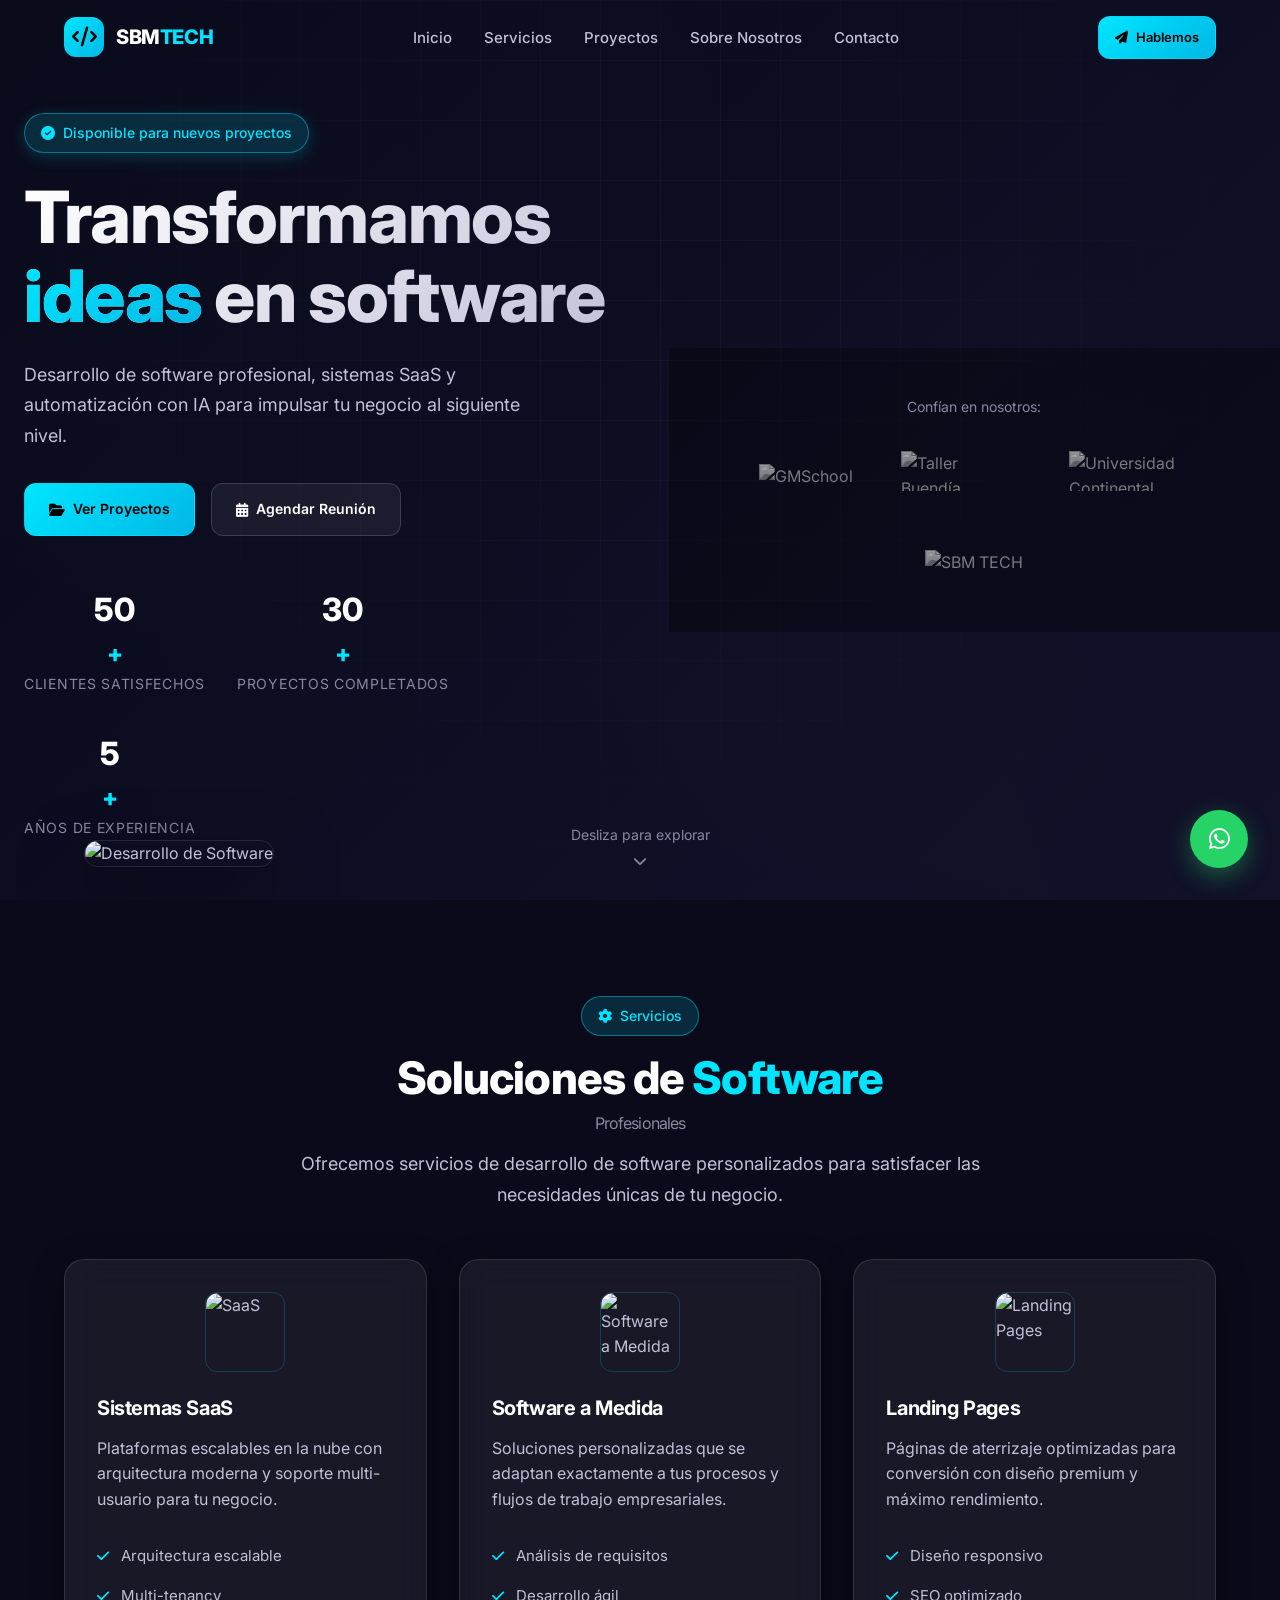
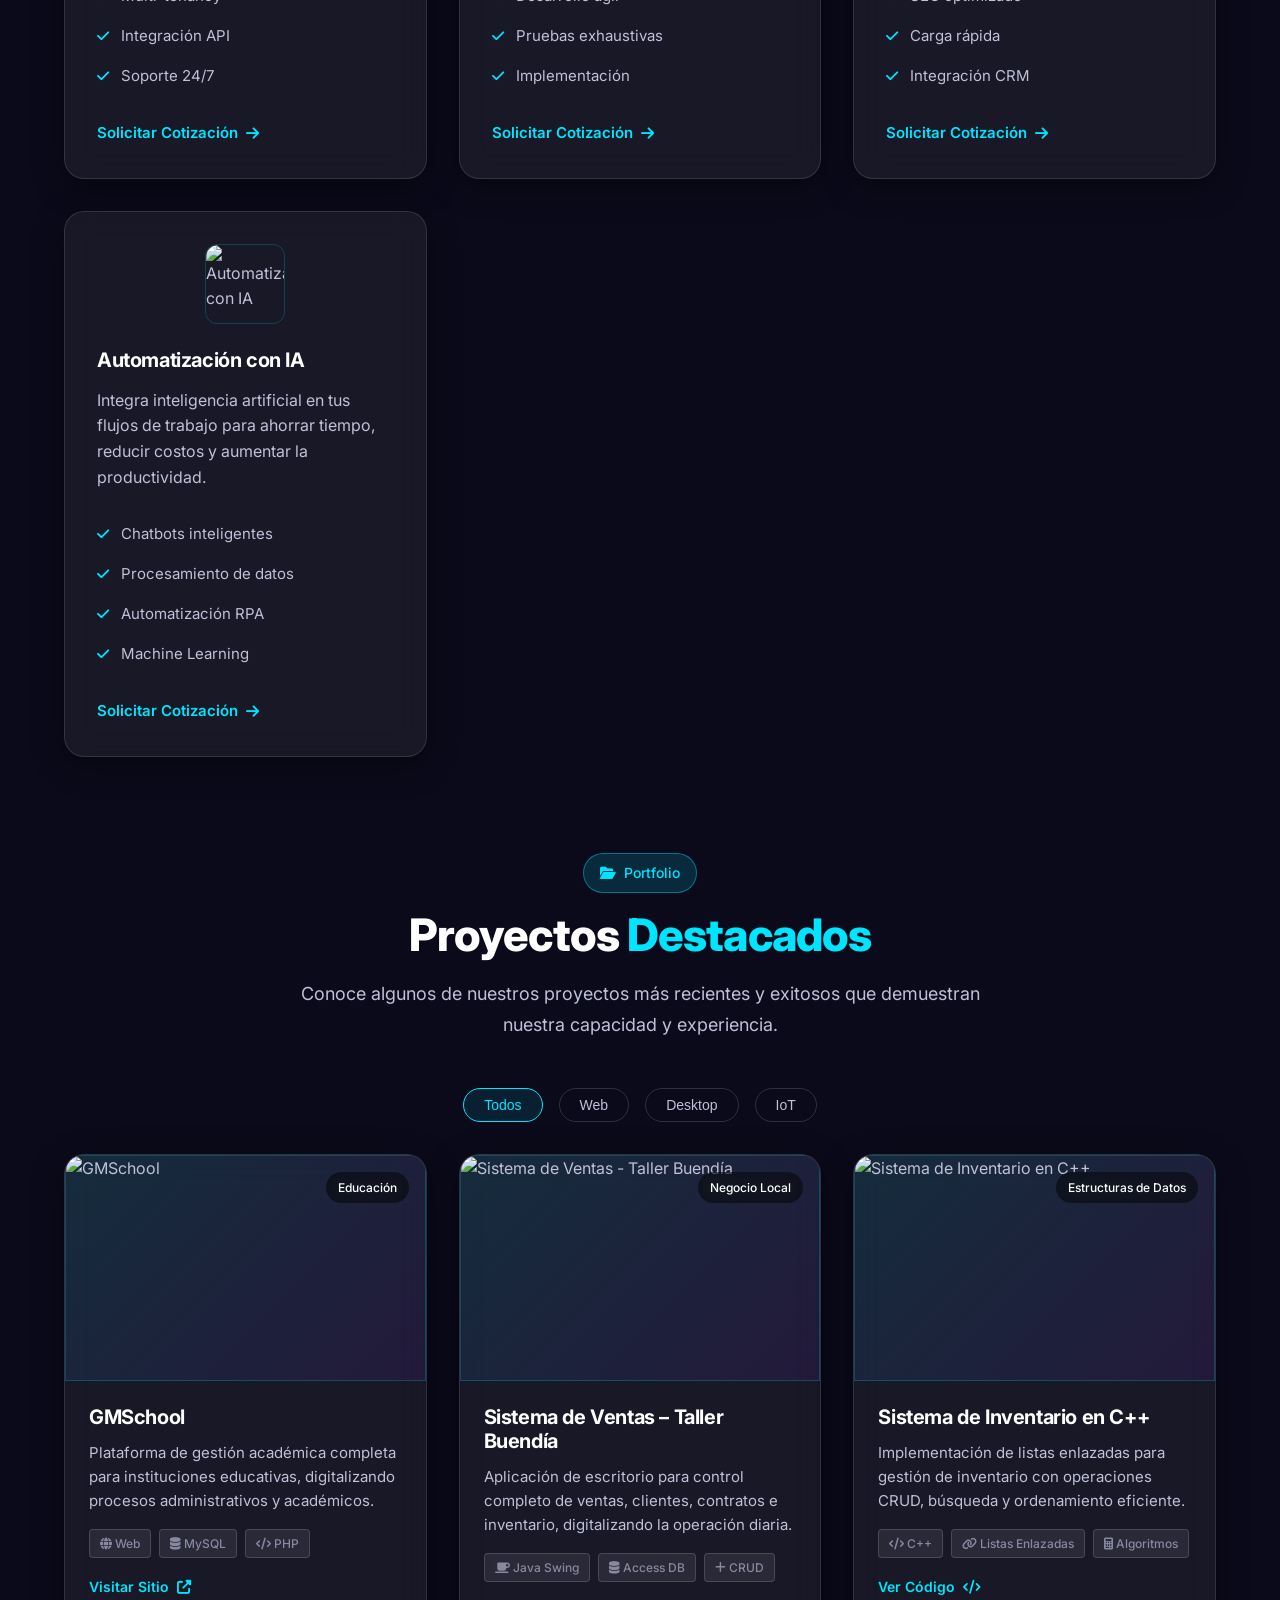
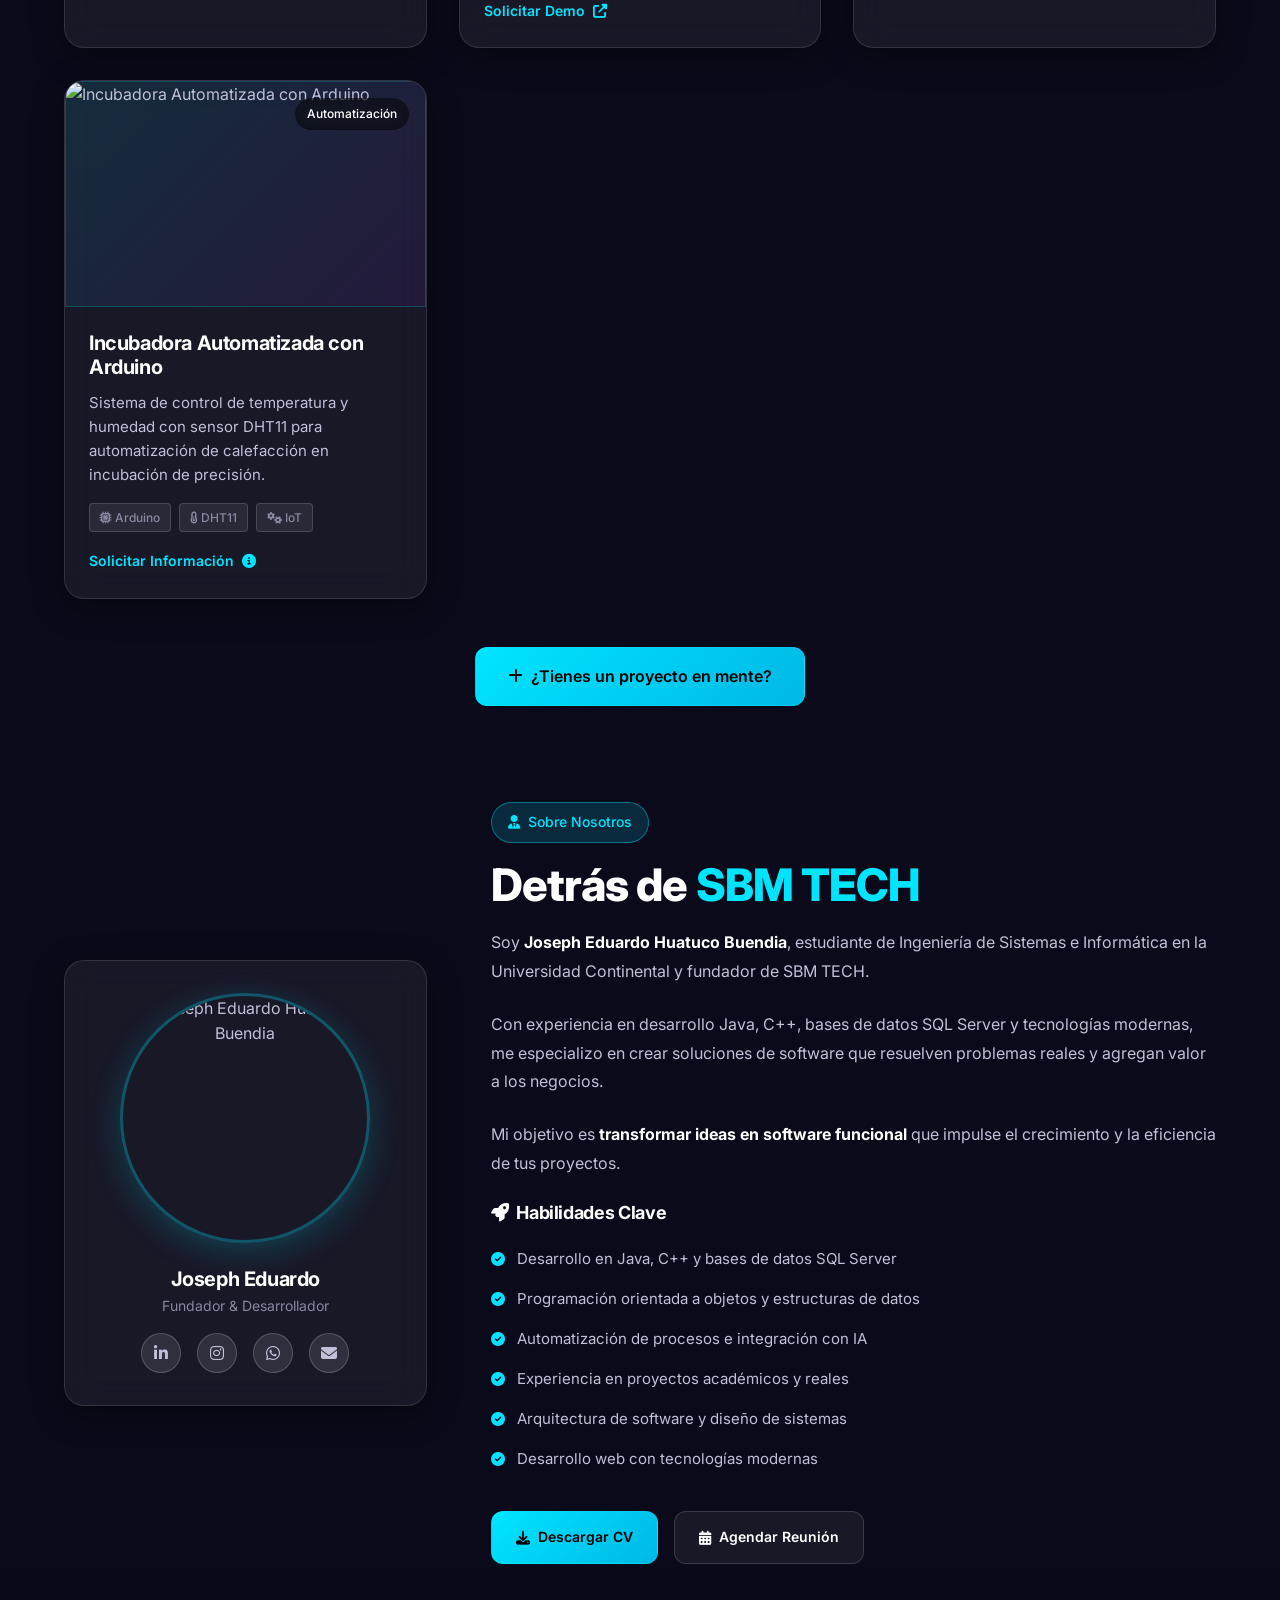
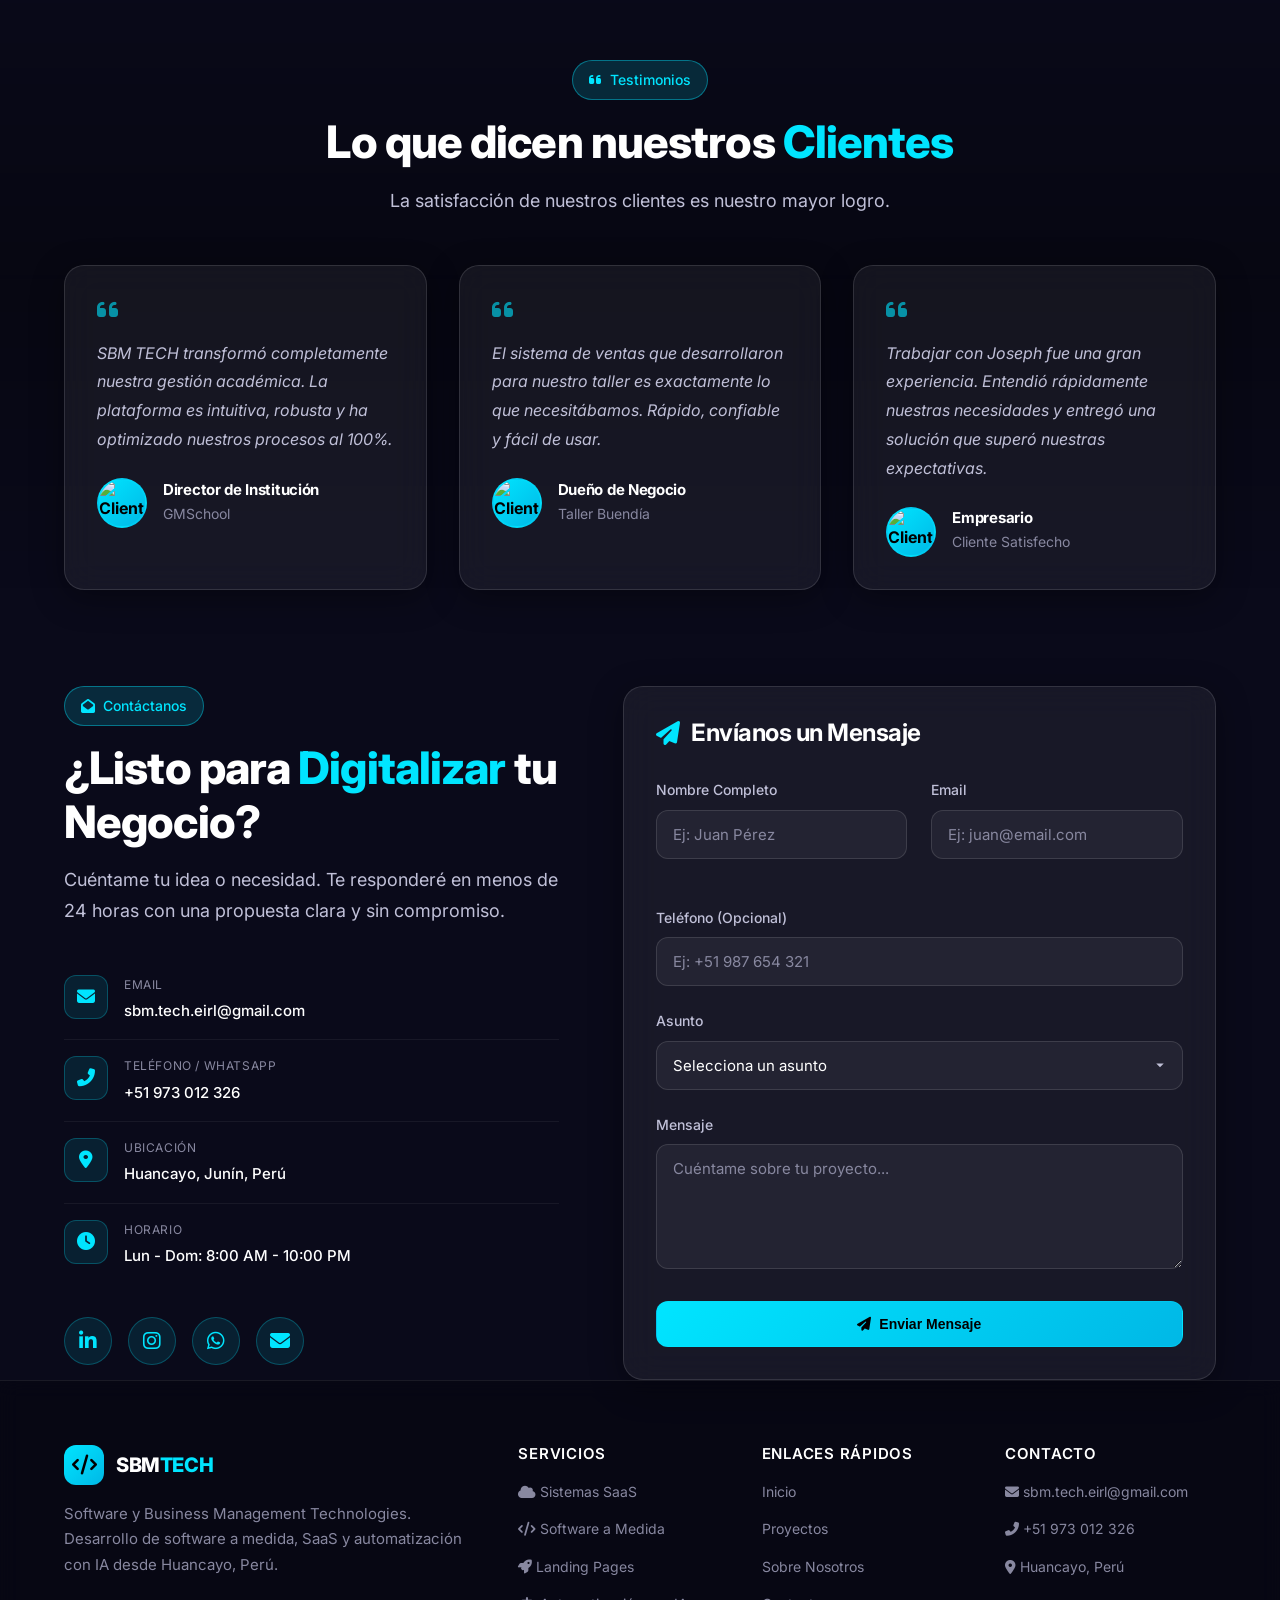
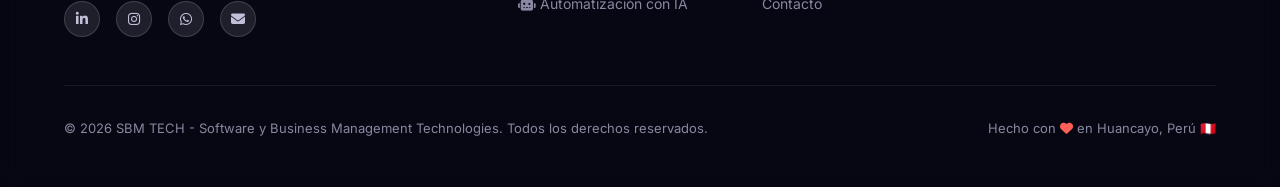
==== index.html @ 7dbb4e26 "Add SBM Tech landing page" ====
<!DOCTYPE html>
<html lang="es">
<head>
    <meta charset="UTF-8">
    <meta name="viewport" content="width=device-width, initial-scale=1.0">
    <meta name="description" content="SBM TECH - Desarrollo de software profesional, sistemas SaaS, landing pages y automatización con IA en Huancayo, Perú">
    <meta name="keywords" content="desarrollo software, SaaS, landing pages, automatización IA, Huancayo, Perú, Joseph Eduardo Huatuco Buendia">
    <meta name="author" content="SBM TECH">
    <title>SBM TECH | Software & Business Management Technologies</title>
    
    <!-- Open Graph / Social Media -->
    <meta property="og:title" content="SBM TECH - Software & Business Management Technologies">
    <meta property="og:description" content="Desarrollo de software profesional, sistemas SaaS y automatización con IA desde Huancayo, Perú">
    <meta property="og:type" content="website">
    <meta property="og:url" content="https://sbmtech.pe">
    <meta property="og:image" content="https://images.unsplash.com/photo-1555066931-4365d14bab8c?w=1200&h=630&fit=crop">
    
    <!-- Fonts -->
    <link rel="preconnect" href="https://fonts.googleapis.com">
    <link rel="preconnect" href="https://fonts.gstatic.com" crossorigin>
    <link href="https://fonts.googleapis.com/css2?family=Inter:wght@300;400;500;600;700;800;900&display=swap" rel="stylesheet">
    
    <!-- Icons -->
    <link rel="stylesheet" href="https://cdnjs.cloudflare.com/ajax/libs/font-awesome/6.4.0/css/all.min.css">
    
    <!-- Styles -->
    <link rel="stylesheet" href="assets/css/styles.css">
    <link rel="stylesheet" href="assets/css/animations.css">
    <link rel="stylesheet" href="assets/css/components.css">
    
    <!-- Favicon -->
    <link rel="icon" type="image/svg+xml" href="data:image/svg+xml,<svg xmlns='http://www.w3.org/2000/svg' viewBox='0 0 100 100'><text y='.9em' font-size='90'>💻</text></svg>">
</head>
<body>
    <!-- Loading Screen -->
    <div id="loading-screen" class="loading-screen">
        <div class="loader">
            <div class="loader-circle"></div>
            <div class="loader-bar">
                <div class="loader-progress"></div>
            </div>
        </div>
    </div>

    <!-- Header -->
    <header id="header" class="header">
        <div class="container">
            <nav class="navbar">
                <a href="#home" class="logo">
                    <span class="logo-icon"><i class="fas fa-code"></i></span>
                    <span class="logo-text">SBM<span class="accent">TECH</span></span>
                </a>
                
                <ul class="nav-links" id="navLinks">
                    <li><a href="#home" class="nav-link">Inicio</a></li>
                    <li><a href="#services" class="nav-link">Servicios</a></li>
                    <li><a href="#projects" class="nav-link">Proyectos</a></li>
                    <li><a href="#about" class="nav-link">Sobre Nosotros</a></li>
                    <li><a href="#contact" class="nav-link">Contacto</a></li>
                </ul>
                
                <div class="nav-actions">
                    <a href="#contact" class="btn btn-primary btn-sm">
                        <i class="fas fa-paper-plane"></i> Hablemos
                    </a>
                    <button class="menu-toggle" id="menuToggle" aria-label="Menú">
                        <span></span>
                        <span></span>
                        <span></span>
                    </button>
                </div>
            </nav>
        </div>
    </header>

    <!-- Hero Section -->
    <section id="home" class="hero-section">
        <div class="hero-background">
            <div class="hero-bg-image" style="background-image: url('https://images.unsplash.com/photo-1555066931-4365d14bab8c?w=1920&h=1080&fit=crop');"></div>
            <div class="hero-overlay"></div>
        </div>
        
        <div class="container">
            <div class="hero-content">
                <div class="hero-badge">
                    <i class="fas fa-check-circle"></i>
                    <span>Disponible para nuevos proyectos</span>
                </div>
                
                <h1 class="hero-title">
                    Transformamos <span class="accent">ideas</span> en 
                    <span class="typing-text"></span>
                </h1>
                
                <p class="hero-description">
                    Desarrollo de software profesional, sistemas SaaS y automatización con IA 
                    para impulsar tu negocio al siguiente nivel.
                </p>
                
                <div class="hero-buttons">
                    <a href="#projects" class="btn btn-primary">
                        <i class="fas fa-folder-open"></i> Ver Proyectos
                    </a>
                    <a href="#contact" class="btn btn-ghost">
                        <i class="fas fa-calendar-alt"></i> Agendar Reunión
                    </a>
                </div>
                
                <div class="hero-stats">
                    <div class="stat-item reveal">
                        <span class="stat-number" data-target="50">0</span><span class="stat-suffix">+</span>
                        <span class="stat-label">Clientes Satisfechos</span>
                    </div>
                    <div class="stat-item reveal">
                        <span class="stat-number" data-target="30">0</span><span class="stat-suffix">+</span>
                        <span class="stat-label">Proyectos Completados</span>
                    </div>
                    <div class="stat-item reveal">
                        <span class="stat-number" data-target="5">0</span><span class="stat-suffix">+</span>
                        <span class="stat-label">Años de Experiencia</span>
                    </div>
                </div>
            </div>
            
            <div class="hero-visual">
                <div class="hero-image-container">
                    <img 
                        src="https://images.unsplash.com/photo-1551434678-e076c223a692?w=600&h=400&fit=crop" 
                        alt="Desarrollo de Software" 
                        class="hero-image" 
                        loading="lazy"
                    >
                </div>
            </div>
        </div>
        
        <div class="scroll-indicator">
            <span>Desliza para explorar</span>
            <i class="fas fa-chevron-down"></i>
        </div>
        
        <!-- Company Logos (Trust indicators) -->
        <div class="trust-indicators">
            <div class="container">
                <div class="trust-text">Confían en nosotros:</div>
                <div class="logos-scroll">
                    <div class="logo-item"><img src="https://via.placeholder.com/120x40/ffffff/000000?text=GMSchool" alt="GMSchool" loading="lazy"></div>
                    <div class="logo-item"><img src="https://via.placeholder.com/120x40/ffffff/000000?text=Taller+Buendia" alt="Taller Buendía" loading="lazy"></div>
                    <div class="logo-item"><img src="https://via.placeholder.com/120x40/ffffff/000000?text=UC" alt="Universidad Continental" loading="lazy"></div>
                    <div class="logo-item"><img src="https://via.placeholder.com/120x40/ffffff/000000?text=SBM+TECH" alt="SBM TECH" loading="lazy"></div>
                </div>
            </div>
        </div>
    </section>

    <!-- Services Section -->
    <section id="services" class="services-section">
        <div class="container">
            <div class="section-header text-center">
                <span class="section-tag"><i class="fas fa-cog"></i> Servicios</span>
                <h2 class="section-title">
                    Soluciones de <span class="accent">Software</span> 
                    <span class="section-highlight">Profesionales</span>
                </h2>
                <p class="section-description">
                    Ofrecemos servicios de desarrollo de software personalizados 
                    para satisfacer las necesidades únicas de tu negocio.
                </p>
            </div>
            
            <div class="services-grid">
                <!-- Service 1 - SaaS -->
                <div class="service-card glass-card reveal">
                    <div class="service-image">
                        <img src="https://images.unsplash.com/photo-1576091160399-112ba8d25d1f?w=80&h=80&fit=crop" alt="SaaS" loading="lazy">
                    </div>
                    <h3 class="service-title">Sistemas SaaS</h3>
                    <p class="service-description">
                        Plataformas escalables en la nube con arquitectura moderna 
                        y soporte multi-usuario para tu negocio.
                    </p>
                    <ul class="service-features">
                        <li><i class="fas fa-check"></i> Arquitectura escalable</li>
                        <li><i class="fas fa-check"></i> Multi-tenancy</li>
                        <li><i class="fas fa-check"></i> Integración API</li>
                        <li><i class="fas fa-check"></i> Soporte 24/7</li>
                    </ul>
                    <a href="#contact" class="service-link">
                        Solicitar Cotización <i class="fas fa-arrow-right"></i>
                    </a>
                </div>
                
                <!-- Service 2 - Custom Software -->
                <div class="service-card glass-card reveal">
                    <div class="service-image">
                        <img src="https://images.unsplash.com/photo-1517077304055-6e89abbf09b0?w=80&h=80&fit=crop" alt="Software a Medida" loading="lazy">
                    </div>
                    <h3 class="service-title">Software a Medida</h3>
                    <p class="service-description">
                        Soluciones personalizadas que se adaptan exactamente a tus 
                        procesos y flujos de trabajo empresariales.
                    </p>
                    <ul class="service-features">
                        <li><i class="fas fa-check"></i> Análisis de requisitos</li>
                        <li><i class="fas fa-check"></i> Desarrollo ágil</li>
                        <li><i class="fas fa-check"></i> Pruebas exhaustivas</li>
                        <li><i class="fas fa-check"></i> Implementación</li>
                    </ul>
                    <a href="#contact" class="service-link">
                        Solicitar Cotización <i class="fas fa-arrow-right"></i>
                    </a>
                </div>
                
                <!-- Service 3 - Landing Pages -->
                <div class="service-card glass-card reveal">
                    <div class="service-image">
                        <img src="https://images.unsplash.com/photo-1460925895917-afdab827c52f?w=80&h=80&fit=crop" alt="Landing Pages" loading="lazy">
                    </div>
                    <h3 class="service-title">Landing Pages</h3>
                    <p class="service-description">
                        Páginas de aterrizaje optimizadas para conversión con 
                        diseño premium y máximo rendimiento.
                    </p>
                    <ul class="service-features">
                        <li><i class="fas fa-check"></i> Diseño responsivo</li>
                        <li><i class="fas fa-check"></i> SEO optimizado</li>
                        <li><i class="fas fa-check"></i> Carga rápida</li>
                        <li><i class="fas fa-check"></i> Integración CRM</li>
                    </ul>
                    <a href="#contact" class="service-link">
                        Solicitar Cotización <i class="fas fa-arrow-right"></i>
                    </a>
                </div>
                
                <!-- Service 4 - AI Automation -->
                <div class="service-card glass-card reveal">
                    <div class="service-image">
                        <img src="https://images.unsplash.com/photo-1677442136019-21780ecad995?w=80&h=80&fit=crop" alt="Automatización con IA" loading="lazy">
                    </div>
                    <h3 class="service-title">Automatización con IA</h3>
                    <p class="service-description">
                        Integra inteligencia artificial en tus flujos de trabajo para 
                        ahorrar tiempo, reducir costos y aumentar la productividad.
                    </p>
                    <ul class="service-features">
                        <li><i class="fas fa-check"></i> Chatbots inteligentes</li>
                        <li><i class="fas fa-check"></i> Procesamiento de datos</li>
                        <li><i class="fas fa-check"></i> Automatización RPA</li>
                        <li><i class="fas fa-check"></i> Machine Learning</li>
                    </ul>
                    <a href="#contact" class="service-link">
                        Solicitar Cotización <i class="fas fa-arrow-right"></i>
                    </a>
                </div>
            </div>
        </div>
    </section>

    <!-- Featured Projects Section -->
    <section id="projects" class="projects-section">
        <div class="container">
            <div class="section-header text-center">
                <span class="section-tag"><i class="fas fa-folder-open"></i> Portfolio</span>
                <h2 class="section-title">
                    Proyectos <span class="accent">Destacados</span>
                </h2>
                <p class="section-description">
                    Conoce algunos de nuestros proyectos más recientes y exitosos que 
                    demuestran nuestra capacidad y experiencia.
                </p>
            </div>
            
            <div class="projects-filter reveal">
                <button class="filter-btn active" data-filter="all">Todos</button>
                <button class="filter-btn" data-filter="web">Web</button>
                <button class="filter-btn" data-filter="desktop">Desktop</button>
                <button class="filter-btn" data-filter="iot">IoT</button>
            </div>
            
            <div class="projects-grid">
                <!-- Project 1 - GMSchool -->
                <div class="project-card glass-card reveal" data-category="web">
                    <div class="project-image">
                        <img src="https://images.unsplash.com/photo-1523275335684-37898b6baf30?w=400&h=250&fit=crop" alt="GMSchool" loading="lazy">
                        <div class="project-badge">Educación</div>
                    </div>
                    <div class="project-content">
                        <h3 class="project-title">GMSchool</h3>
                        <p class="project-description">
                            Plataforma de gestión académica completa para instituciones educativas, 
                            digitalizando procesos administrativos y académicos.
                        </p>
                        <div class="project-meta">
                            <div class="tech-tags">
                                <span class="tech-tag"><i class="fas fa-globe"></i> Web</span>
                                <span class="tech-tag"><i class="fas fa-database"></i> MySQL</span>
                                <span class="tech-tag"><i class="fas fa-code"></i> PHP</span>
                            </div>
                        </div>
                        <a href="https://gmschool.pe/" target="_blank" class="project-link">
                            Visitar Sitio <i class="fas fa-external-link-alt"></i>
                        </a>
                    </div>
                </div>
                
                <!-- Project 2 - Taller Buendía -->
                <div class="project-card glass-card reveal" data-category="desktop">
                    <div class="project-image">
                        <img src="https://images.unsplash.com/photo-1551288049-bebda4e38f71?w=400&h=250&fit=crop" alt="Sistema de Ventas - Taller Buendía" loading="lazy">
                        <div class="project-badge">Negocio Local</div>
                    </div>
                    <div class="project-content">
                        <h3 class="project-title">Sistema de Ventas – Taller Buendía</h3>
                        <p class="project-description">
                            Aplicación de escritorio para control completo de ventas, clientes, 
                            contratos e inventario, digitalizando la operación diaria.
                        </p>
                        <div class="project-meta">
                            <div class="tech-tags">
                                <span class="tech-tag"><i class="fas fa-coffee"></i> Java Swing</span>
                                <span class="tech-tag"><i class="fas fa-database"></i> Access DB</span>
                                <span class="tech-tag"><i class="fas fa-plus"></i> CRUD</span>
                            </div>
                        </div>
                        <a href="#contact" class="project-link">
                            Solicitar Demo <i class="fas fa-external-link-alt"></i>
                        </a>
                    </div>
                </div>
                
                <!-- Project 3 - C++ Inventory -->
                <div class="project-card glass-card reveal" data-category="desktop">
                    <div class="project-image">
                        <img src="https://images.unsplash.com/photo-1556075798-4825dfaaf498?w=400&h=250&fit=crop" alt="Sistema de Inventario en C++" loading="lazy">
                        <div class="project-badge">Estructuras de Datos</div>
                    </div>
                    <div class="project-content">
                        <h3 class="project-title">Sistema de Inventario en C++</h3>
                        <p class="project-description">
                            Implementación de listas enlazadas para gestión de inventario con 
                            operaciones CRUD, búsqueda y ordenamiento eficiente.
                        </p>
                        <div class="project-meta">
                            <div class="tech-tags">
                                <span class="tech-tag"><i class="fas fa-code"></i> C++</span>
                                <span class="tech-tag"><i class="fas fa-link"></i> Listas Enlazadas</span>
                                <span class="tech-tag"><i class="fas fa-calculator"></i> Algoritmos</span>
                            </div>
                        </div>
                        <a href="#contact" class="project-link">
                            Ver Código <i class="fas fa-code"></i>
                        </a>
                    </div>
                </div>
                
                <!-- Project 4 - Arduino Incubator -->
                <div class="project-card glass-card reveal" data-category="iot">
                    <div class="project-image">
                        <img src="https://images.unsplash.com/photo-1606144042614-b2417e99c4e3?w=400&h=250&fit=crop" alt="Incubadora Automatizada con Arduino" loading="lazy">
                        <div class="project-badge">Automatización</div>
                    </div>
                    <div class="project-content">
                        <h3 class="project-title">Incubadora Automatizada con Arduino</h3>
                        <p class="project-description">
                            Sistema de control de temperatura y humedad con sensor DHT11 para 
                            automatización de calefacción en incubación de precisión.
                        </p>
                        <div class="project-meta">
                            <div class="tech-tags">
                                <span class="tech-tag"><i class="fas fa-microchip"></i> Arduino</span>
                                <span class="tech-tag"><i class="fas fa-thermometer-half"></i> DHT11</span>
                                <span class="tech-tag"><i class="fas fa-cogs"></i> IoT</span>
                            </div>
                        </div>
                        <a href="#contact" class="project-link">
                            Solicitar Información <i class="fas fa-info-circle"></i>
                        </a>
                    </div>
                </div>
            </div>
            
            <div class="section-cta text-center">
                <a href="#contact" class="btn btn-primary btn-lg">
                    <i class="fas fa-plus"></i> ¿Tienes un proyecto en mente?
                </a>
            </div>
        </div>
    </section>

    <!-- About Section -->
    <section id="about" class="about-section">
        <div class="container">
            <div class="about-grid">
                <div class="about-image reveal">
                    <div class="glass-card about-card">
                        <div class="avatar-container">
                            <img 
                                src="assets/images/hero/Perfil.jpeg" 
                                alt="Joseph Eduardo Huatuco Buendia" 
                                class="avatar-image" 
                                loading="lazy"
                            >
                            <div class="avatar-status online"></div>
                        </div>
                        <h3 class="avatar-name">Joseph Eduardo</h3>
                        <p class="avatar-title">Fundador & Desarrollador</p>
                        <div class="social-links">
                            <a href="https://www.linkedin.com/in/joseph-eduardo-huatuco-buendia-36737b399" 
                               target="_blank" class="social-link">
                                <i class="fab fa-linkedin-in"></i>
                            </a>
                            <a href="https://www.instagram.com/softandbusinessmanagement" 
                               target="_blank" class="social-link">
                                <i class="fab fa-instagram"></i>
                            </a>
                            <a href="https://wa.me/51973012326" target="_blank" class="social-link">
                                <i class="fab fa-whatsapp"></i>
                            </a>
                            <a href="mailto:sbm.tech.eirl@gmail.com" class="social-link">
                                <i class="fas fa-envelope"></i>
                            </a>
                        </div>
                    </div>
                </div>
                
                <div class="about-content reveal">
                    <span class="section-tag"><i class="fas fa-user-tie"></i> Sobre Nosotros</span>
                    <h2 class="section-title">
                        Detrás de <span class="accent">SBM TECH</span>
                    </h2>
                    
                    <p class="about-text">
                        Soy <strong>Joseph Eduardo Huatuco Buendia</strong>, estudiante de 
                        Ingeniería de Sistemas e Informática en la Universidad Continental y 
                        fundador de SBM TECH.
                    </p>
                    
                    <p class="about-text">
                        Con experiencia en desarrollo Java, C++, bases de datos SQL Server y 
                        tecnologías modernas, me especializo en crear soluciones de software 
                        que resuelven problemas reales y agregan valor a los negocios.
                    </p>
                    
                    <p class="about-text">
                        Mi objetivo es <strong>transformar ideas en software funcional</strong> que 
                        impulse el crecimiento y la eficiencia de tus proyectos.
                    </p>
                    
                    <div class="about-skills">
                        <h4><i class="fas fa-rocket"></i> Habilidades Clave</h4>
                        <ul class="skills-list">
                            <li><i class="fas fa-check-circle"></i> Desarrollo en Java, C++ y bases de datos SQL Server</li>
                            <li><i class="fas fa-check-circle"></i> Programación orientada a objetos y estructuras de datos</li>
                            <li><i class="fas fa-check-circle"></i> Automatización de procesos e integración con IA</li>
                            <li><i class="fas fa-check-circle"></i> Experiencia en proyectos académicos y reales</li>
                            <li><i class="fas fa-check-circle"></i> Arquitectura de software y diseño de sistemas</li>
                            <li><i class="fas fa-check-circle"></i> Desarrollo web con tecnologías modernas</li>
                        </ul>
                    </div>
                    
                    <div class="about-cta">
                        <a href="#contact" class="btn btn-primary">
                            <i class="fas fa-download"></i> Descargar CV
                        </a>
                        <a href="#contact" class="btn btn-ghost">
                            <i class="fas fa-calendar-alt"></i> Agendar Reunión
                        </a>
                    </div>
                </div>
            </div>
        </div>
    </section>

    <!-- Testimonials Section -->
    <section id="testimonials" class="testimonials-section">
        <div class="container">
            <div class="section-header text-center">
                <span class="section-tag"><i class="fas fa-quote-left"></i> Testimonios</span>
                <h2 class="section-title">
                    Lo que dicen nuestros <span class="accent">Clientes</span>
                </h2>
                <p class="section-description">
                    La satisfacción de nuestros clientes es nuestro mayor logro.
                </p>
            </div>
            
            <div class="testimonials-grid">
                <div class="testimonial-card glass-card reveal">
                    <div class="testimonial-quote">
                        <i class="fas fa-quote-left"></i>
                    </div>
                    <div class="testimonial-content">
                        <p>SBM TECH transformó completamente nuestra gestión académica. La plataforma es intuitiva, robusta y ha optimizado nuestros procesos al 100%.</p>
                    </div>
                    <div class="testimonial-author">
                        <div class="testimonial-avatar">
                            <img src="https://images.unsplash.com/photo-1472099645785-5658abf4ff4e?w=60&h=60&fit=crop&crop=face" alt="Cliente" loading="lazy">
                        </div>
                        <div class="testimonial-info">
                            <h4>Director de Institución</h4>
                            <p>GMSchool</p>
                        </div>
                    </div>
                </div>
                
                <div class="testimonial-card glass-card reveal">
                    <div class="testimonial-quote">
                        <i class="fas fa-quote-left"></i>
                    </div>
                    <div class="testimonial-content">
                        <p>El sistema de ventas que desarrollaron para nuestro taller es exactamente lo que necesitábamos. Rápido, confiable y fácil de usar.</p>
                    </div>
                    <div class="testimonial-author">
                        <div class="testimonial-avatar">
                            <img src="https://images.unsplash.com/photo-1494790108377-be9c29b29330?w=60&h=60&fit=crop&crop=face" alt="Cliente" loading="lazy">
                        </div>
                        <div class="testimonial-info">
                            <h4>Dueño de Negocio</h4>
                            <p>Taller Buendía</p>
                        </div>
                    </div>
                </div>
                
                <div class="testimonial-card glass-card reveal">
                    <div class="testimonial-quote">
                        <i class="fas fa-quote-left"></i>
                    </div>
                    <div class="testimonial-content">
                        <p>Trabajar con Joseph fue una gran experiencia. Entendió rápidamente nuestras necesidades y entregó una solución que superó nuestras expectativas.</p>
                    </div>
                    <div class="testimonial-author">
                        <div class="testimonial-avatar">
                            <img src="https://images.unsplash.com/photo-1438761681033-6461ffad8d80?w=60&h=60&fit=crop&crop=face" alt="Cliente" loading="lazy">
                        </div>
                        <div class="testimonial-info">
                            <h4>Empresario</h4>
                            <p>Cliente Satisfecho</p>
                        </div>
                    </div>
                </div>
            </div>
        </div>
    </section>

    <!-- Contact Section -->
    <section id="contact" class="contact-section">
        <div class="container">
            <div class="contact-grid">
                <div class="contact-info reveal">
                    <span class="section-tag"><i class="fas fa-envelope-open"></i> Contáctanos</span>
                    <h2 class="section-title">
                        ¿Listo para <span class="accent">Digitalizar</span> 
                        tu Negocio?
                    </h2>
                    
                    <p class="contact-description">
                        Cuéntame tu idea o necesidad. Te responderé en menos de 24 horas 
                        con una propuesta clara y sin compromiso.
                    </p>
                    
                    <div class="contact-details">
                        <div class="contact-item reveal">
                            <div class="contact-icon">
                                <i class="fas fa-envelope"></i>
                            </div>
                            <div class="contact-content">
                                <span class="contact-label">Email</span>
                                <a href="mailto:sbm.tech.eirl@gmail.com" class="contact-value">
                                    sbm.tech.eirl@gmail.com
                                </a>
                            </div>
                        </div>
                        
                        <div class="contact-item reveal">
                            <div class="contact-icon">
                                <i class="fas fa-phone-alt"></i>
                            </div>
                            <div class="contact-content">
                                <span class="contact-label">Teléfono / WhatsApp</span>
                                <a href="https://wa.me/51973012326" target="_blank" class="contact-value">
                                    +51 973 012 326
                                </a>
                            </div>
                        </div>
                        
                        <div class="contact-item reveal">
                            <div class="contact-icon">
                                <i class="fas fa-map-marker-alt"></i>
                            </div>
                            <div class="contact-content">
                                <span class="contact-label">Ubicación</span>
                                <span class="contact-value">Huancayo, Junín, Perú</span>
                            </div>
                        </div>
                        
                        <div class="contact-item reveal">
                            <div class="contact-icon">
                                <i class="fas fa-clock"></i>
                            </div>
                            <div class="contact-content">
                                <span class="contact-label">Horario</span>
                                <span class="contact-value">Lun - Dom: 8:00 AM - 10:00 PM</span>
                            </div>
                        </div>
                    </div>
                    
                    <div class="social-links-contact">
                        <a href="https://www.linkedin.com/in/joseph-eduardo-huatuco-buendia-36737b399" 
                           target="_blank" class="social-link-large">
                            <i class="fab fa-linkedin-in"></i>
                        </a>
                        <a href="https://www.instagram.com/softandbusinessmanagement" 
                           target="_blank" class="social-link-large">
                            <i class="fab fa-instagram"></i>
                        </a>
                        <a href="https://wa.me/51973012326" target="_blank" class="social-link-large">
                            <i class="fab fa-whatsapp"></i>
                        </a>
                        <a href="mailto:sbm.tech.eirl@gmail.com" class="social-link-large">
                            <i class="fas fa-envelope"></i>
                        </a>
                    </div>
                </div>
                
                <div class="contact-form-container reveal">
                    <div class="glass-card contact-form-card">
                        <h3 class="form-title">
                            <i class="fas fa-paper-plane"></i> Envíanos un Mensaje
                        </h3>
                        
                        <form id="contactForm" class="contact-form">
                            <div class="form-grid">
                                <div class="form-group">
                                    <label for="nombre" class="form-label">Nombre Completo</label>
                                    <input type="text" id="nombre" name="nombre" 
                                           class="form-input" placeholder="Ej: Juan Pérez" required>
                                </div>
                                
                                <div class="form-group">
                                    <label for="email" class="form-label">Email</label>
                                    <input type="email" id="email" name="email" 
                                           class="form-input" placeholder="Ej: juan@email.com" required>
                                </div>
                            </div>
                            
                            <div class="form-group">
                                <label for="phone" class="form-label">Teléfono (Opcional)</label>
                                <input type="tel" id="phone" name="phone" 
                                       class="form-input" placeholder="Ej: +51 987 654 321">
                            </div>
                            
                            <div class="form-group">
                                <label for="subject" class="form-label">Asunto</label>
                                <select id="subject" name="subject" class="form-input form-select" required>
                                    <option value="" disabled selected>Selecciona un asunto</option>
                                    <option value="cotizacion">Solicitar Cotización</option>
                                    <option value="consulta">Consulta General</option>
                                    <option value="soporte">Soporte Técnico</option>
                                    <option value="colaboracion">Colaboración</option>
                                    <option value="otro">Otro</option>
                                </select>
                            </div>
                            
                            <div class="form-group">
                                <label for="mensaje" class="form-label">Mensaje</label>
                                <textarea id="mensaje" name="mensaje" class="form-input form-textarea" 
                                          placeholder="Cuéntame sobre tu proyecto..." rows="5" required></textarea>
                            </div>
                            
                            <div class="form-actions">
                                <button type="submit" class="btn btn-primary btn-block">
                                    <i class="fas fa-paper-plane"></i> Enviar Mensaje
                                </button>
                            </div>
                        </form>
                    </div>
                </div>
            </div>
        </div>
    </section>

    <!-- Footer -->
    <footer class="footer">
        <div class="container">
            <div class="footer-grid">
                <div class="footer-brand">
                    <a href="#home" class="logo">
                        <span class="logo-icon"><i class="fas fa-code"></i></span>
                        <span class="logo-text">SBM<span class="accent">TECH</span></span>
                    </a>
                    <p class="footer-description">
                        Software y Business Management Technologies. 
                        Desarrollo de software a medida, SaaS y automatización con IA 
                        desde Huancayo, Perú.
                    </p>
                    <div class="footer-social">
                        <a href="https://www.linkedin.com/in/joseph-eduardo-huatuco-buendia-36737b399" 
                           target="_blank" class="footer-social-link">
                            <i class="fab fa-linkedin-in"></i>
                        </a>
                        <a href="https://www.instagram.com/softandbusinessmanagement" 
                           target="_blank" class="footer-social-link">
                            <i class="fab fa-instagram"></i>
                        </a>
                        <a href="https://wa.me/51973012326" target="_blank" class="footer-social-link">
                            <i class="fab fa-whatsapp"></i>
                        </a>
                        <a href="mailto:sbm.tech.eirl@gmail.com" class="footer-social-link">
                            <i class="fas fa-envelope"></i>
                        </a>
                    </div>
                </div>
                
                <div class="footer-col">
                    <h4 class="footer-col-title">Servicios</h4>
                    <ul class="footer-links">
                        <li><a href="#services"><i class="fas fa-cloud"></i> Sistemas SaaS</a></li>
                        <li><a href="#services"><i class="fas fa-code"></i> Software a Medida</a></li>
                        <li><a href="#services"><i class="fas fa-rocket"></i> Landing Pages</a></li>
                        <li><a href="#services"><i class="fas fa-robot"></i> Automatización con IA</a></li>
                    </ul>
                </div>
                
                <div class="footer-col">
                    <h4 class="footer-col-title">Enlaces Rápidos</h4>
                    <ul class="footer-links">
                        <li><a href="#home">Inicio</a></li>
                        <li><a href="#projects">Proyectos</a></li>
                        <li><a href="#about">Sobre Nosotros</a></li>
                        <li><a href="#contact">Contacto</a></li>
                    </ul>
                </div>
                
                <div class="footer-col">
                    <h4 class="footer-col-title">Contacto</h4>
                    <ul class="footer-links">
                        <li>
                            <a href="mailto:sbm.tech.eirl@gmail.com">
                                <i class="fas fa-envelope"></i> sbm.tech.eirl@gmail.com
                            </a>
                        </li>
                        <li>
                            <a href="https://wa.me/51973012326" target="_blank">
                                <i class="fas fa-phone-alt"></i> +51 973 012 326
                            </a>
                        </li>
                        <li>
                            <a href="#contact">
                                <i class="fas fa-map-marker-alt"></i> Huancayo, Perú
                            </a>
                        </li>
                    </ul>
                </div>
            </div>
            
            <div class="footer-bottom">
                <p class="copyright">
                    &copy; 2026 SBM TECH - Software y Business Management Technologies. 
                    Todos los derechos reservados.
                </p>
                <p class="footer-credit">
                    Hecho con <i class="fas fa-heart"></i> en Huancayo, Perú 🇵🇪
                </p>
            </div>
        </div>
    </footer>

    <!-- WhatsApp Float Button -->
    <a href="https://wa.me/51973012326?text=Hola%20SBM%20TECH%2C%20quiero%20informaci%C3%B3n%20sobre%20sus%20servicios" 
       target="_blank" rel="noopener" class="whatsapp-float" aria-label="WhatsApp">
        <i class="fab fa-whatsapp"></i>
    </a>

    <!-- Back to Top Button -->
    <button id="backToTop" class="back-to-top" aria-label="Volver al inicio">
        <i class="fas fa-chevron-up"></i>
    </button>

    <!-- Notification Container -->
    <div class="notification-container"></div>

    <!-- Scripts -->
    <script src="assets/js/images.js"></script>
    <script src="assets/js/main.js"></script>
    <script src="assets/js/typing.js"></script>
    <script src="assets/js/counter.js"></script>
    <script src="assets/js/form.js"></script>
</body>
</html>
---- assets/css/styles.css ----
/* ==========================================
   SBM TECH - Professional Landing Page
   Main Stylesheet
   ========================================== */

/* ========== RESET & BASE ========== */
:root {
    /* Colors */
    --primary: #00E5FF;
    --primary-dark: #00B8E6;
    --primary-light: #80F7FF;
    --primary-bg: rgba(0, 229, 255, 0.1);
    
    --secondary: #8A2BE2;
    --secondary-light: rgba(138, 43, 226, 0.2);
    
    --bg-dark: #0a0a1a;
    --bg-darker: #050510;
    --bg-light: #12122a;
    
    --text-primary: #ffffff;
    --text-secondary: #c0c0d8;
    --text-muted: #8888a0;
    --text-dark: #4a4a60;
    
    --glass-bg: rgba(255, 255, 255, 0.06);
    --glass-border: rgba(255, 255, 255, 0.12);
    --glass-shadow: 0 8px 32px rgba(0, 0, 0, 0.37);
    
    --success: #28c840;
    --warning: #febc2e;
    --danger: #ff5f57;
    --info: #00E5FF;
    
    /* Spacing */
    --container-max: 1200px;
    --container-padding: 24px;
    --section-padding: 100px 0;
    
    /* Typography */
    --font-family: 'Inter', sans-serif;
    --font-size-base: 1rem;
    --font-size-sm: 0.875rem;
    --font-size-lg: 1.125rem;
    --font-size-xl: 1.25rem;
    --font-size-2xl: 1.5rem;
    --font-size-3xl: 2rem;
    --font-size-4xl: 2.5rem;
    
    /* Borders */
    --border-radius-sm: 8px;
    --border-radius: 12px;
    --border-radius-lg: 16px;
    --border-radius-xl: 20px;
    --border-radius-2xl: 24px;
    
    /* Transitions */
    --transition-fast: 0.2s ease;
    --transition: 0.3s ease;
    --transition-slow: 0.5s ease;
    
    /* Shadows */
    --shadow-sm: 0 2px 8px rgba(0, 0, 0, 0.1);
    --shadow: 0 4px 16px rgba(0, 0, 0, 0.2);
    --shadow-lg: 0 8px 32px rgba(0, 0, 0, 0.3);
    --shadow-xl: 0 16px 48px rgba(0, 0, 0, 0.4);
    
    /* Z-Index */
    --z-background: -2;
    --z-default: 1;
    --z-dropdown: 100;
    --z-sticky: 100;
    --z-fixed: 1000;
    --z-modal: 1000;
    --z-loading: 9999;
}

* {
    margin: 0;
    padding: 0;
    box-sizing: border-box;
}

html {
    scroll-behavior: smooth;
    font-size: 16px;
}

body {
    font-family: var(--font-family);
    background: var(--bg-dark);
    color: var(--text-secondary);
    line-height: 1.6;
    overflow-x: hidden;
    position: relative;
}

/* Background Effects */
body::before {
    content: '';
    position: fixed;
    inset: 0;
    z-index: var(--z-background);
    background: 
        radial-gradient(circle at 20% 20%, rgba(0, 229, 255, 0.15), transparent 40%),
        radial-gradient(circle at 80% 60%, rgba(138, 43, 226, 0.18), transparent 45%),
        radial-gradient(circle at 50% 100%, rgba(0, 150, 255, 0.12), transparent 50%),
        linear-gradient(135deg, var(--bg-dark) 0%, var(--bg-light) 50%, var(--bg-dark) 100%);
}

body::after {
    content: '';
    position: fixed;
    inset: 0;
    z-index: calc(var(--z-background) + 1);
    background-image: 
        linear-gradient(rgba(255,255,255,0.03) 1px, transparent 1px),
        linear-gradient(90deg, rgba(255,255,255,0.03) 1px, transparent 1px);
    background-size: 60px 60px;
    mask-image: radial-gradient(circle at 50% 30%, black, transparent 80%);
    -webkit-mask-image: radial-gradient(circle at 50% 30%, black, transparent 80%);
}

/* ========== UTILITY CLASSES ========== */
.container {
    max-width: var(--container-max);
    margin: 0 auto;
    padding: 0 var(--container-padding);
}

.section {
    padding: var(--section-padding);
    position: relative;
}

.accent {
    color: var(--primary);
}

.bg-accent {
    background: var(--primary);
}

.text-center {
    text-align: center;
}

/* ========== TYPOGRAPHY ========== */
h1, h2, h3, h4, h5, h6 {
    color: var(--text-primary);
    font-weight: 700;
    line-height: 1.2;
    letter-spacing: -0.02em;
}

h1 { font-size: clamp(2rem, 4vw, 3rem); }
h2 { font-size: clamp(1.5rem, 3vw, 2.5rem); }
h3 { font-size: clamp(1.25rem, 2.5vw, 1.75rem); }
h4 { font-size: 1.125rem; }

p {
    margin-bottom: 1rem;
    color: var(--text-secondary);
}

a {
    color: inherit;
    text-decoration: none;
    transition: color var(--transition-fast);
}

/* ========== FLEX & GRID UTILITIES ========== */
.flex {
    display: flex;
}

.flex-center {
    display: flex;
    align-items: center;
    justify-content: center;
}

.gap-1 { gap: 0.25rem; }
.gap-2 { gap: 0.5rem; }
.gap-3 { gap: 0.75rem; }
.gap-4 { gap: 1rem; }

/* ========== GLASSMORPHISM EFFECT ========== */
.glass-card {
    background: var(--glass-bg);
    backdrop-filter: blur(16px);
    -webkit-backdrop-filter: blur(16px);
    border: 1px solid var(--glass-border);
    border-radius: var(--border-radius-xl);
    box-shadow: var(--glass-shadow);
    overflow: hidden;
    transition: all var(--transition);
}

.glass-card:hover {
    border-color: rgba(0, 229, 255, 0.35);
    box-shadow: 0 16px 48px rgba(0, 229, 255, 0.15);
    transform: translateY(-4px);
}

/* ========== BUTTONS ========== */
.btn {
    display: inline-flex;
    align-items: center;
    justify-content: center;
    gap: 0.5rem;
    padding: 0.875rem 1.5rem;
    border-radius: var(--border-radius);
    font-weight: 600;
    font-size: var(--font-size-sm);
    border: none;
    cursor: pointer;
    transition: all var(--transition);
    text-decoration: none;
    white-space: nowrap;
}

.btn-sm {
    padding: 0.625rem 1rem;
    font-size: 0.8125rem;
}

.btn-lg {
    padding: 1rem 2rem;
    font-size: 1rem;
}

.btn-block {
    width: 100%;
}

.btn-primary {
    background: linear-gradient(135deg, var(--primary), var(--primary-dark));
    color: #000;
    border: 1px solid rgba(0, 229, 255, 0.3);
}

.btn-primary:hover {
    background: linear-gradient(135deg, var(--primary-light), var(--primary));
    transform: translateY(-2px);
    box-shadow: 0 8px 24px rgba(0, 229, 255, 0.35);
}

.btn-ghost {
    background: rgba(255, 255, 255, 0.06);
    color: var(--text-primary);
    border: 1px solid rgba(255, 255, 255, 0.15);
}

.btn-ghost:hover {
    background: rgba(255, 255, 255, 0.12);
    border-color: rgba(255, 255, 255, 0.3);
    transform: translateY(-2px);
}

/* ========== LOADING SCREEN ========== */
.loading-screen {
    position: fixed;
    inset: 0;
    z-index: var(--z-loading);
    background: var(--bg-dark);
    display: flex;
    align-items: center;
    justify-content: center;
    transition: opacity 0.5s ease, visibility 0.5s ease;
}

.loading-screen.hidden {
    opacity: 0;
    visibility: hidden;
}

.loader {
    display: flex;
    flex-direction: column;
    align-items: center;
    gap: 1rem;
}

.loader-circle {
    width: 60px;
    height: 60px;
    border: 3px solid rgba(0, 229, 255, 0.3);
    border-top-color: var(--primary);
    border-radius: 50%;
    animation: spin 1s linear infinite;
}

@keyframes spin {
    to { transform: rotate(360deg); }
}

.loader-text {
    font-size: 1.5rem;
    font-weight: 700;
    color: var(--primary);
    letter-spacing: 0.1em;
}

/* ========== HEADER ========== */
.header {
    position: fixed;
    top: 0;
    left: 0;
    right: 0;
    z-index: var(--z-fixed);
    padding: 1rem 0;
    transition: all var(--transition);
}

.header.scrolled {
    background: rgba(10, 10, 26, 0.9);
    backdrop-filter: blur(20px);
    -webkit-backdrop-filter: blur(20px);
    border-bottom: 1px solid rgba(255, 255, 255, 0.08);
    padding: 0.75rem 0;
    box-shadow: 0 4px 24px rgba(0, 0, 0, 0.3);
}

.navbar {
    display: flex;
    align-items: center;
    justify-content: space-between;
}

.logo {
    display: flex;
    align-items: center;
    gap: 0.75rem;
    text-decoration: none;
}

.logo-icon {
    width: 40px;
    height: 40px;
    background: linear-gradient(135deg, var(--primary), var(--primary-dark));
    border-radius: var(--border-radius);
    display: flex;
    align-items: center;
    justify-content: center;
    color: #000;
    font-size: 1.25rem;
}

.logo-text {
    font-size: 1.25rem;
    font-weight: 800;
    color: var(--text-primary);
    letter-spacing: -0.02em;
}

.nav-links {
    display: flex;
    align-items: center;
    gap: 2rem;
    list-style: none;
}

.nav-link {
    color: var(--text-secondary);
    font-size: 0.9375rem;
    font-weight: 500;
    transition: color var(--transition-fast);
    position: relative;
    padding: 0.5rem 0;
}

.nav-link::after {
    content: '';
    position: absolute;
    bottom: 0;
    left: 0;
    width: 0;
    height: 2px;
    background: var(--primary);
    transition: width var(--transition);
}

.nav-link:hover {
    color: var(--primary);
}

.nav-link:hover::after {
    width: 100%;
}

.nav-actions {
    display: flex;
    align-items: center;
    gap: 1rem;
}

/* Menu Toggle (Mobile) */
.menu-toggle {
    display: none;
    flex-direction: column;
    gap: 5px;
    background: none;
    border: none;
    cursor: pointer;
    padding: 5px;
}

.menu-toggle span {
    width: 24px;
    height: 2px;
    background: var(--text-primary);
    border-radius: 2px;
    transition: all var(--transition);
}

.menu-toggle.active span:nth-child(1) {
    transform: rotate(45deg) translate(5px, 5px);
}

.menu-toggle.active span:nth-child(2) {
    opacity: 0;
}

.menu-toggle.active span:nth-child(3) {
    transform: rotate(-45deg) translate(5px, -5px);
}

/* ========== HERO SECTION ========== */
.hero-section {
    min-height: 100vh;
    display: flex;
    align-items: center;
    padding-top: 80px;
    position: relative;
    overflow: hidden;
}

.hero-background {
    position: absolute;
    inset: 0;
    z-index: -1;
}

.hero-bg-image {
    position: absolute;
    inset: 0;
    background-size: cover;
    background-position: center;
    opacity: 0.15;
    filter: blur(2px);
}

.hero-overlay {
    position: absolute;
    inset: 0;
    background: linear-gradient(135deg, rgba(10, 10, 26, 0.95), rgba(18, 18, 42, 0.95));
}

.hero-content {
    max-width: 650px;
    position: relative;
    z-index: 1;
}

.hero-badge {
    display: inline-flex;
    align-items: center;
    gap: 0.5rem;
    padding: 0.5rem 1rem;
    border-radius: 100px;
    background: rgba(0, 229, 255, 0.15);
    border: 1px solid rgba(0, 229, 255, 0.4);
    color: var(--primary);
    font-size: 0.875rem;
    font-weight: 500;
    margin-bottom: 1.5rem;
    box-shadow: 0 4px 16px rgba(0, 229, 255, 0.2);
}

.hero-badge i {
    animation: pulse 2s infinite;
}

@keyframes pulse {
    0%, 100% { opacity: 1; }
    50% { opacity: 0.4; }
}

.hero-title {
    font-size: clamp(2.5rem, 6vw, 4.5rem);
    font-weight: 800;
    line-height: 1.1;
    margin-bottom: 1.5rem;
    background: linear-gradient(135deg, var(--text-primary), var(--text-secondary));
    -webkit-background-clip: text;
    -webkit-text-fill-color: transparent;
    background-clip: text;
}

.hero-title .accent {
    background: linear-gradient(135deg, var(--primary), var(--primary-dark));
    -webkit-background-clip: text;
    -webkit-text-fill-color: transparent;
    background-clip: text;
}

.typing-text {
    color: var(--primary);
    display: inline-block;
    min-width: 120px;
    vertical-align: baseline;
}

.hero-description {
    font-size: 1.125rem;
    color: var(--text-secondary);
    max-width: 520px;
    margin-bottom: 2rem;
    line-height: 1.7;
}

.hero-buttons {
    display: flex;
    gap: 1rem;
    flex-wrap: wrap;
    margin-bottom: 3rem;
}

.hero-stats {
    display: flex;
    gap: 2rem;
    flex-wrap: wrap;
}

.hero-visual {
    position: relative;
    display: flex;
    justify-content: center;
    align-items: center;
    z-index: 1;
}

.hero-image-container {
    position: relative;
    max-width: 500px;
    width: 100%;
}

.hero-image {
    width: 100%;
    border-radius: var(--border-radius-xl);
    box-shadow: 0 24px 64px rgba(0, 0, 0, 0.5);
    border: 1px solid rgba(255, 255, 255, 0.1);
    animation: float 6s ease-in-out infinite;
}

@keyframes float {
    0%, 100% { transform: translateY(0); }
    50% { transform: translateY(-20px); }
}

.stat-item {
    display: flex;
    flex-direction: column;
    align-items: center;
}

.stat-number {
    font-size: 2rem;
    font-weight: 800;
    color: var(--text-primary);
}

.stat-suffix {
    font-size: 1.5rem;
    font-weight: 800;
    color: var(--primary);
}

.stat-label {
    font-size: 0.875rem;
    color: var(--text-muted);
    text-transform: uppercase;
    letter-spacing: 0.05em;
}

.hero-visual {
    position: relative;
    display: flex;
    justify-content: center;
    align-items: center;
}

.hero-image-container {
    position: relative;
    z-index: 1;
}

.floating-card {
    animation: float 6s ease-in-out infinite;
}

@keyframes float {
    0%, 100% { transform: translateY(0); }
    50% { transform: translateY(-20px); }
}

.code-preview {
    padding: 1.5rem;
    font-family: 'Courier New', monospace;
    font-size: 0.875rem;
    line-height: 1.8;
    overflow: hidden;
    max-height: 300px;
    overflow-y: auto;
}

.code-preview pre {
    margin: 0;
}

.code-preview code {
    display: block;
}

.code-preview .line {
    display: block;
    padding: 0.25rem 0;
}

.code-preview .keyword { color: #ff79c6; }
.code-preview .string { color: #50fa7b; }
.code-preview .function { color: #8be9fd; }
.code-preview .type { color: #8be9fd; }
.code-preview .property { color: #ffb86c; }
.code-preview .comment { color: #6272a4; }
.code-preview .number { color: #bd93f9; }

.card-header {
    padding: 0.75rem 1rem;
    border-bottom: 1px solid rgba(255, 255, 255, 0.08);
    display: flex;
    align-items: center;
    justify-content: space-between;
    background: rgba(255, 255, 255, 0.04);
}

.card-dots {
    display: flex;
    gap: 0.5rem;
}

.dot {
    width: 12px;
    height: 12px;
    border-radius: 50%;
}

.dot-red { background: #ff5f57; }
.dot-yellow { background: #febc2e; }
.dot-green { background: #28c840; }

.card-tabs {
    display: flex;
    gap: 0.5rem;
}

.tab {
    padding: 0.25rem 0.75rem;
    border-radius: 4px;
    font-size: 0.75rem;
    color: var(--text-muted);
    background: transparent;
}

.tab.active {
    background: rgba(255, 255, 255, 0.1);
    color: var(--text-primary);
}

.scroll-indicator {
    position: absolute;
    bottom: 2rem;
    left: 50%;
    transform: translateX(-50%);
    display: flex;
    flex-direction: column;
    align-items: center;
    gap: 0.5rem;
    color: var(--text-muted);
    font-size: 0.875rem;
    animation: bounce 2s infinite;
}

@keyframes bounce {
    0%, 100% { transform: translateX(-50%) translateY(0); }
    50% { transform: translateX(-50%) translateY(10px); }
}

/* ========== SERVICES SECTION ========== */
.services-section {
    position: relative;
    padding-top: 6rem;
}

.section-header {
    text-align: center;
    max-width: 700px;
    margin: 0 auto 3rem;
}

.text-center {
    text-align: center;
}

.section-tag {
    display: inline-flex;
    align-items: center;
    gap: 0.5rem;
    padding: 0.5rem 1rem;
    border-radius: 100px;
    background: rgba(0, 229, 255, 0.15);
    border: 1px solid rgba(0, 229, 255, 0.4);
    color: var(--primary);
    font-size: 0.875rem;
    font-weight: 500;
    margin-bottom: 1rem;
}

.section-title {
    font-size: clamp(2rem, 4vw, 2.8rem);
    font-weight: 800;
    margin-bottom: 1rem;
}

.section-highlight {
    display: block;
    color: var(--text-muted);
    font-size: 1rem;
    font-weight: 400;
    margin-top: 0.5rem;
}

.section-description {
    font-size: 1.125rem;
    color: var(--text-secondary);
    line-height: 1.7;
}

.services-grid {
    display: grid;
    grid-template-columns: repeat(auto-fit, minmax(280px, 1fr));
    gap: 2rem;
}

.service-card {
    padding: 2rem;
    transition: all var(--transition);
}

.service-image {
    width: 80px;
    height: 80px;
    border-radius: var(--border-radius);
    display: flex;
    align-items: center;
    justify-content: center;
    margin: 0 auto 1.5rem;
    overflow: hidden;
    border: 1px solid rgba(0, 229, 255, 0.2);
}

.service-image img {
    width: 100%;
    height: 100%;
    object-fit: cover;
    border-radius: inherit;
}

.service-icon {
    width: 60px;
    height: 60px;
    border-radius: var(--border-radius);
    background: linear-gradient(135deg, rgba(0, 229, 255, 0.2), rgba(0, 153, 255, 0.15));
    border: 1px solid rgba(0, 229, 255, 0.3);
    display: flex;
    align-items: center;
    justify-content: center;
    font-size: 1.5rem;
    margin-bottom: 1.5rem;
    color: var(--primary);
}

.service-title {
    font-size: 1.25rem;
    margin-bottom: 1rem;
}

.service-description {
    color: var(--text-secondary);
    margin-bottom: 1.5rem;
    line-height: 1.6;
}

.service-features {
    list-style: none;
    margin-bottom: 1.5rem;
}

.service-features li {
    display: flex;
    align-items: center;
    gap: 0.75rem;
    padding: 0.5rem 0;
    color: var(--text-secondary);
    font-size: 0.9375rem;
}

.service-features li i {
    color: var(--primary);
    font-size: 0.875rem;
}

.service-link {
    display: inline-flex;
    align-items: center;
    gap: 0.5rem;
    color: var(--primary);
    font-weight: 600;
    font-size: 0.9375rem;
    transition: gap var(--transition-fast);
}

.service-link:hover {
    gap: 1rem;
}

/* ========== PROJECTS SECTION ========== */
.projects-section {
    position: relative;
    padding-top: 6rem;
}

.projects-filter {
    display: flex;
    justify-content: center;
    gap: 1rem;
    margin-bottom: 2rem;
    flex-wrap: wrap;
}

.filter-btn {
    padding: 0.5rem 1.25rem;
    border-radius: 100px;
    background: transparent;
    border: 1px solid rgba(255, 255, 255, 0.15);
    color: var(--text-secondary);
    font-size: 0.875rem;
    font-weight: 500;
    cursor: pointer;
    transition: all var(--transition);
}

.filter-btn:hover,
.filter-btn.active {
    background: var(--primary-bg);
    border-color: var(--primary);
    color: var(--primary);
}

.projects-grid {
    display: grid;
    grid-template-columns: repeat(auto-fit, minmax(320px, 1fr));
    gap: 2rem;
}

.project-card {
    border-radius: var(--border-radius-xl);
    overflow: hidden;
    transition: all var(--transition);
}

.project-card:hover {
    transform: translateY(-8px);
}

.project-card.hidden {
    display: none;
}

.project-image {
    position: relative;
    aspect-ratio: 16/10;
    background: linear-gradient(135deg, rgba(0, 229, 255, 0.1), rgba(138, 43, 226, 0.1));
    border: 1px solid rgba(0, 229, 255, 0.2);
    display: flex;
    align-items: center;
    justify-content: center;
    overflow: hidden;
}

.project-image img {
    width: 100%;
    height: 100%;
    object-fit: cover;
    transition: transform 0.5s ease;
}

.project-card:hover .project-image img {
    transform: scale(1.05);
}

.project-placeholder {
    width: 100%;
    height: 100%;
    display: flex;
    align-items: center;
    justify-content: center;
    font-size: 3rem;
    color: rgba(0, 229, 255, 0.3);
}

.project-badge {
    position: absolute;
    top: 1rem;
    right: 1rem;
    padding: 0.375rem 0.75rem;
    border-radius: 100px;
    background: rgba(0, 0, 0, 0.6);
    backdrop-filter: blur(10px);
    color: var(--text-primary);
    font-size: 0.75rem;
    font-weight: 500;
}

.project-content {
    padding: 1.5rem;
}

.project-title {
    font-size: 1.25rem;
    margin-bottom: 0.75rem;
}

.project-description {
    color: var(--text-secondary);
    font-size: 0.9375rem;
    line-height: 1.6;
    margin-bottom: 1rem;
}

.project-meta {
    margin-bottom: 1rem;
}

.tech-tags {
    display: flex;
    flex-wrap: wrap;
    gap: 0.5rem;
}

.tech-tag {
    padding: 0.25rem 0.625rem;
    border-radius: 4px;
    background: rgba(255, 255, 255, 0.08);
    border: 1px solid rgba(255, 255, 255, 0.15);
    color: var(--text-muted);
    font-size: 0.75rem;
    font-weight: 500;
}

.project-link {
    display: inline-flex;
    align-items: center;
    gap: 0.5rem;
    color: var(--primary);
    font-weight: 600;
    font-size: 0.875rem;
    transition: gap var(--transition-fast);
}

.project-link:hover {
    gap: 1rem;
}

.section-cta {
    text-align: center;
    margin-top: 3rem;
}

/* ========== ABOUT SECTION ========== */
.about-section {
    position: relative;
    padding-top: 6rem;
}

.about-grid {
    display: grid;
    grid-template-columns: 1fr 2fr;
    gap: 4rem;
    align-items: center;
}

.about-image {
    position: relative;
}

.about-image .glass-card {
    padding: 2rem;
    text-align: center;
    border-radius: var(--border-radius-xl);
}

.avatar-container {
    width: 250px;
    height: 250px;
    border-radius: 50%;
    margin: 0 auto 1.5rem;
    position: relative;
    border: 3px solid rgba(0, 229, 255, 0.3);
    box-shadow: 0 8px 32px rgba(0, 229, 255, 0.2);
    overflow: hidden;
}

.avatar-image {
    width: 100%;
    height: 100%;
    border-radius: 50%;
    object-fit: cover;
    transition: transform 0.3s ease;
}

.avatar-container:hover .avatar-image {
    transform: scale(1.05) rotate(2deg);
}

.avatar-status {
    position: absolute;
    bottom: 10px;
    right: 10px;
    width: 14px;
    height: 14px;
    border-radius: 50%;
    border: 3px solid var(--bg-dark);
    background: var(--success);
}

.avatar-status.offline {
    background: var(--text-muted);
}

.avatar-status.busy {
    background: var(--danger);
}

.avatar-name {
    font-size: 1.25rem;
    font-weight: 700;
    color: var(--text-primary);
    margin-bottom: 0.25rem;
}

.avatar-title {
    color: var(--text-muted);
    font-size: 0.875rem;
    margin-bottom: 1rem;
}

.social-links {
    display: flex;
    justify-content: center;
    gap: 1rem;
}

.social-link {
    width: 40px;
    height: 40px;
    border-radius: 50%;
    background: rgba(255, 255, 255, 0.1);
    border: 1px solid rgba(255, 255, 255, 0.2);
    display: flex;
    align-items: center;
    justify-content: center;
    color: var(--text-secondary);
    font-size: 1rem;
    transition: all var(--transition);
}

.social-link:hover {
    background: var(--primary);
    border-color: var(--primary);
    color: #000;
    transform: translateY(-3px);
}

.about-content .section-tag {
    margin-bottom: 1rem;
}

.about-text {
    font-size: 1rem;
    color: var(--text-secondary);
    line-height: 1.8;
    margin-bottom: 1.5rem;
}

.about-text strong {
    color: var(--text-primary);
}

.about-skills {
    margin-bottom: 2rem;
}

.about-skills h4 {
    color: var(--text-primary);
    margin-bottom: 1rem;
    display: flex;
    align-items: center;
    gap: 0.5rem;
}

.skills-list {
    list-style: none;
}

.skills-list li {
    display: flex;
    align-items: center;
    gap: 0.75rem;
    padding: 0.5rem 0;
    color: var(--text-secondary);
    font-size: 0.9375rem;
}

.skills-list li i {
    color: var(--primary);
    font-size: 0.875rem;
}

.about-cta {
    display: flex;
    gap: 1rem;
    flex-wrap: wrap;
}

.social-links {
    display: flex;
    justify-content: center;
    gap: 1rem;
}

.social-link {
    width: 40px;
    height: 40px;
    border-radius: 50%;
    background: rgba(255, 255, 255, 0.1);
    border: 1px solid rgba(255, 255, 255, 0.2);
    display: flex;
    align-items: center;
    justify-content: center;
    color: var(--text-secondary);
    font-size: 1rem;
    transition: all var(--transition);
}

.social-link:hover {
    background: var(--primary);
    border-color: var(--primary);
    color: #000;
    transform: translateY(-3px);
}

.about-content .section-tag {
    margin-bottom: 1rem;
}

.about-text {
    font-size: 1rem;
    color: var(--text-secondary);
    line-height: 1.8;
    margin-bottom: 1.5rem;
}

.about-text strong {
    color: var(--text-primary);
}

.about-skills {
    margin-bottom: 2rem;
}

.about-skills h4 {
    color: var(--text-primary);
    margin-bottom: 1rem;
}

.skills-list {
    list-style: none;
}

.skills-list li {
    display: flex;
    align-items: center;
    gap: 0.75rem;
    padding: 0.5rem 0;
    color: var(--text-secondary);
    font-size: 0.9375rem;
}

.skills-list li i {
    color: var(--primary);
    font-size: 0.875rem;
}

.about-cta {
    display: flex;
    gap: 1rem;
    flex-wrap: wrap;
}

/* ========== CONTACT SECTION ========== */
.contact-section {
    position: relative;
    padding-top: 6rem;
}

.contact-grid {
    display: grid;
    grid-template-columns: 1fr 1.2fr;
    gap: 4rem;
    align-items: start;
}

.contact-info .section-tag {
    margin-bottom: 1rem;
}

.contact-description {
    font-size: 1.125rem;
    color: var(--text-secondary);
    line-height: 1.7;
    margin-bottom: 2rem;
}

.contact-details {
    margin-bottom: 2rem;
}

.contact-item {
    display: flex;
    align-items: flex-start;
    gap: 1rem;
    padding: 1rem 0;
    border-bottom: 1px solid rgba(255, 255, 255, 0.06);
}

.contact-item:last-child {
    border-bottom: none;
}

.contact-icon {
    width: 44px;
    height: 44px;
    border-radius: var(--border-radius);
    background: rgba(0, 229, 255, 0.1);
    border: 1px solid rgba(0, 229, 255, 0.25);
    display: flex;
    align-items: center;
    justify-content: center;
    font-size: 1.125rem;
    color: var(--primary);
    flex-shrink: 0;
}

.contact-content {
    flex: 1;
}

.contact-label {
    display: block;
    font-size: 0.75rem;
    color: var(--text-muted);
    text-transform: uppercase;
    letter-spacing: 0.05em;
    margin-bottom: 0.25rem;
}

.contact-value {
    color: var(--text-primary);
    font-weight: 500;
    font-size: 0.9375rem;
    transition: color var(--transition-fast);
    word-break: break-word;
}

.contact-value:hover {
    color: var(--primary);
}

.social-links-contact {
    display: flex;
    gap: 1rem;
    margin-top: 1.5rem;
}

.social-link-large {
    width: 48px;
    height: 48px;
    border-radius: 50%;
    background: rgba(0, 229, 255, 0.1);
    border: 1px solid rgba(0, 229, 255, 0.25);
    display: flex;
    align-items: center;
    justify-content: center;
    color: var(--primary);
    font-size: 1.25rem;
    transition: all var(--transition);
}

.social-link-large:hover {
    background: var(--primary);
    border-color: var(--primary);
    color: #000;
    transform: translateY(-4px);
}

.contact-form-container {
    position: relative;
}

.contact-form-card {
    padding: 2rem;
    border-radius: var(--border-radius-xl);
}

.form-title {
    display: flex;
    align-items: center;
    gap: 0.75rem;
    font-size: 1.5rem;
    margin-bottom: 2rem;
    color: var(--text-primary);
}

.form-title i {
    color: var(--primary);
}

.form-grid {
    display: grid;
    grid-template-columns: 1fr 1fr;
    gap: 1.5rem;
    margin-bottom: 1.5rem;
}

.form-group {
    margin-bottom: 1.5rem;
}

.form-group:last-child {
    margin-bottom: 0;
}

.form-label {
    display: block;
    font-size: 0.875rem;
    font-weight: 500;
    margin-bottom: 0.5rem;
    color: var(--text-secondary);
}

.form-input {
    width: 100%;
    padding: 0.875rem 1rem;
    border-radius: var(--border-radius);
    background: rgba(255, 255, 255, 0.05);
    border: 1px solid rgba(255, 255, 255, 0.12);
    color: var(--text-primary);
    font-family: inherit;
    font-size: 0.9375rem;
    transition: border-color var(--transition-fast), background var(--transition-fast);
}

.form-input:focus {
    outline: none;
    border-color: var(--primary);
    background: rgba(0, 229, 255, 0.05);
}

.form-input::placeholder {
    color: var(--text-muted);
}

.form-select {
    cursor: pointer;
    appearance: none;
    background-image: url("data:image/svg+xml,%3Csvg xmlns='http://www.w3.org/2000/svg' width='12' height='12' fill='%23c0c0d8' viewBox='0 0 16 16'%3E%3Cpath d='M8 11L3 6h10l-5 5z'/%3E%3C/svg%3E");
    background-repeat: no-repeat;
    background-position: right 1rem center;
    padding-right: 2.5rem;
}

.form-textarea {
    resize: vertical;
    min-height: 120px;
}

.form-actions {
    margin-top: 1rem;
}

/* Notification Styles */
.notification-container {
    position: fixed;
    top: 1rem;
    right: 1rem;
    z-index: var(--z-fixed);
    display: flex;
    flex-direction: column;
    gap: 0.5rem;
}

.notification {
    display: flex;
    align-items: center;
    gap: 1rem;
    padding: 1rem 1.25rem;
    background: rgba(255, 255, 255, 0.1);
    border: 1px solid rgba(255, 255, 255, 0.2);
    border-radius: var(--border-radius);
    box-shadow: var(--shadow-lg);
    animation: slideInRight 0.3s ease;
    min-width: 300px;
}

@keyframes slideInRight {
    from { transform: translateX(100%); opacity: 0; }
    to { transform: translateX(0); opacity: 1; }
}

.notification-icon {
    font-size: 1.25rem;
}

.notification-success { color: var(--success); }
.notification-warning { color: var(--warning); }
.notification-danger { color: var(--danger); }
.notification-info { color: var(--primary); }

.notification-message {
    flex: 1;
}

.notification-title {
    font-weight: 600;
    margin-bottom: 0.25rem;
    color: var(--text-primary);
}

.notification-text {
    font-size: 0.875rem;
    opacity: 0.9;
    color: var(--text-secondary);
}

.notification-close {
    background: none;
    border: none;
    color: var(--text-muted);
    cursor: pointer;
    font-size: 1rem;
    transition: all var(--transition-fast);
}

.notification-close:hover {
    color: var(--danger);
}

.contact-details {
    margin-bottom: 2rem;
}

.contact-item {
    display: flex;
    align-items: flex-start;
    gap: 1rem;
    padding: 1rem 0;
    border-bottom: 1px solid rgba(255, 255, 255, 0.06);
}

.contact-item:last-child {
    border-bottom: none;
}

.contact-icon {
    width: 44px;
    height: 44px;
    border-radius: var(--border-radius);
    background: rgba(0, 229, 255, 0.1);
    border: 1px solid rgba(0, 229, 255, 0.25);
    display: flex;
    align-items: center;
    justify-content: center;
    font-size: 1.125rem;
    color: var(--primary);
    flex-shrink: 0;
}

.contact-content {
    flex: 1;
}

.contact-label {
    display: block;
    font-size: 0.75rem;
    color: var(--text-muted);
    text-transform: uppercase;
    letter-spacing: 0.05em;
    margin-bottom: 0.25rem;
}

.contact-value {
    color: var(--text-primary);
    font-weight: 500;
    font-size: 0.9375rem;
    transition: color var(--transition-fast);
}

.contact-value:hover {
    color: var(--primary);
}

.social-links-contact {
    display: flex;
    gap: 1rem;
}

.social-link-large {
    width: 48px;
    height: 48px;
    border-radius: 50%;
    background: rgba(0, 229, 255, 0.1);
    border: 1px solid rgba(0, 229, 255, 0.25);
    display: flex;
    align-items: center;
    justify-content: center;
    color: var(--primary);
    font-size: 1.25rem;
    transition: all var(--transition);
}

.social-link-large:hover {
    background: var(--primary);
    border-color: var(--primary);
    color: #000;
    transform: translateY(-4px);
}

.contact-form-container {
    position: relative;
}

.contact-form-card {
    padding: 2rem;
}

.form-title {
    display: flex;
    align-items: center;
    gap: 0.75rem;
    font-size: 1.5rem;
    margin-bottom: 2rem;
    color: var(--text-primary);
}

.form-title i {
    color: var(--primary);
}

.form-grid {
    display: grid;
    grid-template-columns: 1fr 1fr;
    gap: 1.5rem;
    margin-bottom: 1.5rem;
}

.form-group {
    margin-bottom: 1.5rem;
}

.form-group:last-child {
    margin-bottom: 0;
}

.form-label {
    display: block;
    font-size: 0.875rem;
    font-weight: 500;
    margin-bottom: 0.5rem;
    color: var(--text-secondary);
}

.form-input {
    width: 100%;
    padding: 0.875rem 1rem;
    border-radius: var(--border-radius);
    background: rgba(255, 255, 255, 0.05);
    border: 1px solid rgba(255, 255, 255, 0.12);
    color: var(--text-primary);
    font-family: inherit;
    font-size: 0.9375rem;
    transition: border-color var(--transition-fast), background var(--transition-fast);
}

.form-input:focus {
    outline: none;
    border-color: var(--primary);
    background: rgba(0, 229, 255, 0.05);
}

.form-input::placeholder {
    color: var(--text-muted);
}

.form-select {
    cursor: pointer;
    appearance: none;
    background-image: url("data:image/svg+xml,%3Csvg xmlns='http://www.w3.org/2000/svg' width='12' height='12' fill='%23c0c0d8' viewBox='0 0 16 16'%3E%3Cpath d='M8 11L3 6h10l-5 5z'/%3E%3C/svg%3E");
    background-repeat: no-repeat;
    background-position: right 1rem center;
    padding-right: 2.5rem;
}

.form-textarea {
    resize: vertical;
    min-height: 120px;
}

.form-actions {
    margin-top: 1rem;
}

/* ========== TESTIMONIALS SECTION ========== */
.testimonials-section {
    position: relative;
    padding-top: 6rem;
    background: linear-gradient(180deg, transparent, rgba(0, 0, 0, 0.3), transparent);
}

.testimonials-grid {
    display: grid;
    grid-template-columns: repeat(auto-fit, minmax(320px, 1fr));
    gap: 2rem;
}

.testimonial-card {
    padding: 2rem;
}

.testimonial-quote {
    font-size: 1.5rem;
    color: var(--primary);
    line-height: 1;
    margin-bottom: 1rem;
    opacity: 0.6;
}

.testimonial-content {
    color: var(--text-secondary);
    font-style: italic;
    line-height: 1.8;
    margin-bottom: 1.5rem;
}

.testimonial-author {
    display: flex;
    align-items: center;
    gap: 1rem;
}

.testimonial-avatar {
    width: 50px;
    height: 50px;
    border-radius: 50%;
    overflow: hidden;
    border: 2px solid rgba(0, 229, 255, 0.3);
}

.testimonial-avatar img {
    width: 100%;
    height: 100%;
    object-fit: cover;
}

.testimonial-info h4 {
    color: var(--text-primary);
    margin-bottom: 0.25rem;
    font-size: 0.9375rem;
}

.testimonial-info p {
    color: var(--text-muted);
    font-size: 0.875rem;
    margin: 0;
}

/* ========== TRUST INDICATORS ========== */
.trust-indicators {
    padding: 3rem 0;
    background: rgba(0, 0, 0, 0.3);
}

.trust-text {
    color: var(--text-muted);
    font-size: 0.875rem;
    margin-bottom: 1.5rem;
    text-align: center;
}

.logos-scroll {
    display: flex;
    gap: 2rem;
    align-items: center;
    justify-content: center;
    flex-wrap: wrap;
}

.logo-item {
    padding: 0.5rem;
    opacity: 0.6;
    transition: all var(--transition);
}

.logo-item:hover {
    opacity: 1;
    transform: translateY(-4px);
}

.logo-item img {
    max-height: 40px;
    max-width: 120px;
    filter: grayscale(100%);
    transition: filter var(--transition);
}

.logo-item:hover img {
    filter: grayscale(0%);
}

/* ========== SCROLL INDICATOR ========== */
.scroll-indicator {
    position: absolute;
    bottom: 2rem;
    left: 50%;
    transform: translateX(-50%);
    display: flex;
    flex-direction: column;
    align-items: center;
    gap: 0.5rem;
    color: var(--text-muted);
    font-size: 0.875rem;
    animation: bounce 2s infinite;
}

@keyframes bounce {
    0%, 100% { transform: translateX(-50%) translateY(0); }
    50% { transform: translateX(-50%) translateY(10px); }
}

/* ========== LOADING SCREEN ========== */
.loading-screen {
    position: fixed;
    inset: 0;
    z-index: var(--z-loading);
    background: var(--bg-dark);
    display: flex;
    align-items: center;
    justify-content: center;
    transition: opacity 0.5s ease, visibility 0.5s ease;
}

.loading-screen.hidden {
    opacity: 0;
    visibility: hidden;
}

.loader {
    display: flex;
    flex-direction: column;
    align-items: center;
    gap: 1.5rem;
}

.loader-circle {
    width: 60px;
    height: 60px;
    border: 3px solid rgba(0, 229, 255, 0.3);
    border-top-color: var(--primary);
    border-radius: 50%;
    animation: spin 1s linear infinite;
}

.loader-bar {
    width: 200px;
    height: 4px;
    background: rgba(255, 255, 255, 0.1);
    border-radius: 2px;
    overflow: hidden;
}

.loader-progress {
    height: 100%;
    width: 0;
    background: linear-gradient(90deg, var(--primary), var(--primary-dark));
    border-radius: 2px;
    animation: loadingProgress 2s ease-in-out infinite;
}

@keyframes loadingProgress {
    0% { width: 0; }
    50% { width: 70%; }
    100% { width: 100%; }
}

/* ========== FOOTER ========== */
.footer {
    padding: 4rem 0 2rem;
    border-top: 1px solid rgba(255, 255, 255, 0.08);
    background: rgba(5, 5, 15, 0.6);
    backdrop-filter: blur(10px);
}

.footer-grid {
    display: grid;
    grid-template-columns: 2fr 1fr 1fr 1fr;
    gap: 2rem;
    margin-bottom: 3rem;
}

.footer-brand .logo {
    margin-bottom: 1rem;
}

.footer-description {
    color: var(--text-muted);
    font-size: 0.9375rem;
    line-height: 1.7;
    margin-bottom: 1.5rem;
}

.footer-social {
    display: flex;
    gap: 1rem;
}

.footer-social-link {
    width: 36px;
    height: 36px;
    border-radius: 50%;
    background: rgba(255, 255, 255, 0.1);
    border: 1px solid rgba(255, 255, 255, 0.15);
    display: flex;
    align-items: center;
    justify-content: center;
    color: var(--text-secondary);
    font-size: 0.875rem;
    transition: all var(--transition);
}

.footer-social-link:hover {
    background: var(--primary);
    border-color: var(--primary);
    color: #000;
}

.footer-col-title {
    color: var(--text-primary);
    font-size: 0.9375rem;
    font-weight: 600;
    margin-bottom: 1rem;
    text-transform: uppercase;
    letter-spacing: 0.05em;
}

.footer-links {
    list-style: none;
}

.footer-links li {
    margin-bottom: 0.75rem;
}

.footer-links a {
    color: var(--text-muted);
    font-size: 0.875rem;
    transition: color var(--transition-fast);
}

.footer-links a:hover {
    color: var(--primary);
}

.footer-bottom {
    padding-top: 2rem;
    border-top: 1px solid rgba(255, 255, 255, 0.08);
    display: flex;
    justify-content: space-between;
    align-items: center;
    flex-wrap: wrap;
    gap: 1rem;
}

.copyright {
    color: var(--text-muted);
    font-size: 0.8125rem;
}

.footer-credit {
    color: var(--text-muted);
    font-size: 0.8125rem;
}

.footer-credit i {
    color: #ff5f57;
}

/* ========== WHATSAPP FLOAT ========== */
.whatsapp-float {
    position: fixed;
    bottom: 2rem;
    right: 2rem;
    z-index: var(--z-fixed);
    width: 58px;
    height: 58px;
    border-radius: 50%;
    background: #25D366;
    display: flex;
    align-items: center;
    justify-content: center;
    box-shadow: 0 8px 24px rgba(37, 211, 102, 0.4);
    transition: transform var(--transition);
    text-decoration: none;
    color: #fff;
    font-size: 1.5rem;
}

.whatsapp-float:hover {
    transform: scale(1.1);
}

/* ========== BACK TO TOP ========== */
.back-to-top {
    position: fixed;
    bottom: 2rem;
    right: calc(2rem + 58px + 1rem);
    z-index: var(--z-fixed);
    width: 48px;
    height: 48px;
    border-radius: 50%;
    background: rgba(255, 255, 255, 0.1);
    border: 1px solid rgba(255, 255, 255, 0.2);
    display: flex;
    align-items: center;
    justify-content: center;
    color: var(--text-secondary);
    font-size: 1.25rem;
    cursor: pointer;
    transition: all var(--transition);
    opacity: 0;
    visibility: hidden;
}

.back-to-top.visible {
    opacity: 1;
    visibility: visible;
}

.back-to-top:hover {
    background: var(--primary);
    border-color: var(--primary);
    color: #000;
    transform: translateY(-4px);
}

/* ========== RESPONSIVE DESIGN ========== */
@media (max-width: 1200px) {
    .footer-grid {
        grid-template-columns: 2fr 1fr 1fr;
    }
}

@media (max-width: 1024px) {
    .hero-grid, .about-grid, .contact-grid {
        grid-template-columns: 1fr;
        gap: 3rem;
    }
    
    .hero {
        padding-top: 6rem;
    }
    
    .hero-visual {
        order: -1;
    }
    
    .hero-stats {
        justify-content: center;
    }
    
    .section-header {
        text-align: left;
        max-width: 100%;
    }
    
    .section-tag {
        display: none;
    }
    
    .services-grid {
        grid-template-columns: 1fr 1fr;
    }
}

@media (max-width: 768px) {
    .container {
        padding: 0 1rem;
    }
    
    section {
        padding: 4rem 0;
    }
    
    .nav-links {
        position: fixed;
        top: 70px;
        right: -100%;
        flex-direction: column;
        background: rgba(10, 10, 26, 0.95);
        backdrop-filter: blur(20px);
        width: 80%;
        max-width: 300px;
        height: calc(100vh - 70px);
        padding: 2rem 1.5rem;
        gap: 1.5rem;
        align-items: flex-start;
        transition: right var(--transition);
        border-left: 1px solid rgba(255, 255, 255, 0.1);
    }
    
    .nav-links.open {
        right: 0;
    }
    
    .nav-actions .btn {
        display: none;
    }
    
    .menu-toggle {
        display: flex;
    }
    
    .hero-buttons {
        justify-content: center;
    }
    
    .hero-stats {
        justify-content: center;
    }
    
    .stat-item {
        flex: 1;
        min-width: 100px;
    }
    
    .services-grid {
        grid-template-columns: 1fr;
    }
    
    .projects-grid {
        grid-template-columns: 1fr;
    }
    
    .about-grid {
        gap: 2rem;
    }
    
    .about-image {
        order: -1;
    }
    
    .about-cta {
        justify-content: center;
    }
    
    .contact-grid {
        gap: 2rem;
    }
    
    .form-grid {
        grid-template-columns: 1fr;
    }
    
    .footer-grid {
        grid-template-columns: 1fr;
        gap: 2rem;
    }
    
    .footer-bottom {
        flex-direction: column;
        text-align: center;
    }
    
    .whatsapp-float {
        right: 1rem;
        bottom: 1rem;
    }
    
    .back-to-top {
        right: calc(1rem + 58px + 0.5rem);
        width: 40px;
        height: 40px;
        font-size: 1rem;
    }
}

@media (max-width: 480px) {
    .hero-buttons {
        flex-direction: column;
        align-items: center;
    }
    
    .btn {
        width: 100%;
    }
    
    .hero-stats {
        flex-direction: column;
        gap: 1rem;
    }
    
    .stat-item {
        flex: none;
    }
    
    .section-title {
        font-size: 1.8rem;
    }
    
    .projects-filter {
        justify-content: flex-start;
        overflow-x: auto;
        padding-bottom: 0.5rem;
    }
    
    .filter-btn {
        white-space: nowrap;
    }
    
    .contact-form-card {
        padding: 1.5rem;
    }
}
---- assets/css/animations.css ----
/* ==========================================
   SBM TECH - Animations
   ========================================== */

/* ========== REVEAL ANIMATIONS ========== */
.reveal {
    opacity: 0;
    transform: translateY(10px);
    transition: opacity 2s ease, transform 2s ease;
}

.reveal.visible {
    opacity: 1;
    transform: translateY(0);
}

.reveal-left {
    opacity: 0;
    transform: translateX(-20px);
    transition: opacity 2s ease, transform 2s ease;
}

.reveal-left.visible {
    opacity: 1;
    transform: translateX(0);
}

.reveal-right {
    opacity: 0;
    transform: translateX(20px);
    transition: opacity 2s ease, transform 2s ease;
}

.reveal-right.visible {
    opacity: 1;
    transform: translateX(0);
}

.reveal-scale {
    opacity: 0;
    transform: scale(0.95);
    transition: opacity 2s ease, transform 2s ease;
}

.reveal-scale.visible {
    opacity: 1;
    transform: scale(1);
}

/* ========== FADE ANIMATIONS ========== */
.fade-in {
    opacity: 0;
    transition: opacity 1.8s ease;
}

.fade-in.visible {
    opacity: 1;
}

.fade-up {
    opacity: 0;
    transform: translateY(10px);
    transition: opacity 1.8s ease, transform 1.8s ease;
}

.fade-up.visible {
    opacity: 1;
    transform: translateY(0);
}

.fade-down {
    opacity: 0;
    transform: translateY(-10px);
    transition: opacity 1.8s ease, transform 1.8s ease;
}

.fade-down.visible {
    opacity: 1;
    transform: translateY(0);
}

/* ========== HOVER ANIMATIONS ========== */
.hover-scale {
    transition: transform 0.3s ease;
}

.hover-scale:hover {
    transform: scale(1.05);
}

.hover-translate-y {
    transition: transform 0.3s ease;
}

.hover-translate-y:hover {
    transform: translateY(-5px);
}

.hover-translate-x {
    transition: transform 0.3s ease;
}

.hover-translate-x:hover {
    transform: translateX(5px);
}

/* ========== GLITCH EFFECT ========== */
.glitch {
    position: relative;
}

.glitch::before,
.glitch::after {
    content: attr(data-text);
    position: absolute;
    top: 0;
    left: 0;
    width: 100%;
    height: 100%;
}

.glitch::before {
    color: #ff00ff;
    animation: glitch-1 2s infinite linear alternate-reverse;
    clip-path: polygon(0 0, 100% 0, 100% 35%, 0 35%);
}

.glitch::after {
    color: #00ffff;
    animation: glitch-2 3s infinite linear alternate-reverse;
    clip-path: polygon(0 65%, 100% 65%, 100% 100%, 0 100%);
}

@keyframes glitch-1 {
    0%, 100% { transform: translate(0); }
    20% { transform: translate(-2px, 2px); }
    40% { transform: translate(-2px, -2px); }
    60% { transform: translate(2px, 2px); }
    80% { transform: translate(2px, -2px); }
}

@keyframes glitch-2 {
    0%, 100% { transform: translate(0); }
    20% { transform: translate(2px, -2px); }
    40% { transform: translate(2px, 2px); }
    60% { transform: translate(-2px, -2px); }
    80% { transform: translate(-2px, 2px); }
}

/* ========== FLOATING ANIMATION ========== */
.floating {
    animation: floating 3s ease-in-out infinite;
}

@keyframes floating {
    0%, 100% { transform: translateY(0); }
    50% { transform: translateY(-10px); }
}

.floating-fast {
    animation: floating-fast 2s ease-in-out infinite;
}

@keyframes floating-fast {
    0%, 100% { transform: translateY(0); }
    50% { transform: translateY(-15px); }
}

.floating-slow {
    animation: floating-slow 4s ease-in-out infinite;
}

@keyframes floating-slow {
    0%, 100% { transform: translateY(0); }
    50% { transform: translateY(-20px); }
}

/* ========== SHAKE ANIMATION ========== */
.shake {
    animation: shake 0.5s ease-in-out;
}

@keyframes shake {
    0%, 100% { transform: translateX(0); }
    20%, 60% { transform: translateX(-5px); }
    40%, 80% { transform: translateX(5px); }
}

/* ========== PULSE ANIMATION ========== */
.pulse {
    animation: pulse 2s infinite;
}

@keyframes pulse {
    0%, 100% { opacity: 1; }
    50% { opacity: 0.5; }
}

.pulse-fast {
    animation: pulse-fast 1s infinite;
}

@keyframes pulse-fast {
    0%, 100% { opacity: 1; }
    50% { opacity: 0.3; }
}

/* ========== SHIMMER EFFECT ========== */
.shimmer {
    position: relative;
    overflow: hidden;
}

.shimmer::after {
    content: '';
    position: absolute;
    top: 0;
    left: -100%;
    width: 100%;
    height: 100%;
    background: linear-gradient(
        90deg,
        transparent,
        rgba(255, 255, 255, 0.1),
        transparent
    );
    animation: shimmer 2s infinite;
}

@keyframes shimmer {
    0% { left: -100%; }
    100% { left: 100%; }
}

/* ========== GLOW EFFECT ========== */
.glow {
    position: relative;
}

.glow::before {
    content: '';
    position: absolute;
    inset: -2px;
    border-radius: inherit;
    background: linear-gradient(
        45deg,
        var(--primary),
        var(--primary-light),
        var(--primary)
    );
    z-index: -1;
    opacity: 0;
    transition: opacity 0.3s ease;
    filter: blur(10px);
}

.glow:hover::before {
    opacity: 0.5;
}

/* ========== MAGIC LINE EFFECT ========== */
.magic-line {
    position: relative;
}

.magic-line::after {
    content: '';
    position: absolute;
    bottom: -2px;
    left: 0;
    width: 0;
    height: 2px;
    background: linear-gradient(
        90deg,
        var(--primary),
        var(--primary-light),
        var(--primary)
    );
    transition: width 0.5s ease, left 0.5s ease;
}

.magic-line:hover::after {
    width: 100%;
}

/* ========== RIPPLE EFFECT ========== */
.ripple {
    position: relative;
    overflow: hidden;
}

.ripple::after {
    content: '';
    position: absolute;
    top: 50%;
    left: 50%;
    width: 0;
    height: 0;
    border-radius: 50%;
    background: rgba(255, 255, 255, 0.3);
    transform: translate(-50%, -50%);
    transition: width 0.6s ease, height 0.6s ease;
}

.ripple:active::after {
    width: 300%;
    height: 300%;
}

/* ========== TILT EFFECT ========== */
.tilt-effect {
    transform-style: preserve-3d;
    transition: transform 0.3s ease;
}

.tilt-effect:hover {
    transform: rotateX(10deg) rotateY(10deg);
}

/* ========== STAGGER ANIMATION ========== */
.stagger-item {
    opacity: 0;
    transform: translateY(10px);
    transition: opacity 2s ease, transform 2s ease;
}

.stagger-item.visible {
    opacity: 1;
    transform: translateY(0);
}

.stagger-item:nth-child(1) { transition-delay: 0.3s; }
.stagger-item:nth-child(2) { transition-delay: 0.6s; }
.stagger-item:nth-child(3) { transition-delay: 0.9s; }
.stagger-item:nth-child(4) { transition-delay: 1.2s; }
.stagger-item:nth-child(5) { transition-delay: 1.5s; }
.stagger-item:nth-child(6) { transition-delay: 1.8s; }

/* ========== MORPHING BACKGROUND ========== */
.morph-bg {
    background: linear-gradient(
        45deg,
        var(--primary-bg),
        var(--secondary-light),
        var(--primary-bg)
    );
    background-size: 400% 400%;
    animation: morph 15s ease infinite;
}

@keyframes morph {
    0% { background-position: 0% 50%; }
    50% { background-position: 100% 50%; }
    100% { background-position: 0% 50%; }
}

/* ========== GRADIENT TEXT ANIMATION ========== */
.gradient-text-animated {
    background: linear-gradient(
        45deg,
        var(--primary),
        var(--primary-light),
        var(--primary-dark),
        var(--primary)
    );
    background-size: 300% 300%;
    -webkit-background-clip: text;
    -webkit-text-fill-color: transparent;
    background-clip: text;
    animation: gradient-shift 5s ease infinite;
}

@keyframes gradient-shift {
    0% { background-position: 0% 50%; }
    50% { background-position: 100% 50%; }
    100% { background-position: 0% 50%; }
}

/* ========== BOUNCE ANIMATION ========== */
.bounce {
    animation: bounce 1s infinite;
}

@keyframes bounce {
    0%, 100% { transform: translateY(0); }
    50% { transform: translateY(-10px); }
}

/* ========== SPIN ANIMATION ========== */
.spin {
    animation: spin 1s linear infinite;
}

@keyframes spin {
    to { transform: rotate(360deg); }
}

.spin-slow {
    animation: spin 2s linear infinite;
}

.spin-fast {
    animation: spin 0.5s linear infinite;
}

/* ========== ZOOM ANIMATION ========== */
.zoom-in {
    animation: zoom-in 1.8s ease forwards;
}

@keyframes zoom-in {
    from { transform: scale(0.95); opacity: 0; }
    to { transform: scale(1); opacity: 1; }
}

.zoom-out {
    animation: zoom-out 1.8s ease forwards;
}

@keyframes zoom-out {
    from { transform: scale(1.05); opacity: 0; }
    to { transform: scale(1); opacity: 1; }
}

/* ========== SLIDE ANIMATIONS ========== */
.slide-in-left {
    animation: slide-in-left 1.8s ease forwards;
}

@keyframes slide-in-left {
    from { transform: translateX(-20px); opacity: 0; }
    to { transform: translateX(0); opacity: 1; }
}

.slide-in-right {
    animation: slide-in-right 1.8s ease forwards;
}

@keyframes slide-in-right {
    from { transform: translateX(20px); opacity: 0; }
    to { transform: translateX(0); opacity: 1; }
}

.slide-in-top {
    animation: slide-in-top 1.8s ease forwards;
}

@keyframes slide-in-top {
    from { transform: translateY(-20px); opacity: 0; }
    to { transform: translateY(0); opacity: 1; }
}

.slide-in-bottom {
    animation: slide-in-bottom 1.8s ease forwards;
}

@keyframes slide-in-bottom {
    from { transform: translateY(20px); opacity: 0; }
    to { transform: translateY(0); opacity: 1; }
}

/* ========== STEP ANIMATION ========== */
.step-animation {
    position: relative;
    overflow: hidden;
}

.step-animation::after {
    content: '';
    position: absolute;
    top: 0;
    left: 0;
    width: 100%;
    height: 100%;
    background: linear-gradient(
        to right,
        var(--bg-dark) 0%,
        var(--bg-dark) 50%,
        transparent 50%,
        transparent 100%
    );
    animation: step 2s infinite;
}

@keyframes step {
    0% { left: -100%; }
    100% { left: 100%; }
}

/* ========== WAVE EFFECT ========== */
.wave {
    position: relative;
}

.wave::before,
.wave::after {
    content: '';
    position: absolute;
    inset: 0;
    border-radius: 50%;
    border: 2px solid var(--primary);
}

.wave::before {
    animation: wave 2s infinite;
}

.wave::after {
    animation: wave 2s infinite 0.5s;
}

@keyframes wave {
    0% { transform: scale(1); opacity: 1; }
    100% { transform: scale(2); opacity: 0; }
}

/* ========== TYPEWRITER EFFECT ========== */
.typewriter {
    overflow: hidden;
    border-right: 2px solid var(--primary);
    white-space: nowrap;
    animation: typing 3s steps(20, end), blink 0.75s step-end infinite;
}

@keyframes typing {
    from { width: 0; }
    to { width: 100%; }
}

@keyframes blink {
    from, to { border-color: transparent; }
    50% { border-color: var(--primary); }
}

/* ========== NEON EFFECT ========== */
.neon {
    position: relative;
}

.neon::before {
    content: attr(data-text);
    position: absolute;
    top: 0;
    left: 0;
    width: 100%;
    height: 100%;
    color: var(--primary);
    text-shadow: 
        0 0 5px var(--primary),
        0 0 10px var(--primary),
        0 0 20px var(--primary),
        0 0 40px var(--primary);
    z-index: -1;
    opacity: 0.8;
}

/* ========== BORDER ANIMATION ========== */
.border-animate {
    position: relative;
}

.border-animate::before {
    content: '';
    position: absolute;
    inset: 0;
    border: 2px solid var(--primary);
    border-radius: inherit;
    animation: border-rotate 4s linear infinite;
}

@keyframes border-rotate {
    0% { inset: 0; }
    25% { inset: 0 0 0 10px; }
    50% { inset: 0 10px; }
    75% { inset: 10px 0; }
    100% { inset: 0; }
}
---- assets/css/components.css ----
/* ==========================================
   SBM TECH - Components Styles
   ========================================== */

/* ========== CARDS ========== */
.card {
    background: rgba(255, 255, 255, 0.06);
    border: 1px solid rgba(255, 255, 255, 0.12);
    border-radius: var(--border-radius-xl);
    padding: 1.5rem;
    transition: all var(--transition);
}

.card:hover {
    border-color: rgba(0, 229, 255, 0.35);
    box-shadow: 0 16px 48px rgba(0, 229, 255, 0.15);
    transform: translateY(-4px);
}

.card-header {
    margin-bottom: 1rem;
    padding-bottom: 1rem;
    border-bottom: 1px solid rgba(255, 255, 255, 0.08);
}

.card-title {
    font-size: 1.25rem;
    font-weight: 700;
    margin-bottom: 0.5rem;
}

.card-subtitle {
    color: var(--text-muted);
    font-size: 0.875rem;
}

.card-body {
    padding: 1rem 0;
}

.card-footer {
    margin-top: 1rem;
    padding-top: 1rem;
    border-top: 1px solid rgba(255, 255, 255, 0.08);
}

/* Feature Card */
.feature-card {
    text-align: center;
    padding: 2rem;
}

.feature-icon {
    width: 80px;
    height: 80px;
    border-radius: 50%;
    background: linear-gradient(135deg, rgba(0, 229, 255, 0.2), rgba(0, 153, 255, 0.15));
    border: 1px solid rgba(0, 229, 255, 0.3);
    display: flex;
    align-items: center;
    justify-content: center;
    font-size: 2rem;
    margin: 0 auto 1.5rem;
    color: var(--primary);
}

.feature-title {
    font-size: 1.25rem;
    margin-bottom: 1rem;
}

.feature-description {
    color: var(--text-secondary);
    line-height: 1.6;
    margin-bottom: 0;
}

/* Pricing Card */
.pricing-card {
    position: relative;
    text-align: center;
    padding: 2rem;
}

.pricing-card.popular {
    border-color: var(--primary);
    transform: scale(1.05);
}

.pricing-card.popular::before {
    content: 'Popular';
    position: absolute;
    top: -12px;
    left: 50%;
    transform: translateX(-50%);
    padding: 0.375rem 1rem;
    background: var(--primary);
    border-radius: 100px;
    color: #000;
    font-size: 0.75rem;
    font-weight: 700;
    text-transform: uppercase;
    letter-spacing: 0.05em;
}

.pricing-title {
    font-size: 1.25rem;
    margin-bottom: 0.5rem;
}

.pricing-price {
    font-size: 3rem;
    font-weight: 800;
    color: var(--primary);
    margin-bottom: 0.5rem;
}

.pricing-period {
    color: var(--text-muted);
    font-size: 1rem;
    margin-bottom: 1.5rem;
}

.pricing-features {
    list-style: none;
    margin-bottom: 2rem;
}

.pricing-features li {
    display: flex;
    align-items: center;
    justify-content: center;
    gap: 0.5rem;
    padding: 0.5rem 0;
    color: var(--text-secondary);
}

.pricing-features li i {
    color: var(--primary);
}

/* Testimonial Card */
.testimonial-card {
    padding: 2rem;
}

.testimonial-quote {
    font-size: 1.5rem;
    color: var(--primary);
    line-height: 1;
    margin-bottom: 1rem;
}

.testimonial-content {
    color: var(--text-secondary);
    font-style: italic;
    line-height: 1.8;
    margin-bottom: 1.5rem;
}

.testimonial-author {
    display: flex;
    align-items: center;
    gap: 1rem;
}

.testimonial-avatar {
    width: 50px;
    height: 50px;
    border-radius: 50%;
    background: linear-gradient(135deg, var(--primary), var(--primary-dark));
    display: flex;
    align-items: center;
    justify-content: center;
    color: #000;
    font-weight: 700;
}

.testimonial-info h4 {
    color: var(--text-primary);
    margin-bottom: 0.25rem;
}

.testimonial-info p {
    color: var(--text-muted);
    font-size: 0.875rem;
    margin: 0;
}

/* ========== BADGES ========== */
.badge {
    display: inline-flex;
    align-items: center;
    gap: 0.5rem;
    padding: 0.375rem 0.75rem;
    border-radius: 100px;
    font-size: 0.75rem;
    font-weight: 500;
    text-transform: uppercase;
    letter-spacing: 0.05em;
}

.badge-primary {
    background: rgba(0, 229, 255, 0.1);
    border: 1px solid rgba(0, 229, 255, 0.3);
    color: var(--primary);
}

.badge-secondary {
    background: rgba(138, 43, 226, 0.1);
    border: 1px solid rgba(138, 43, 226, 0.3);
    color: var(--secondary);
}

.badge-success {
    background: rgba(40, 200, 64, 0.1);
    border: 1px solid rgba(40, 200, 64, 0.3);
    color: var(--success);
}

.badge-warning {
    background: rgba(254, 188, 46, 0.1);
    border: 1px solid rgba(254, 188, 46, 0.3);
    color: var(--warning);
}

.badge-danger {
    background: rgba(255, 95, 87, 0.1);
    border: 1px solid rgba(255, 95, 87, 0.3);
    color: var(--danger);
}

.badge-info {
    background: rgba(0, 229, 255, 0.1);
    border: 1px solid rgba(0, 229, 255, 0.3);
    color: var(--info);
}

/* ========== ALERTS ========== */
.alert {
    display: flex;
    align-items: center;
    gap: 1rem;
    padding: 1rem 1.25rem;
    border-radius: var(--border-radius);
    margin-bottom: 1rem;
}

.alert-icon {
    font-size: 1.25rem;
}

.alert-content {
    flex: 1;
}

.alert-title {
    font-weight: 600;
    margin-bottom: 0.25rem;
}

.alert-message {
    font-size: 0.875rem;
    opacity: 0.9;
}

.alert-close {
    background: none;
    border: none;
    color: inherit;
    cursor: pointer;
    font-size: 1rem;
    padding: 0.25rem;
    opacity: 0.7;
    transition: opacity var(--transition-fast);
}

.alert-close:hover {
    opacity: 1;
}

.alert-primary {
    background: rgba(0, 229, 255, 0.1);
    border: 1px solid rgba(0, 229, 255, 0.3);
    color: var(--primary);
}

.alert-secondary {
    background: rgba(138, 43, 226, 0.1);
    border: 1px solid rgba(138, 43, 226, 0.3);
    color: var(--secondary);
}

.alert-success {
    background: rgba(40, 200, 64, 0.1);
    border: 1px solid rgba(40, 200, 64, 0.3);
    color: var(--success);
}

.alert-warning {
    background: rgba(254, 188, 46, 0.1);
    border: 1px solid rgba(254, 188, 46, 0.3);
    color: var(--warning);
}

.alert-danger {
    background: rgba(255, 95, 87, 0.1);
    border: 1px solid rgba(255, 95, 87, 0.3);
    color: var(--danger);
}

/* ========== PROGRESS BARS ========== */
.progress-container {
    margin-bottom: 1rem;
}

.progress-header {
    display: flex;
    justify-content: space-between;
    margin-bottom: 0.5rem;
}

.progress-label {
    color: var(--text-secondary);
    font-size: 0.875rem;
}

.progress-value {
    color: var(--text-primary);
    font-weight: 600;
    font-size: 0.875rem;
}

.progress-bar {
    height: 6px;
    background: rgba(255, 255, 255, 0.1);
    border-radius: 3px;
    overflow: hidden;
}

.progress-fill {
    height: 100%;
    border-radius: 3px;
    transition: width 1s ease;
}

.progress-fill-primary {
    background: linear-gradient(90deg, var(--primary), var(--primary-light));
}

.progress-fill-secondary {
    background: linear-gradient(90deg, var(--secondary), rgba(138, 43, 226, 0.6));
}

.progress-fill-success {
    background: linear-gradient(90deg, var(--success), rgba(40, 200, 64, 0.6));
}

.progress-fill-warning {
    background: linear-gradient(90deg, var(--warning), rgba(254, 188, 46, 0.6));
}

.progress-fill-danger {
    background: linear-gradient(90deg, var(--danger), rgba(255, 95, 87, 0.6));
}

/* ========== TABS ========== */
.tabs {
    display: flex;
    gap: 0.5rem;
    margin-bottom: 1.5rem;
    border-bottom: 1px solid rgba(255, 255, 255, 0.1);
    padding-bottom: 0.5rem;
}

.tab-btn {
    padding: 0.5rem 1rem;
    background: none;
    border: none;
    color: var(--text-muted);
    font-size: 0.875rem;
    font-weight: 500;
    cursor: pointer;
    transition: all var(--transition);
    border-bottom: 2px solid transparent;
}

.tab-btn:hover {
    color: var(--text-secondary);
}

.tab-btn.active {
    color: var(--primary);
    border-bottom-color: var(--primary);
}

.tab-content {
    display: none;
}

.tab-content.active {
    display: block;
    animation: fadeIn 0.3s ease;
}

@keyframes fadeIn {
    from { opacity: 0; transform: translateY(10px); }
    to { opacity: 1; transform: translateY(0); }
}

/* ========== ACCORDION ========== */
.accordion {
    margin-bottom: 1rem;
}

.accordion-header {
    display: flex;
    align-items: center;
    justify-content: space-between;
    padding: 1rem 1.25rem;
    background: rgba(255, 255, 255, 0.05);
    border: 1px solid rgba(255, 255, 255, 0.1);
    border-radius: var(--border-radius);
    cursor: pointer;
    transition: all var(--transition);
}

.accordion-header:hover {
    background: rgba(255, 255, 255, 0.1);
    border-color: rgba(0, 229, 255, 0.3);
}

.accordion-title {
    display: flex;
    align-items: center;
    gap: 0.75rem;
    font-weight: 600;
}

.accordion-icon {
    font-size: 1rem;
    color: var(--primary);
    transition: transform var(--transition);
}

.accordion.active .accordion-icon {
    transform: rotate(45deg);
}

.accordion-content {
    max-height: 0;
    overflow: hidden;
    transition: max-height var(--transition);
}

.accordion.active .accordion-content {
    max-height: 1000px;
    margin-top: 0.5rem;
}

.accordion-body {
    padding: 0 1.25rem 1rem;
    color: var(--text-secondary);
    line-height: 1.6;
}

/* ========== MODAL ========== */
.modal-overlay {
    position: fixed;
    inset: 0;
    background: rgba(0, 0, 0, 0.8);
    backdrop-filter: blur(8px);
    display: flex;
    align-items: center;
    justify-content: center;
    z-index: var(--z-modal);
    opacity: 0;
    visibility: hidden;
    transition: all var(--transition);
}

.modal-overlay.visible {
    opacity: 1;
    visibility: visible;
}

.modal {
    background: rgba(10, 10, 26, 0.95);
    border: 1px solid rgba(255, 255, 255, 0.1);
    border-radius: var(--border-radius-xl);
    width: 100%;
    max-width: 500px;
    max-height: 90vh;
    overflow-y: auto;
    transform: scale(0.9);
    transition: transform var(--transition);
}

.modal-overlay.visible .modal {
    transform: scale(1);
}

.modal-header {
    display: flex;
    align-items: center;
    justify-content: space-between;
    padding: 1.5rem;
    border-bottom: 1px solid rgba(255, 255, 255, 0.1);
}

.modal-title {
    font-size: 1.5rem;
}

.modal-close {
    background: none;
    border: none;
    color: var(--text-muted);
    font-size: 1.5rem;
    cursor: pointer;
    padding: 0.25rem;
    transition: all var(--transition-fast);
}

.modal-close:hover {
    color: var(--danger);
}

.modal-body {
    padding: 1.5rem;
}

.modal-footer {
    padding: 1.5rem;
    border-top: 1px solid rgba(255, 255, 255, 0.1);
    display: flex;
    justify-content: flex-end;
    gap: 1rem;
}

/* ========== TOOLTIP ========== */
.tooltip-container {
    position: relative;
    display: inline-block;
}

.tooltip {
    position: absolute;
    bottom: calc(100% + 8px);
    left: 50%;
    transform: translateX(-50%);
    padding: 0.5rem 0.75rem;
    background: rgba(0, 0, 0, 0.9);
    border: 1px solid rgba(255, 255, 255, 0.1);
    border-radius: var(--border-radius-sm);
    color: var(--text-primary);
    font-size: 0.75rem;
    white-space: nowrap;
    opacity: 0;
    visibility: hidden;
    transition: all var(--transition-fast);
    z-index: var(--z-tooltip);
}

.tooltip::after {
    content: '';
    position: absolute;
    top: 100%;
    left: 50%;
    transform: translateX(-50%);
    width: 6px;
    height: 6px;
    background: rgba(0, 0, 0, 0.9);
    border: 1px solid rgba(255, 255, 255, 0.1);
    border-top: none;
    border-left: none;
    transform: translateX(-50%) rotate(45deg);
}

.tooltip-container:hover .tooltip {
    opacity: 1;
    visibility: visible;
}

/* ========== DROPDOWN ========== */
.dropdown {
    position: relative;
    display: inline-block;
}

.dropdown-toggle {
    cursor: pointer;
    transition: all var(--transition-fast);
}

.dropdown-menu {
    position: absolute;
    top: calc(100% + 8px);
    left: 0;
    min-width: 200px;
    padding: 0.5rem 0;
    background: rgba(10, 10, 26, 0.95);
    border: 1px solid rgba(255, 255, 255, 0.1);
    border-radius: var(--border-radius);
    box-shadow: var(--shadow-lg);
    opacity: 0;
    visibility: hidden;
    transform: translateY(10px);
    transition: all var(--transition-fast);
    z-index: var(--z-dropdown);
}

.dropdown-menu.show {
    opacity: 1;
    visibility: visible;
    transform: translateY(0);
}

.dropdown-item {
    display: block;
    padding: 0.5rem 1rem;
    color: var(--text-secondary);
    transition: all var(--transition-fast);
}

.dropdown-item:hover {
    background: rgba(255, 255, 255, 0.1);
    color: var(--text-primary);
}

/* ========== AVATAR ========== */
.avatar {
    position: relative;
    width: 48px;
    height: 48px;
    border-radius: 50%;
    display: flex;
    align-items: center;
    justify-content: center;
    font-weight: 600;
    font-size: 1rem;
}

.avatar-sm {
    width: 32px;
    height: 32px;
    font-size: 0.75rem;
}

.avatar-lg {
    width: 64px;
    height: 64px;
    font-size: 1.25rem;
}

.avatar-xl {
    width: 80px;
    height: 80px;
    font-size: 1.5rem;
}

.avatar img {
    width: 100%;
    height: 100%;
    border-radius: 50%;
    object-fit: cover;
}

.avatar-status {
    position: absolute;
    bottom: 0;
    right: 0;
    width: 12px;
    height: 12px;
    border-radius: 50%;
    border: 2px solid var(--bg-dark);
}

.avatar-status.online {
    background: var(--success);
}

.avatar-status.offline {
    background: var(--text-muted);
}

.avatar-status.busy {
    background: var(--danger);
}

.avatar-status.away {
    background: var(--warning);
}

/* ========== DIVIDER ========== */
.divider {
    height: 1px;
    background: rgba(255, 255, 255, 0.1);
    margin: 1.5rem 0;
}

.divider-text {
    display: flex;
    align-items: center;
    gap: 1rem;
    color: var(--text-muted);
    font-size: 0.875rem;
    text-transform: uppercase;
    letter-spacing: 0.05em;
}

.divider-text::before,
.divider-text::after {
    content: '';
    flex: 1;
    height: 1px;
    background: rgba(255, 255, 255, 0.1);
}

/* ========== CHIP ========== */
.chip {
    display: inline-flex;
    align-items: center;
    gap: 0.5rem;
    padding: 0.25rem 0.75rem;
    border-radius: 100px;
    background: rgba(255, 255, 255, 0.1);
    border: 1px solid rgba(255, 255, 255, 0.2);
    color: var(--text-secondary);
    font-size: 0.75rem;
    font-weight: 500;
}

.chip-closable {
    padding-right: 0.25rem;
}

.chip-close {
    background: none;
    border: none;
    color: var(--text-muted);
    cursor: pointer;
    font-size: 0.75rem;
    padding: 0.125rem;
    transition: all var(--transition-fast);
}

.chip-close:hover {
    color: var(--danger);
}

/* ========== SWITCH ========== */
.switch {
    position: relative;
    display: inline-block;
    width: 50px;
    height: 24px;
}

.switch input {
    opacity: 0;
    width: 0;
    height: 0;
}

.switch-slider {
    position: absolute;
    top: 0;
    left: 0;
    right: 0;
    bottom: 0;
    border-radius: 12px;
    background: rgba(255, 255, 255, 0.1);
    border: 1px solid rgba(255, 255, 255, 0.2);
    cursor: pointer;
    transition: all var(--transition);
}

.switch-slider::before {
    content: '';
    position: absolute;
    top: 2px;
    left: 2px;
    width: 20px;
    height: 20px;
    border-radius: 50%;
    background: rgba(255, 255, 255, 0.3);
    transition: all var(--transition);
}

.switch input:checked + .switch-slider {
    background: rgba(0, 229, 255, 0.3);
    border-color: var(--primary);
}

.switch input:checked + .switch-slider::before {
    transform: translateX(24px);
    background: var(--primary);
}

/* ========== CHECKBOX ========== */
.checkbox {
    position: relative;
    display: inline-block;
    width: 20px;
    height: 20px;
}

.checkbox input {
    opacity: 0;
    width: 0;
    height: 0;
}

.checkbox-box {
    position: absolute;
    top: 0;
    left: 0;
    width: 100%;
    height: 100%;
    border-radius: 4px;
    background: rgba(255, 255, 255, 0.1);
    border: 1px solid rgba(255, 255, 255, 0.2);
    cursor: pointer;
    transition: all var(--transition-fast);
}

.checkbox input:checked + .checkbox-box {
    background: var(--primary);
    border-color: var(--primary);
}

.checkbox-box::after {
    content: '';
    position: absolute;
    top: 2px;
    left: 6px;
    width: 5px;
    height: 10px;
    border: solid var(--bg-dark);
    border-width: 0 2px 2px 0;
    transform: rotate(45deg);
    opacity: 0;
    transition: opacity var(--transition-fast);
}

.checkbox input:checked + .checkbox-box::after {
    opacity: 1;
}

/* ========== RADIO ========== */
.radio {
    position: relative;
    display: inline-block;
    width: 20px;
    height: 20px;
}

.radio input {
    opacity: 0;
    width: 0;
    height: 0;
}

.radio-circle {
    position: absolute;
    top: 0;
    left: 0;
    width: 100%;
    height: 100%;
    border-radius: 50%;
    background: rgba(255, 255, 255, 0.1);
    border: 1px solid rgba(255, 255, 255, 0.2);
    cursor: pointer;
    transition: all var(--transition-fast);
}

.radio input:checked + .radio-circle {
    background: var(--primary);
    border-color: var(--primary);
}

.radio-circle::after {
    content: '';
    position: absolute;
    top: 50%;
    left: 50%;
    transform: translate(-50%, -50%);
    width: 8px;
    height: 8px;
    border-radius: 50%;
    background: var(--bg-dark);
    opacity: 0;
    transition: opacity var(--transition-fast);
}

.radio input:checked + .radio-circle::after {
    opacity: 1;
}

/* ========== RATING ========== */
.rating {
    display: flex;
    gap: 0.25rem;
    align-items: center;
}

.rating-star {
    font-size: 1rem;
    color: rgba(255, 255, 255, 0.3);
    cursor: pointer;
    transition: color var(--transition-fast);
}

.rating-star.active {
    color: var(--warning);
}

.rating-star:hover,
.rating-star:hover ~ .rating-star {
    color: var(--warning);
}

.rating-value {
    color: var(--text-muted);
    font-size: 0.875rem;
    margin-left: 0.5rem;
}

/* ========== TIMELINE ========== */
.timeline {
    position: relative;
    padding-left: 2rem;
}

.timeline::before {
    content: '';
    position: absolute;
    left: 0;
    top: 0;
    bottom: 0;
    width: 1px;
    background: rgba(255, 255, 255, 0.1);
}

.timeline-item {
    position: relative;
    margin-bottom: 2rem;
}

.timeline-item::before {
    content: '';
    position: absolute;
    left: -26px;
    top: 4px;
    width: 12px;
    height: 12px;
    border-radius: 50%;
    background: var(--primary);
    border: 2px solid var(--bg-dark);
}

.timeline-content {
    padding-bottom: 1rem;
}

.timeline-time {
    color: var(--text-muted);
    font-size: 0.75rem;
    text-transform: uppercase;
    letter-spacing: 0.05em;
    margin-bottom: 0.25rem;
}

.timeline-title {
    font-size: 1.125rem;
    margin-bottom: 0.5rem;
}

.timeline-description {
    color: var(--text-secondary);
    line-height: 1.6;
}

/* ========== COUNTER ========== */
.counter {
    display: flex;
    align-items: baseline;
    gap: 0.5rem;
}

.counter-number {
    font-size: 2rem;
    font-weight: 800;
    color: var(--text-primary);
}

.counter-suffix {
    font-size: 1.5rem;
    font-weight: 800;
    color: var(--primary);
}

.counter-label {
    display: block;
    color: var(--text-muted);
    font-size: 0.875rem;
    text-transform: uppercase;
    letter-spacing: 0.05em;
}

/* ========== PRODUCT CARD ========== */
.product-card {
    position: relative;
    border-radius: var(--border-radius-xl);
    overflow: hidden;
    transition: all var(--transition);
}

.product-card:hover {
    transform: translateY(-8px);
}

.product-image {
    aspect-ratio: 1;
    background: rgba(255, 255, 255, 0.05);
    display: flex;
    align-items: center;
    justify-content: center;
    overflow: hidden;
}

.product-image img {
    width: 100%;
    height: 100%;
    object-fit: cover;
}

.product-badge {
    position: absolute;
    top: 1rem;
    left: 1rem;
    padding: 0.375rem 0.75rem;
    border-radius: 100px;
    background: var(--primary);
    color: #000;
    font-size: 0.75rem;
    font-weight: 600;
}

.product-badge.discount {
    background: var(--danger);
}

.product-badge.new {
    background: var(--success);
}

.product-actions {
    position: absolute;
    top: 1rem;
    right: 1rem;
    display: flex;
    gap: 0.5rem;
}

.product-action-btn {
    width: 36px;
    height: 36px;
    border-radius: 50%;
    background: rgba(255, 255, 255, 0.1);
    border: 1px solid rgba(255, 255, 255, 0.2);
    display: flex;
    align-items: center;
    justify-content: center;
    color: var(--text-secondary);
    cursor: pointer;
    transition: all var(--transition);
}

.product-action-btn:hover {
    background: var(--primary);
    border-color: var(--primary);
    color: #000;
}

.product-content {
    padding: 1.5rem;
}

.product-category {
    color: var(--text-muted);
    font-size: 0.75rem;
    text-transform: uppercase;
    letter-spacing: 0.05em;
    margin-bottom: 0.5rem;
}

.product-title {
    font-size: 1.125rem;
    margin-bottom: 0.5rem;
}

.product-price {
    font-size: 1.25rem;
    font-weight: 700;
    color: var(--primary);
    margin-bottom: 0.5rem;
}

.product-original-price {
    text-decoration: line-through;
    color: var(--text-muted);
    font-size: 0.875rem;
    margin-left: 0.5rem;
}

.product-description {
    color: var(--text-secondary);
    font-size: 0.875rem;
    line-height: 1.6;
    margin-bottom: 1rem;
}

.product-meta {
    display: flex;
    align-items: center;
    justify-content: space-between;
    margin-bottom: 1rem;
}

.product-rating {
    display: flex;
    gap: 0.25rem;
    align-items: center;
}

.product-sold {
    color: var(--text-muted);
    font-size: 0.75rem;
}

/* ========== NOTIFICATION ========== */
.notification-container {
    position: fixed;
    top: 1rem;
    right: 1rem;
    z-index: var(--z-fixed);
    display: flex;
    flex-direction: column;
    gap: 0.5rem;
}

.notification {
    display: flex;
    align-items: center;
    gap: 1rem;
    padding: 1rem 1.25rem;
    background: rgba(255, 255, 255, 0.1);
    border: 1px solid rgba(255, 255, 255, 0.2);
    border-radius: var(--border-radius);
    box-shadow: var(--shadow-lg);
    animation: slideInRight 0.3s ease;
}

.notification-icon {
    font-size: 1.25rem;
}

.notification-success {
    color: var(--success);
}

.notification-warning {
    color: var(--warning);
}

.notification-danger {
    color: var(--danger);
}

.notification-info {
    color: var(--primary);
}

.notification-message {
    flex: 1;
}

.notification-title {
    font-weight: 600;
    margin-bottom: 0.25rem;
}

.notification-text {
    font-size: 0.875rem;
    opacity: 0.9;
}

.notification-close {
    background: none;
    border: none;
    color: var(--text-muted);
    cursor: pointer;
    font-size: 1rem;
    transition: all var(--transition-fast);
}

.notification-close:hover {
    color: var(--danger);
}

@keyframes slideInRight {
    from { transform: translateX(100%); opacity: 0; }
    to { transform: translateX(0); opacity: 1; }
}
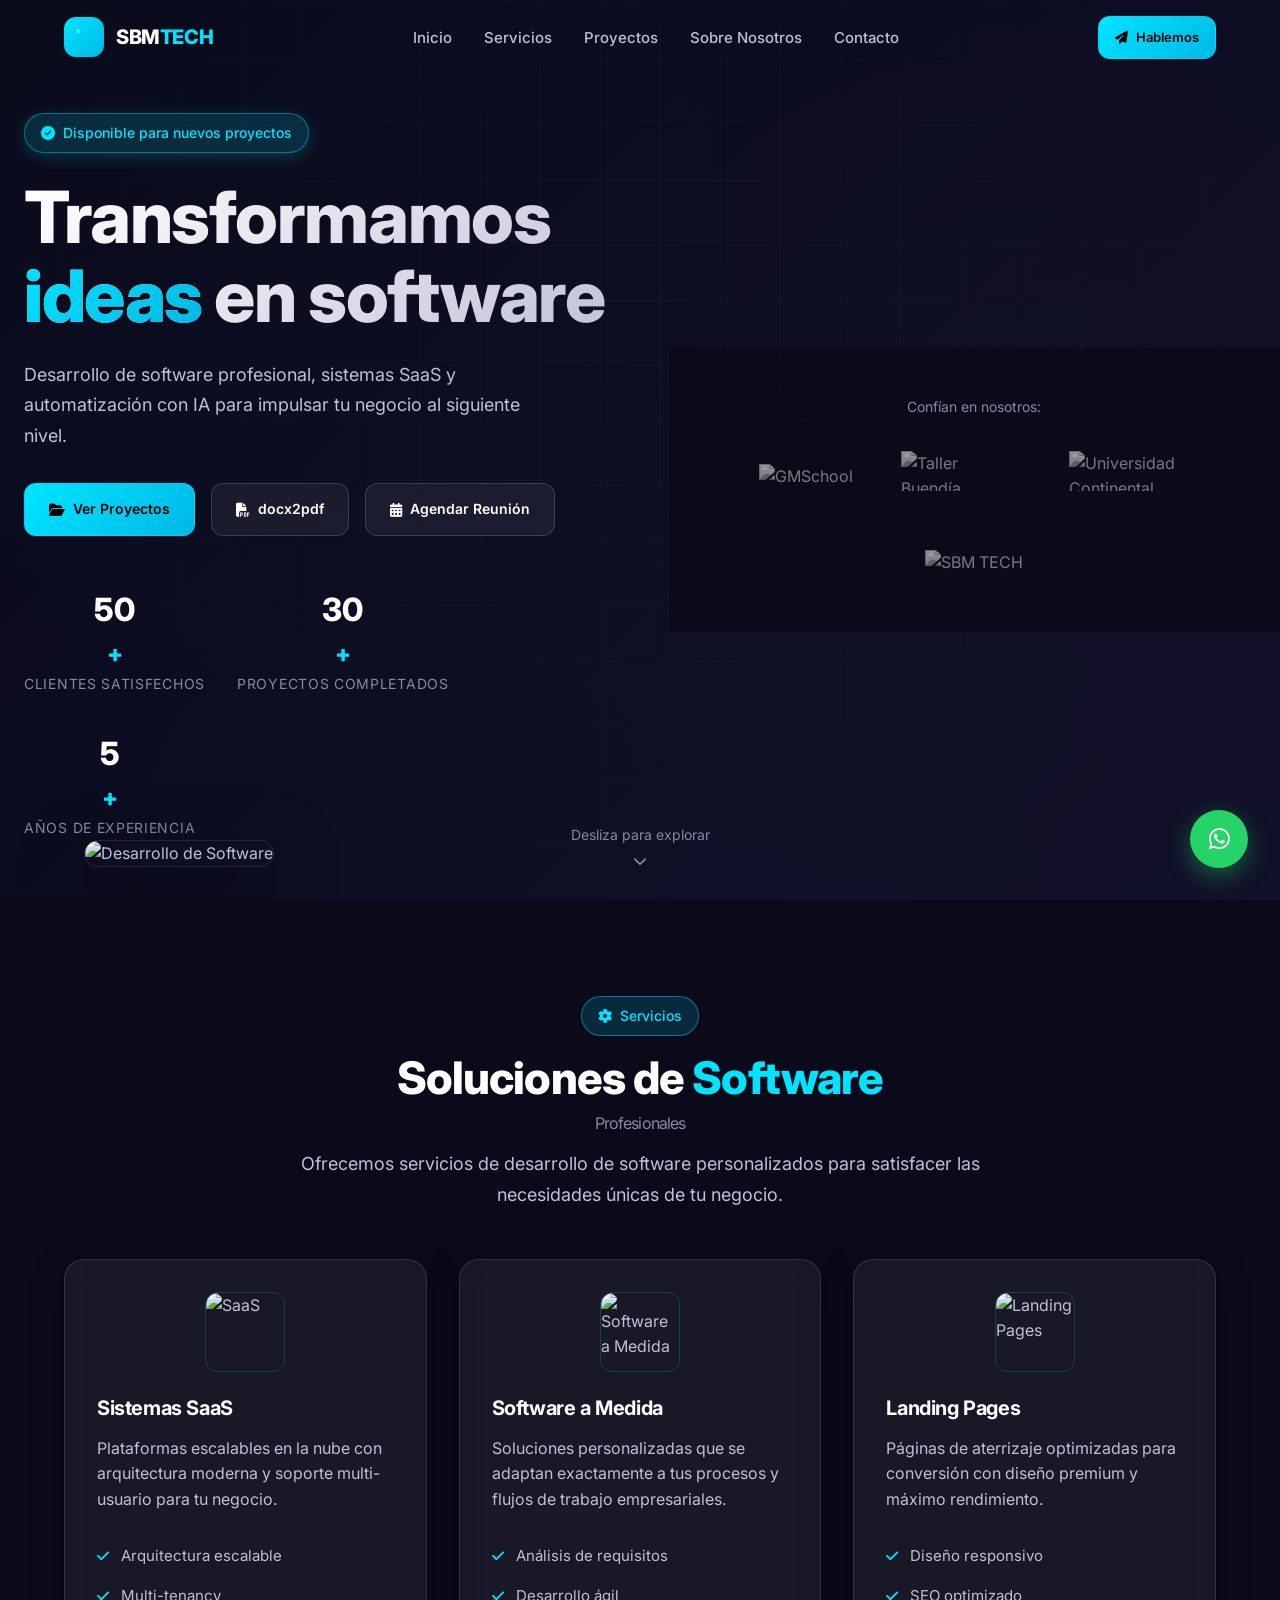
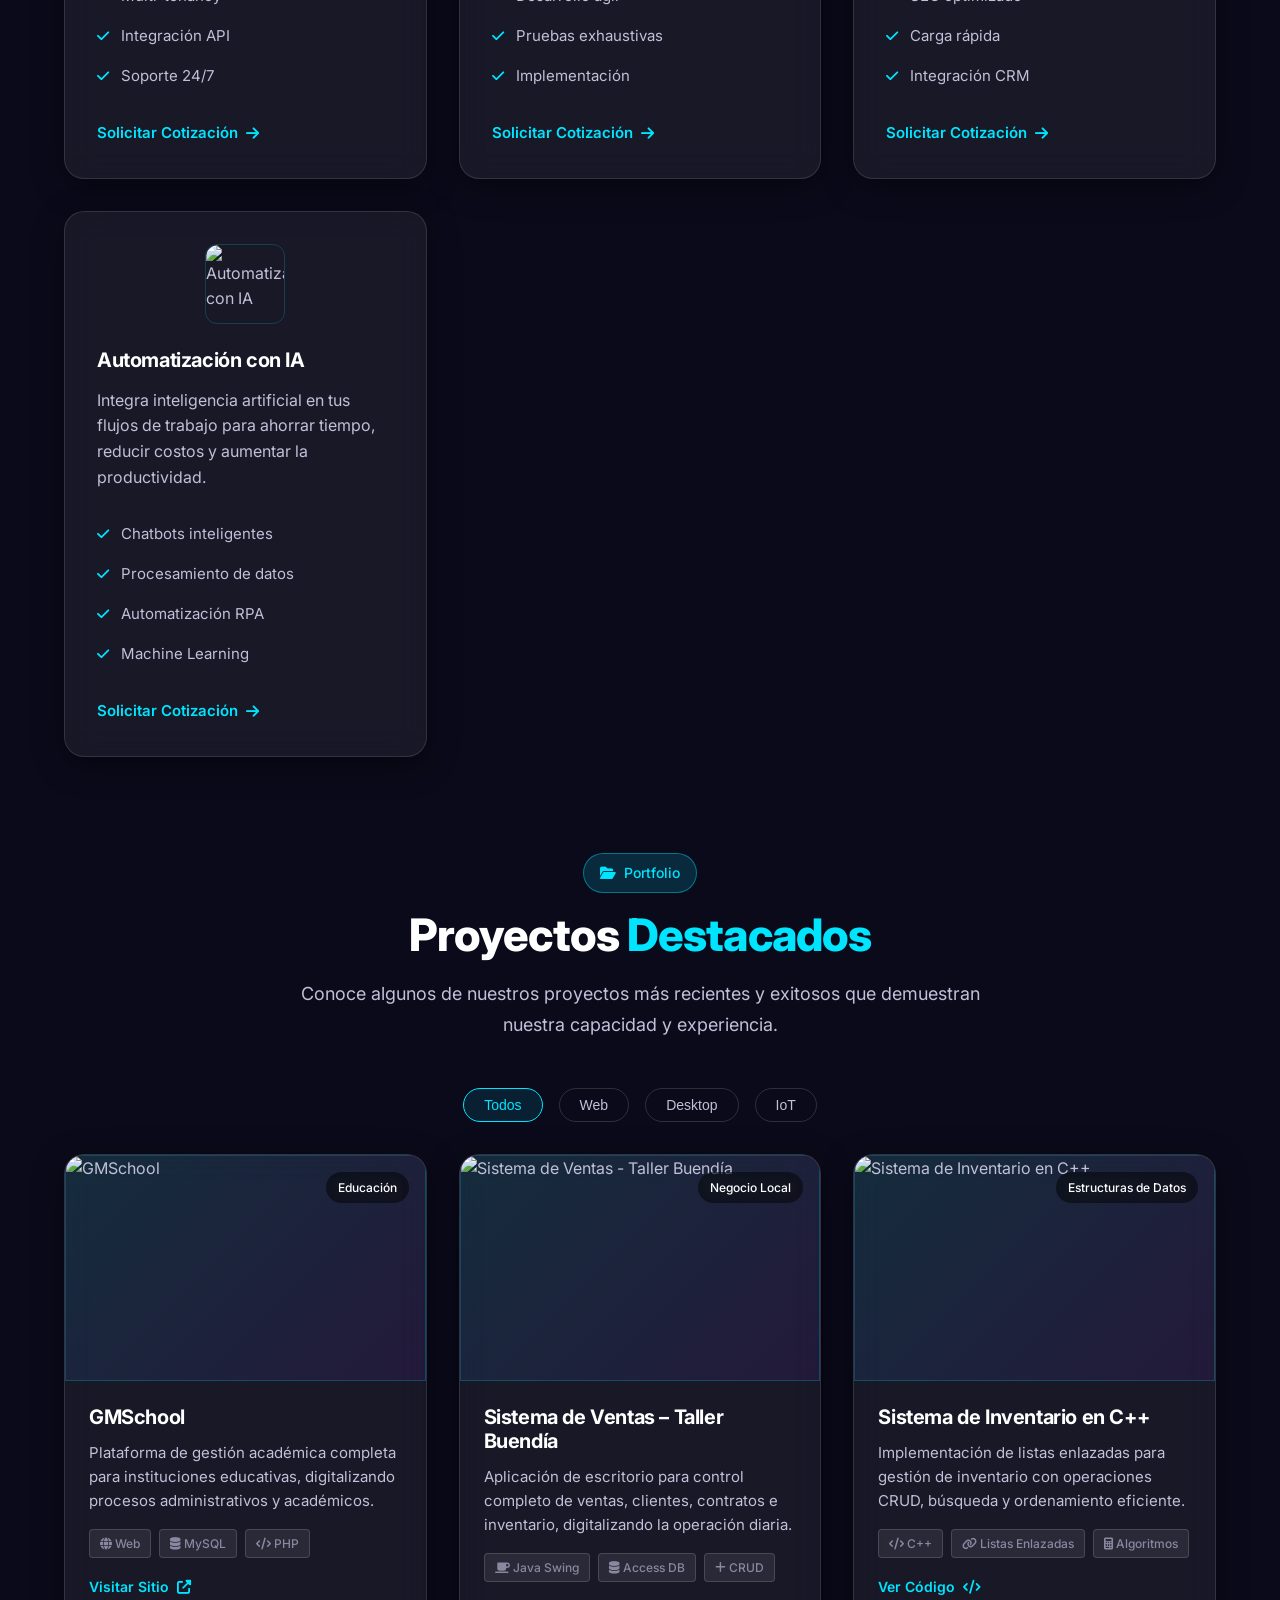
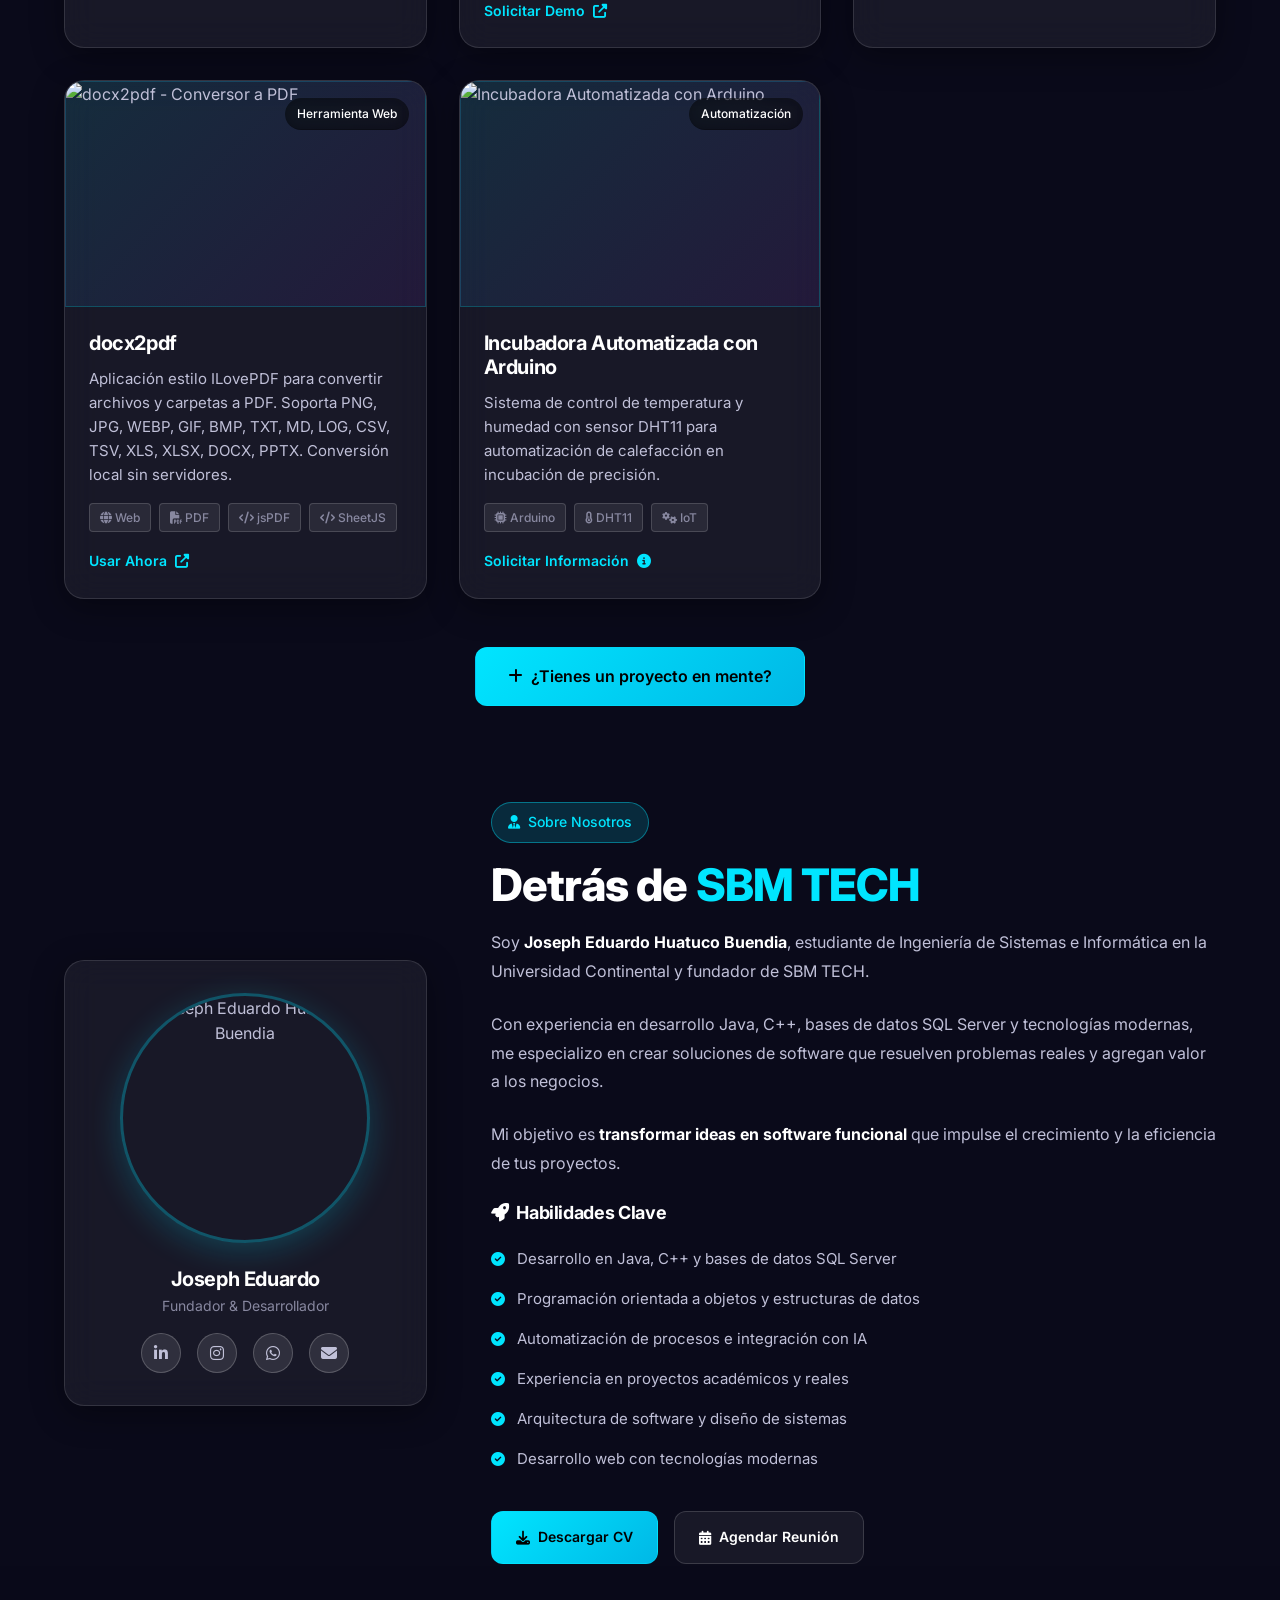
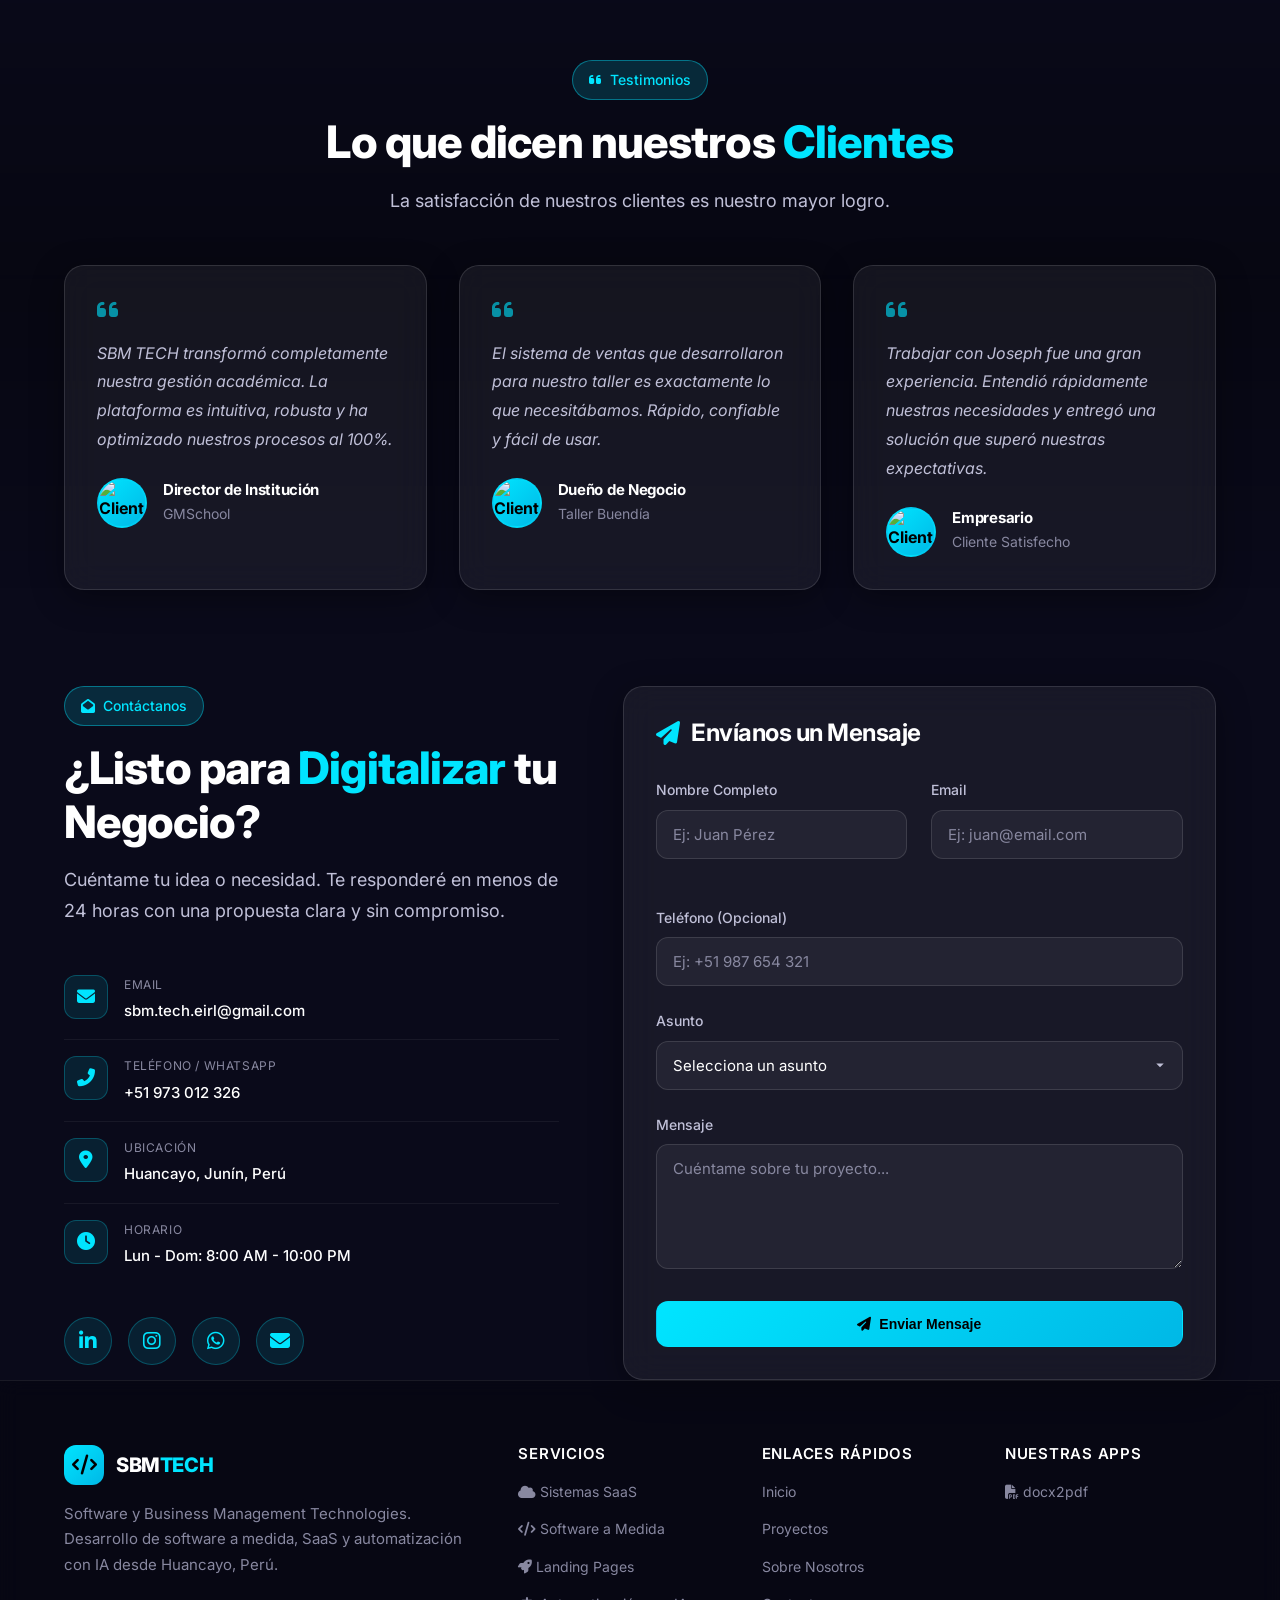
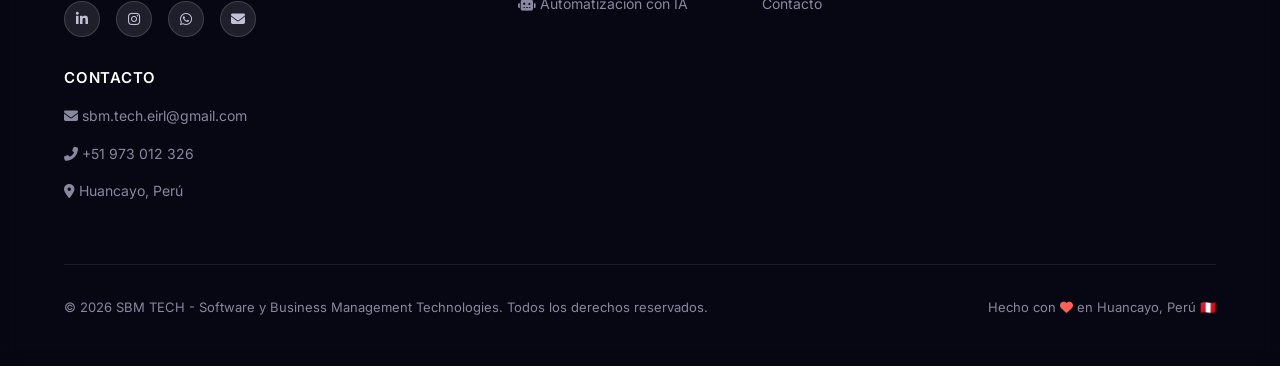
==== commit 46eeb52e: "Add docx2pdf app promotion, new logo, and improvement plan - Add docx2pdf app link to hero section, " ====
--- a/index.html
+++ b/index.html
@@ -29,7 +29,7 @@
     <link rel="stylesheet" href="assets/css/components.css">
     
     <!-- Favicon -->
-    <link rel="icon" type="image/svg+xml" href="data:image/svg+xml,<svg xmlns='http://www.w3.org/2000/svg' viewBox='0 0 100 100'><text y='.9em' font-size='90'>💻</text></svg>">
+    <link rel="icon" type="image/svg+xml" href="assets/images/logos/sbmtech-logo-simple.svg">
 </head>
 <body>
     <!-- Loading Screen -->
@@ -47,7 +47,14 @@
         <div class="container">
             <nav class="navbar">
                 <a href="#home" class="logo">
-                    <span class="logo-icon"><i class="fas fa-code"></i></span>
+                    <span class="logo-icon">
+                        <svg width="24" height="24" viewBox="0 0 100 100" fill="none" xmlns="http://www.w3.org/2000/svg">
+                            <path d="M15 15 L35 15 L35 35 L15 35 Z" fill="var(--primary)"/>
+                            <path d="M20 20 L30 20" stroke="#fff" stroke-width="2"/>
+                            <path d="M20 25 L30 25" stroke="#fff" stroke-width="2"/>
+                            <path d="M20 30 L30 30" stroke="#fff" stroke-width="2"/>
+                        </svg>
+                    </span>
                     <span class="logo-text">SBM<span class="accent">TECH</span></span>
                 </a>
                 
@@ -100,6 +107,9 @@
                 <div class="hero-buttons">
                     <a href="#projects" class="btn btn-primary">
                         <i class="fas fa-folder-open"></i> Ver Proyectos
+                    </a>
+                    <a href="https://docx2pdf-jet.vercel.app/" target="_blank" class="btn btn-ghost">
+                        <i class="fas fa-file-pdf"></i> docx2pdf
                     </a>
                     <a href="#contact" class="btn btn-ghost">
                         <i class="fas fa-calendar-alt"></i> Agendar Reunión
@@ -353,7 +363,34 @@
                     </div>
                 </div>
                 
-                <!-- Project 4 - Arduino Incubator -->
+                <!-- Project 4 - docx2pdf -->
+                <div class="project-card glass-card reveal" data-category="web">
+                    <div class="project-image">
+                        <img src="https://images.unsplash.com/photo-1551288049-bebda4e38f71?w=400&h=250&fit=crop" alt="docx2pdf - Conversor a PDF" loading="lazy">
+                        <div class="project-badge">Herramienta Web</div>
+                    </div>
+                    <div class="project-content">
+                        <h3 class="project-title">docx2pdf</h3>
+                        <p class="project-description">
+                            Aplicación estilo ILovePDF para convertir archivos y carpetas a PDF. 
+                            Soporta PNG, JPG, WEBP, GIF, BMP, TXT, MD, LOG, CSV, TSV, XLS, XLSX, DOCX, PPTX. 
+                            Conversión local sin servidores.
+                        </p>
+                        <div class="project-meta">
+                            <div class="tech-tags">
+                                <span class="tech-tag"><i class="fas fa-globe"></i> Web</span>
+                                <span class="tech-tag"><i class="fas fa-file-pdf"></i> PDF</span>
+                                <span class="tech-tag"><i class="fas fa-code"></i> jsPDF</span>
+                                <span class="tech-tag"><i class="fas fa-code"></i> SheetJS</span>
+                            </div>
+                        </div>
+                        <a href="https://docx2pdf-jet.vercel.app/" target="_blank" class="project-link">
+                            Usar Ahora <i class="fas fa-external-link-alt"></i>
+                        </a>
+                    </div>
+                </div>
+                
+                <!-- Project 5 - Arduino Incubator -->
                 <div class="project-card glass-card reveal" data-category="iot">
                     <div class="project-image">
                         <img src="https://images.unsplash.com/photo-1606144042614-b2417e99c4e3?w=400&h=250&fit=crop" alt="Incubadora Automatizada con Arduino" loading="lazy">
@@ -732,6 +769,13 @@
                 </div>
                 
                 <div class="footer-col">
+                    <h4 class="footer-col-title">Nuestras Apps</h4>
+                    <ul class="footer-links">
+                        <li><a href="https://docx2pdf-jet.vercel.app/" target="_blank"><i class="fas fa-file-pdf"></i> docx2pdf</a></li>
+                    </ul>
+                </div>
+                
+                <div class="footer-col">
                     <h4 class="footer-col-title">Contacto</h4>
                     <ul class="footer-links">
                         <li>
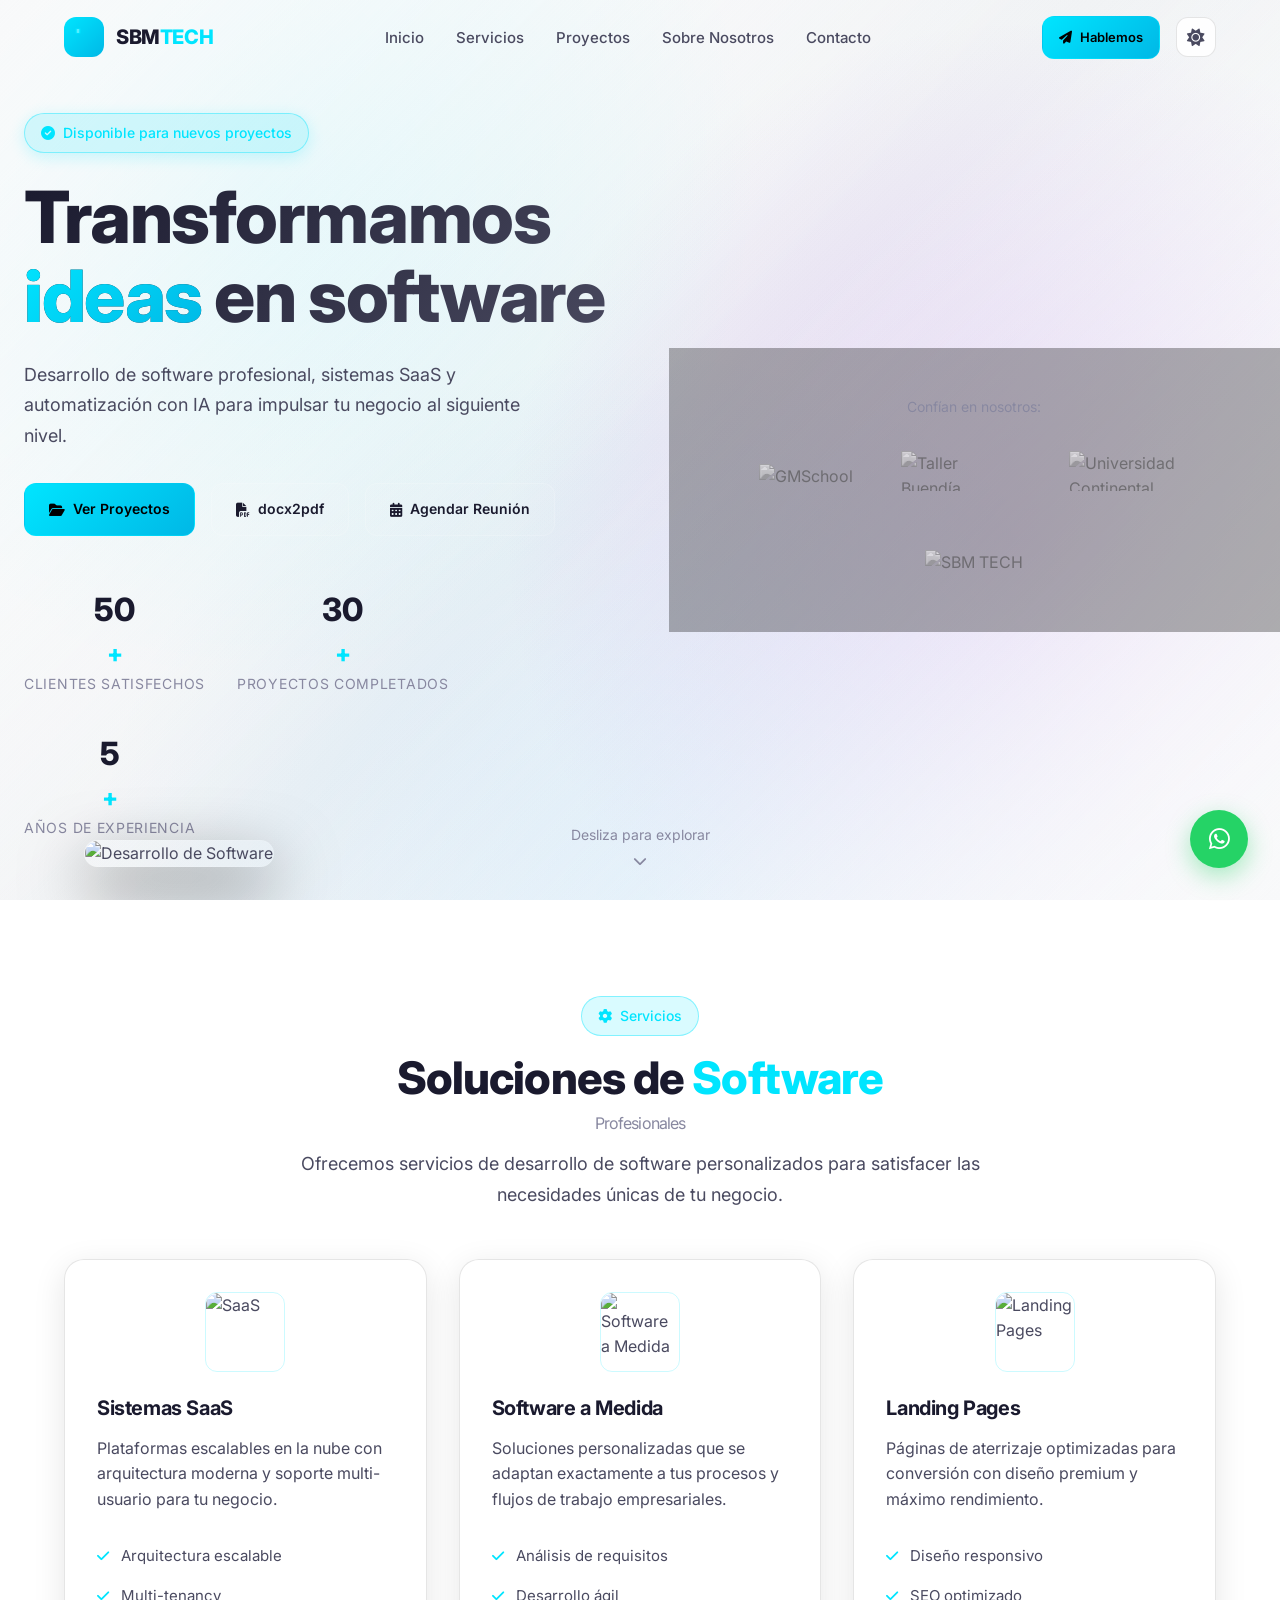
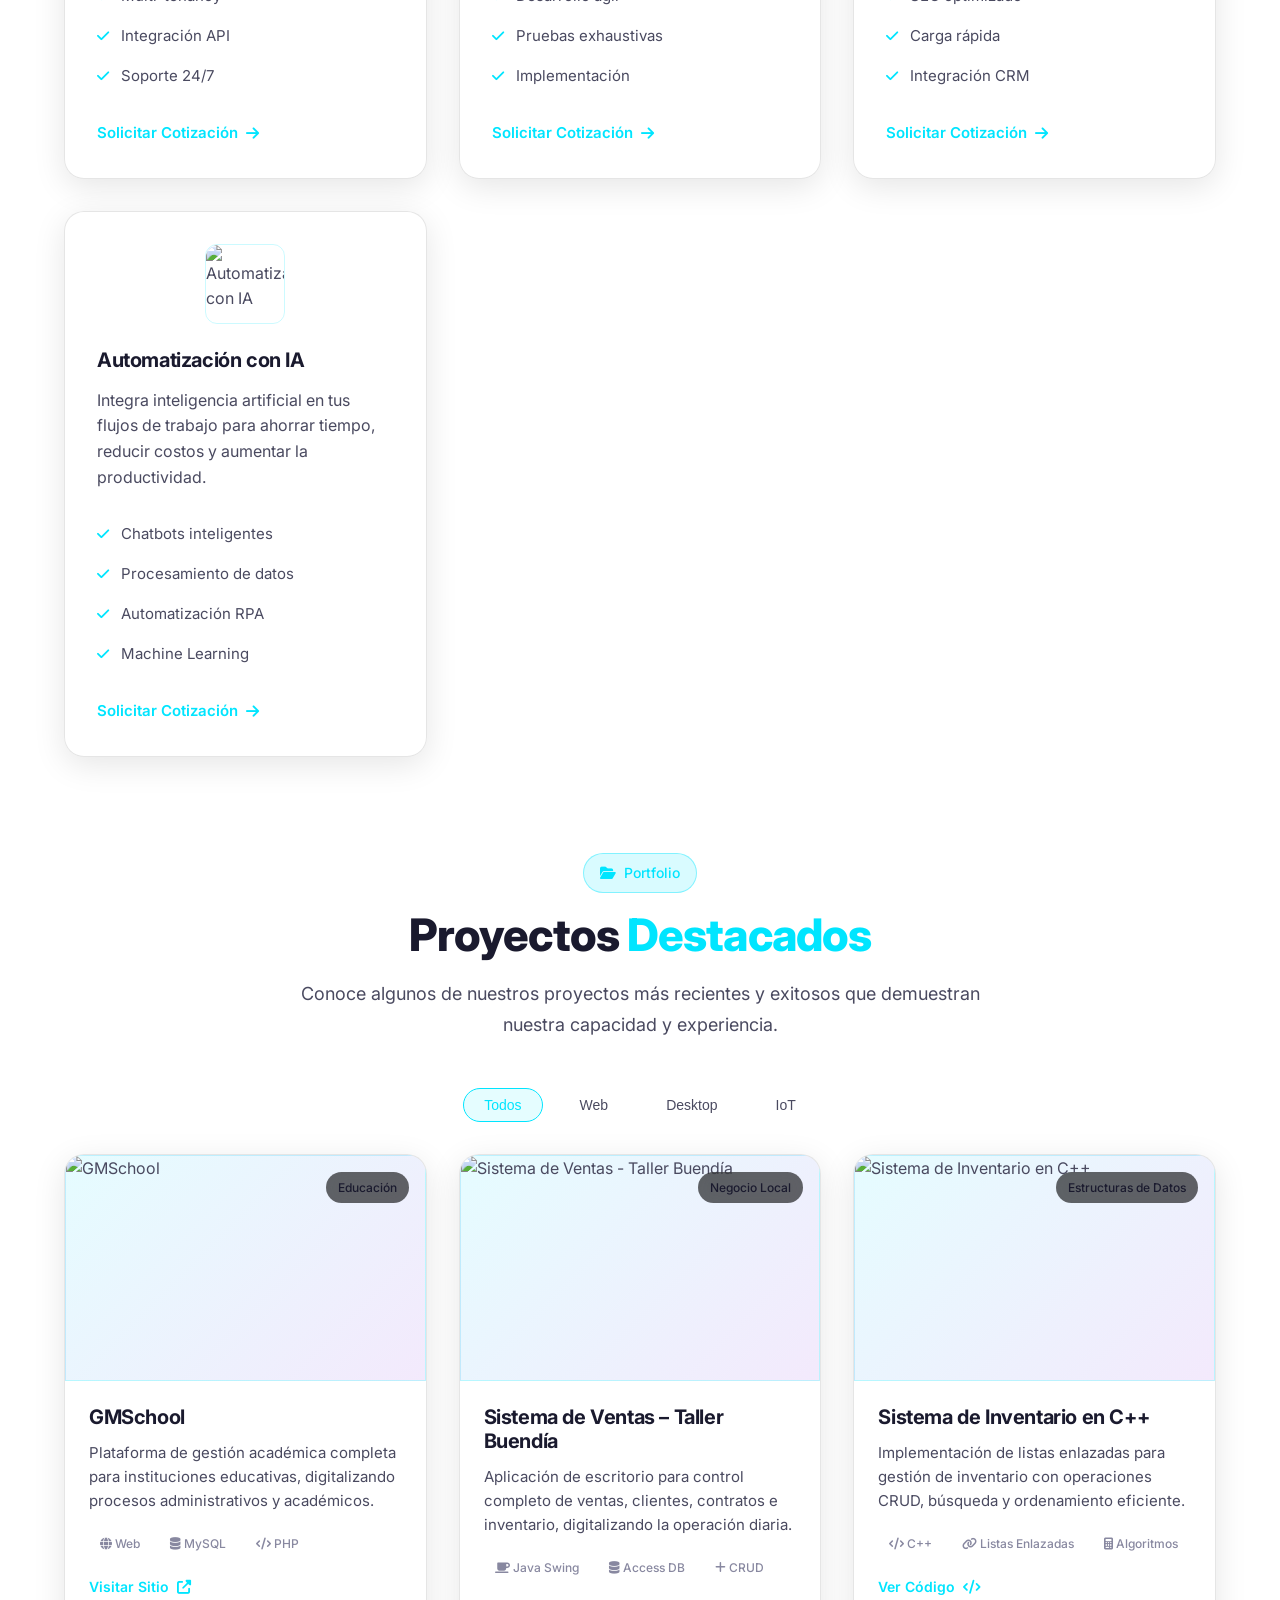
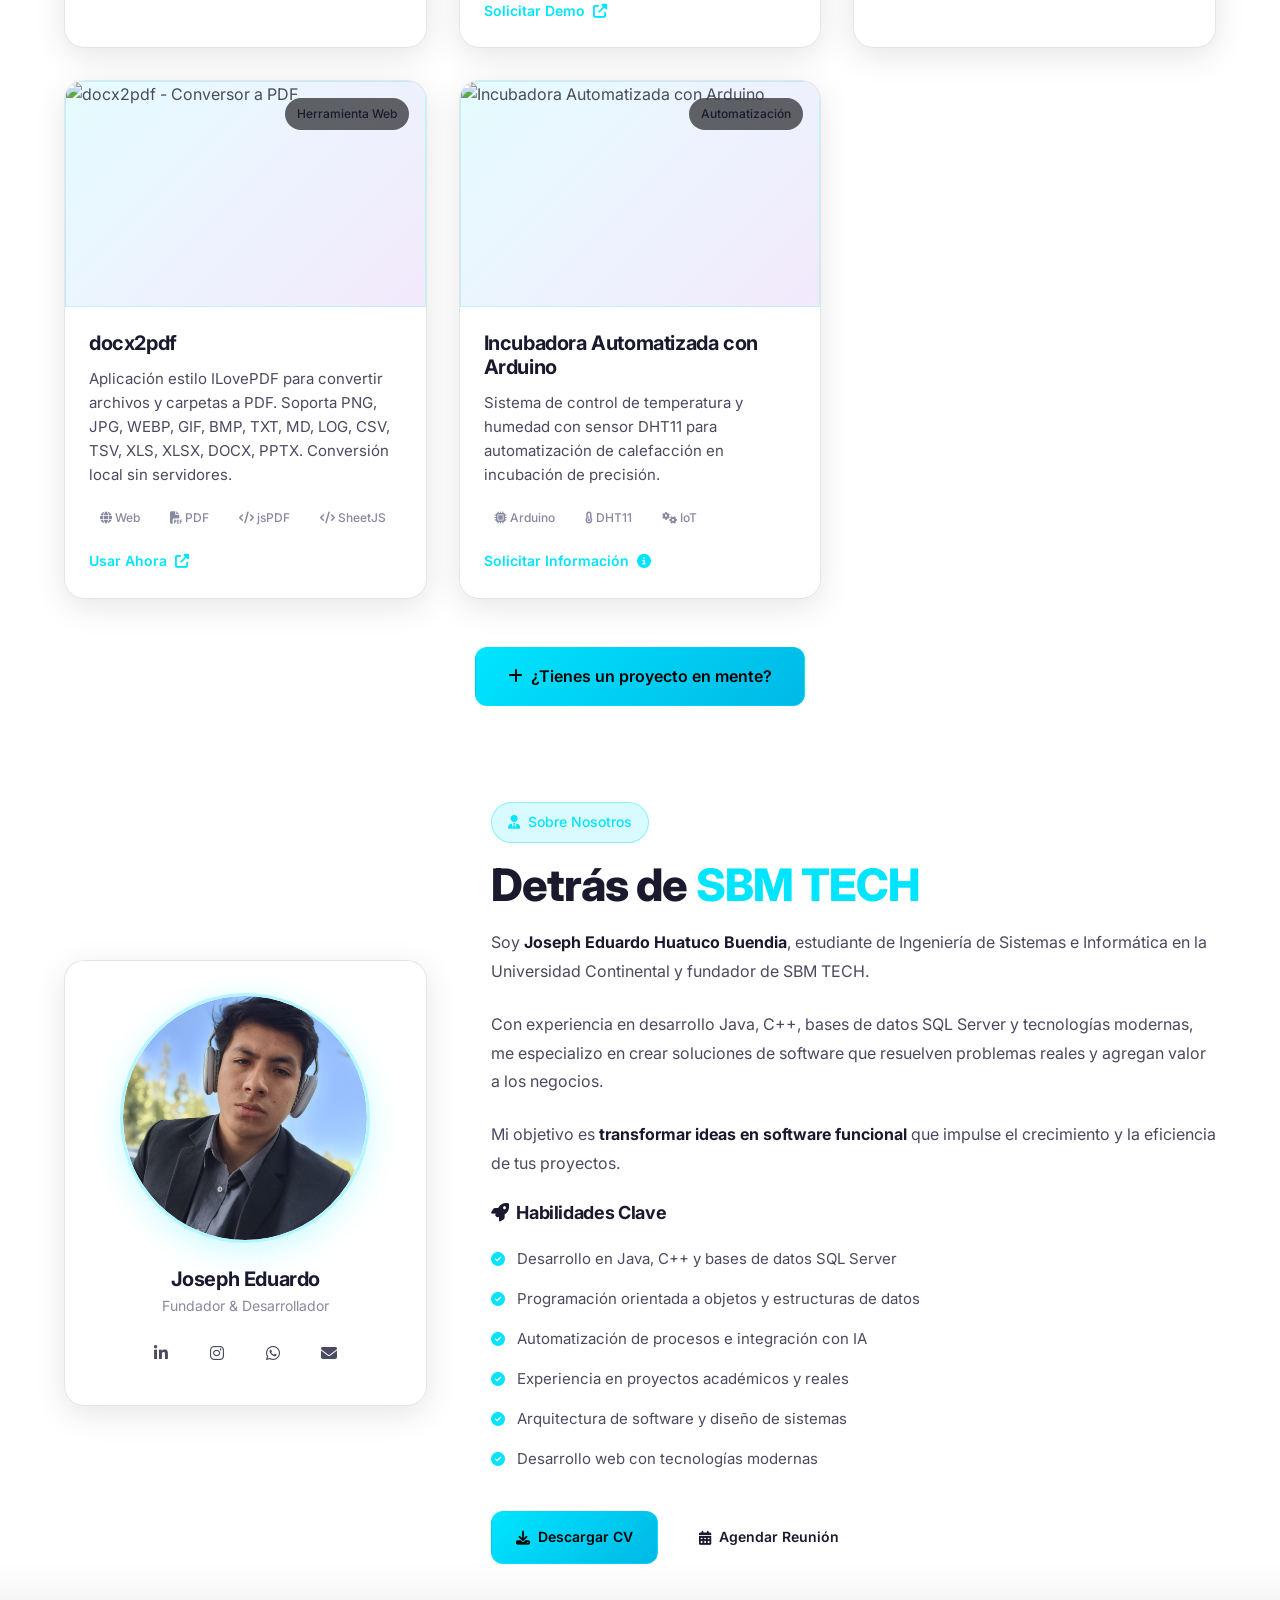
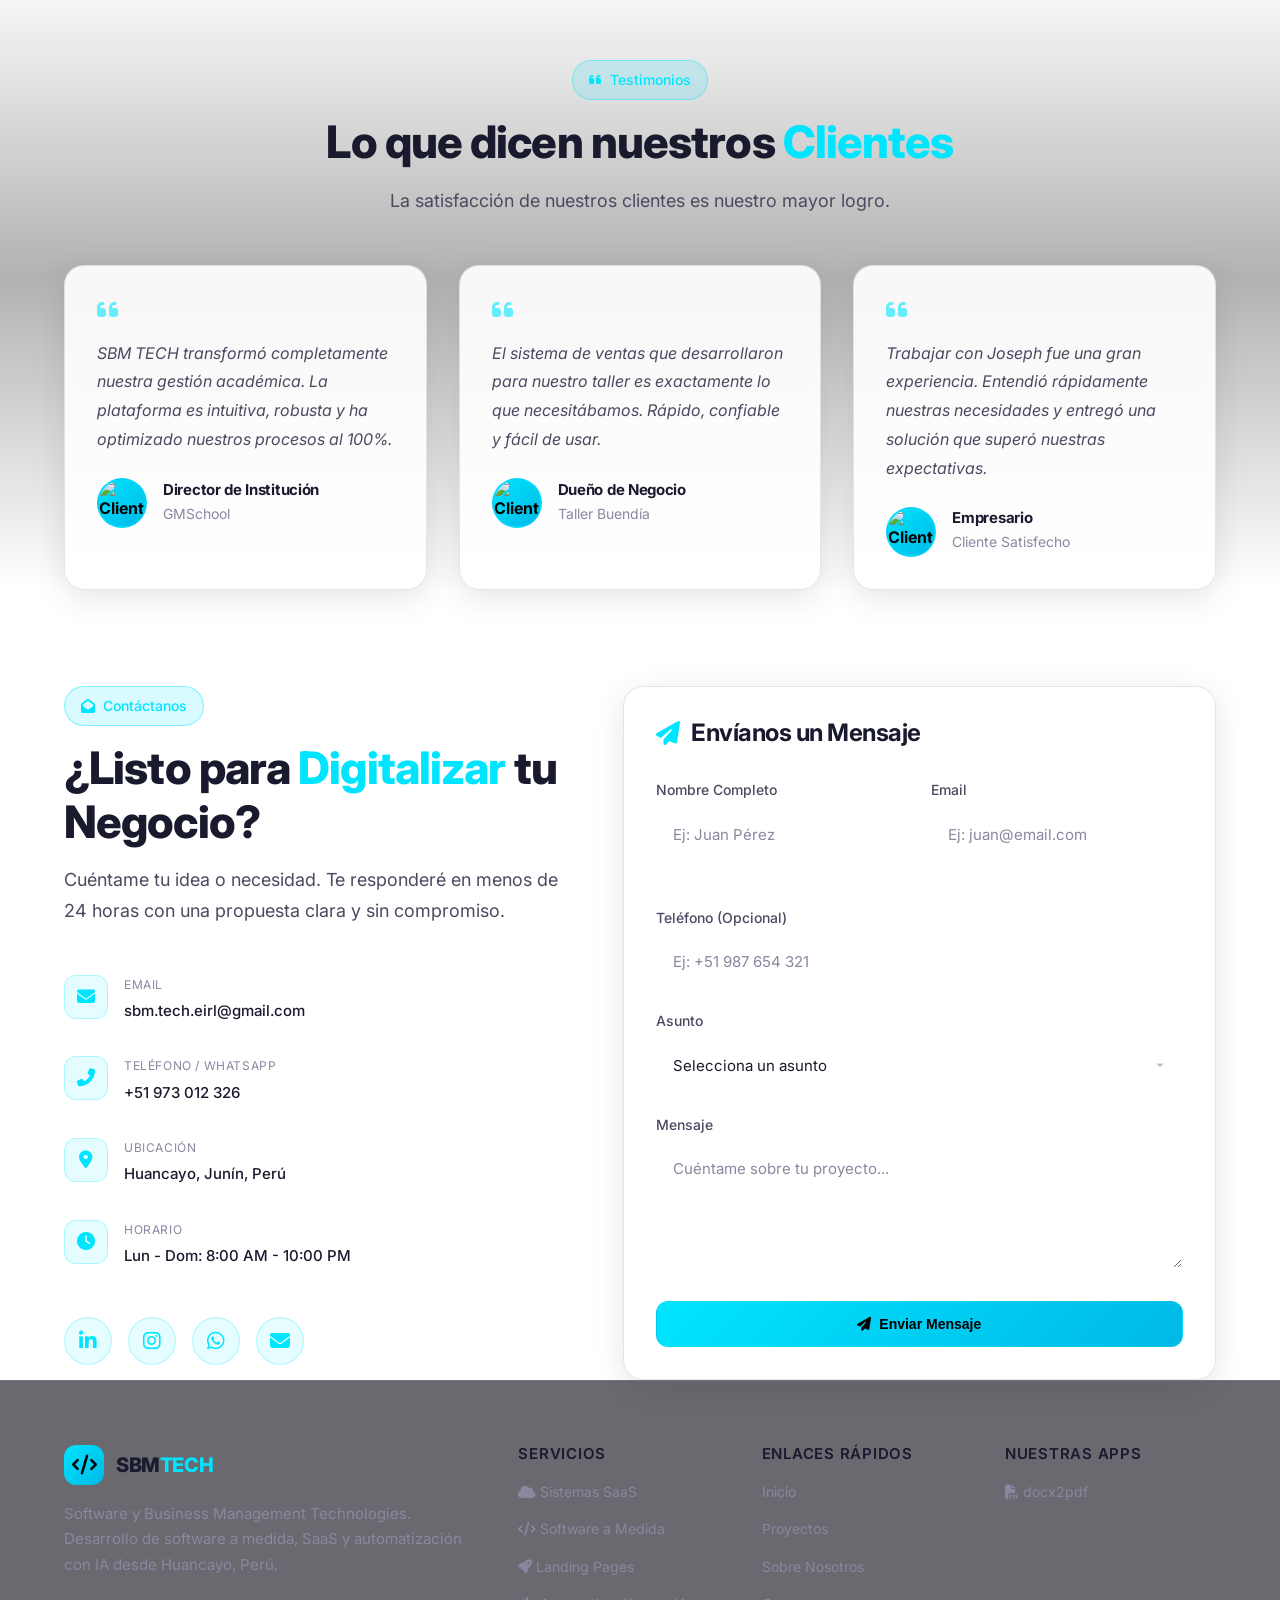
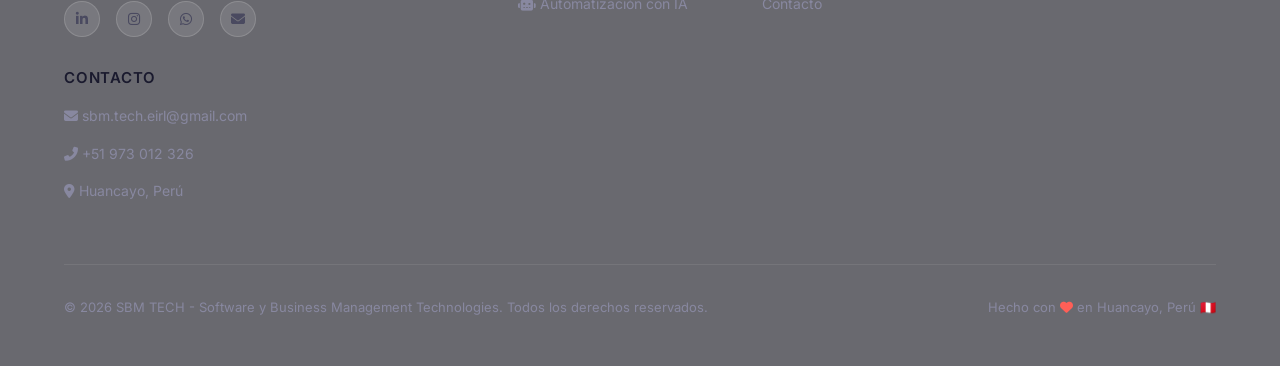
==== commit 50144974: "Mejora sitio web SBM TECH" ====
--- a/index.html
+++ b/index.html
@@ -27,6 +27,7 @@
     <link rel="stylesheet" href="assets/css/styles.css">
     <link rel="stylesheet" href="assets/css/animations.css">
     <link rel="stylesheet" href="assets/css/components.css">
+    <link rel="stylesheet" href="assets/css/ux-ui-enhancements.css">
     
     <!-- Favicon -->
     <link rel="icon" type="image/svg+xml" href="assets/images/logos/sbmtech-logo-simple.svg">
@@ -70,6 +71,10 @@
                     <a href="#contact" class="btn btn-primary btn-sm">
                         <i class="fas fa-paper-plane"></i> Hablemos
                     </a>
+                    <button class="theme-toggle" id="themeToggle" aria-label="Alternar tema">
+                        <i class="fas fa-moon icon-moon"></i>
+                        <i class="fas fa-sun icon-sun"></i>
+                    </button>
                     <button class="menu-toggle" id="menuToggle" aria-label="Menú">
                         <span></span>
                         <span></span>
@@ -83,6 +88,7 @@
     <!-- Hero Section -->
     <section id="home" class="hero-section">
         <div class="hero-background">
+            <!-- Imagen de fondo -->
             <div class="hero-bg-image" style="background-image: url('https://images.unsplash.com/photo-1555066931-4365d14bab8c?w=1920&h=1080&fit=crop');"></div>
             <div class="hero-overlay"></div>
         </div>
@@ -432,7 +438,7 @@
                     <div class="glass-card about-card">
                         <div class="avatar-container">
                             <img 
-                                src="assets/images/hero/Perfil.jpeg" 
+                                src="assets/images/Foto de perfil.jpg" 
                                 alt="Joseph Eduardo Huatuco Buendia" 
                                 class="avatar-image" 
                                 loading="lazy"
--- a/assets/css/ux-ui-enhancements.css
+++ b/assets/css/ux-ui-enhancements.css
@@ -0,0 +1,747 @@
+/* ==========================================
+   SBM TECH - UX/UI Enhancements
+   Dark Mode, Animations, Video Background, etc.
+   ========================================== */
+
+/* ==========================================
+   DARK/LIGHT MODE
+   ========================================== */
+
+/* Light Mode Variables */
+:root {
+    /* Light mode colors (default is dark) */
+    --light-bg-primary: #ffffff;
+    --light-bg-secondary: #f8f9fa;
+    --light-bg-tertiary: #f1f3f5;
+    --light-text-primary: #1a1a2e;
+    --light-text-secondary: #4a4a60;
+    --light-text-muted: #8888a0;
+    --light-glass-bg: rgba(255, 255, 255, 0.9);
+    --light-glass-border: rgba(0, 0, 0, 0.1);
+    --light-glass-shadow: 0 8px 32px rgba(0, 0, 0, 0.1);
+    --light-overlay: rgba(0, 0, 0, 0.05);
+}
+
+/* Dark Mode (already defined in styles.css) */
+/* This is just for reference - dark mode is the default */
+
+/* Apply Light Mode when class is added */
+body.light-mode {
+    --bg-dark: var(--light-bg-primary);
+    --bg-darker: var(--light-bg-secondary);
+    --bg-light: var(--light-bg-tertiary);
+    --text-primary: var(--light-text-primary);
+    --text-secondary: var(--light-text-secondary);
+    --text-muted: var(--light-text-muted);
+    --glass-bg: var(--light-glass-bg);
+    --glass-border: var(--light-glass-border);
+    --glass-shadow: var(--light-glass-shadow);
+    --hero-overlay: var(--light-overlay);
+}
+
+/* Theme Toggle Button */
+.theme-toggle {
+    display: flex;
+    align-items: center;
+    justify-content: center;
+    width: 40px;
+    height: 40px;
+    border: none;
+    background: var(--glass-bg);
+    border: 1px solid var(--glass-border);
+    border-radius: var(--border-radius);
+    color: var(--text-secondary);
+    cursor: pointer;
+    font-size: 1.1rem;
+    transition: all var(--transition-fast);
+    position: relative;
+    overflow: hidden;
+}
+
+.theme-toggle:hover {
+    background: var(--primary-bg);
+    border-color: var(--primary);
+    color: var(--primary);
+    transform: rotate(15deg);
+}
+
+.theme-toggle .icon-sun {
+    display: none;
+}
+
+.theme-toggle .icon-moon {
+    display: block;
+}
+
+body.light-mode .theme-toggle .icon-sun {
+    display: block;
+}
+
+body.light-mode .theme-toggle .icon-moon {
+    display: none;
+}
+
+.theme-toggle .icon-sun,
+.theme-toggle .icon-moon {
+    position: absolute;
+    transition: all var(--transition);
+}
+
+/* ==========================================
+   FLUID ANIMATIONS
+   ========================================== */
+
+/* Enhanced Transitions */
+.btn,
+.nav-link,
+.service-card,
+.project-card,
+.testimonial-card,
+.glass-card,
+.contact-item {
+    transition: all var(--transition) !important;
+}
+
+/* Hover Effects */
+.btn {
+    transition: background-color var(--transition-fast), 
+                color var(--transition-fast), 
+                transform var(--transition-fast), 
+                box-shadow var(--transition-fast);
+}
+
+.btn-primary:hover {
+    transform: translateY(-2px);
+    box-shadow: 0 6px 20px rgba(0, 229, 255, 0.4);
+}
+
+.btn-ghost:hover {
+    background: var(--glass-bg);
+    border-color: var(--primary);
+    color: var(--text-primary);
+}
+
+/* Card Hover Effects */
+.service-card:hover,
+.project-card:hover,
+.testimonial-card:hover {
+    transform: translateY(-8px);
+    box-shadow: 0 12px 40px rgba(0, 229, 255, 0.15) !important;
+    border-color: var(--primary) !important;
+}
+
+/* Nav Link Hover */
+.nav-link:hover {
+    color: var(--primary) !important;
+}
+
+.nav-link::after {
+    content: '';
+    position: absolute;
+    bottom: -4px;
+    left: 0;
+    width: 0;
+    height: 2px;
+    background: var(--primary);
+    transition: width var(--transition-fast);
+}
+
+.nav-link:hover::after {
+    width: 100%;
+}
+
+/* Social Links Hover */
+.social-link:hover,
+.social-link-large:hover {
+    transform: scale(1.15);
+    color: var(--primary) !important;
+}
+
+/* Contact Items Hover */
+.contact-item:hover {
+    background: var(--glass-bg);
+    border-radius: var(--border-radius);
+}
+
+/* Reveal Animation Enhancement */
+.reveal {
+    opacity: 0;
+    transform: translateY(30px);
+    transition: opacity var(--transition-slow), 
+                transform var(--transition-slow);
+}
+
+.reveal.visible {
+    opacity: 1;
+    transform: translateY(0);
+}
+
+/* Stagger Animation for Stats */
+.hero-stats .stat-item {
+    opacity: 0;
+    transform: translateY(20px);
+}
+
+.hero-stats .stat-item:nth-child(1) { transition-delay: 0.1s; }
+.hero-stats .stat-item:nth-child(2) { transition-delay: 0.2s; }
+.hero-stats .stat-item:nth-child(3) { transition-delay: 0.3s; }
+
+.hero-stats .stat-item.visible {
+    opacity: 1;
+    transform: translateY(0);
+}
+
+/* Service Features Animation */
+.service-features li {
+    transition: color var(--transition-fast);
+}
+
+.service-features li:nth-child(1) { transition-delay: 0.1s; }
+.service-features li:nth-child(2) { transition-delay: 0.2s; }
+.service-features li:nth-child(3) { transition-delay: 0.3s; }
+.service-features li:nth-child(4) { transition-delay: 0.4s; }
+
+/* Project Tags Animation */
+.tech-tag {
+    transition: background-color var(--transition-fast), color var(--transition-fast);
+}
+
+.tech-tag:nth-child(1) { transition-delay: 0.1s; }
+.tech-tag:nth-child(2) { transition-delay: 0.2s; }
+.tech-tag:nth-child(3) { transition-delay: 0.3s; }
+
+/* ==========================================
+   SCROLL ANIMATIONS (AOS-like)
+   ========================================== */
+
+/* Fade In Up */
+.fade-in-up {
+    opacity: 0;
+    transform: translateY(30px);
+    transition: opacity var(--transition-slow), 
+                transform var(--transition-slow);
+}
+
+.fade-in-up.visible {
+    opacity: 1;
+    transform: translateY(0);
+}
+
+/* Fade In Left */
+.fade-in-left {
+    opacity: 0;
+    transform: translateX(-30px);
+    transition: opacity var(--transition-slow), 
+                transform var(--transition-slow);
+}
+
+.fade-in-left.visible {
+    opacity: 1;
+    transform: translateX(0);
+}
+
+/* Fade In Right */
+.fade-in-right {
+    opacity: 0;
+    transform: translateX(30px);
+    transition: opacity var(--transition-slow), 
+                transform var(--transition-slow);
+}
+
+.fade-in-right.visible {
+    opacity: 1;
+    transform: translateX(0);
+}
+
+/* Scale In */
+.scale-in {
+    opacity: 0;
+    transform: scale(0.9);
+    transition: opacity var(--transition-slow), 
+                transform var(--transition-slow);
+}
+
+.scale-in.visible {
+    opacity: 1;
+    transform: scale(1);
+}
+
+/* ==========================================
+   VIDEO BACKGROUND
+   ========================================== */
+
+.hero-background {
+    position: absolute;
+    top: 0;
+    left: 0;
+    width: 100%;
+    height: 100%;
+    z-index: var(--z-background);
+    overflow: hidden;
+}
+
+.hero-bg-video {
+    position: absolute;
+    top: 50%;
+    left: 50%;
+    width: 100%;
+    height: 100%;
+    object-fit: cover;
+    transform: translate(-50%, -50%);
+    z-index: -1;
+    opacity: 0.3;
+}
+
+.hero-bg-image {
+    position: absolute;
+    top: 0;
+    left: 0;
+    width: 100%;
+    height: 100%;
+    background-size: cover;
+    background-position: center;
+    background-attachment: fixed;
+    z-index: -1;
+}
+
+.hero-overlay {
+    position: absolute;
+    top: 0;
+    left: 0;
+    width: 100%;
+    height: 100%;
+    background: linear-gradient(135deg, var(--bg-darker) 0%, transparent 50%, var(--bg-darker) 100%);
+    z-index: -1;
+}
+
+/* Fallback for mobile (no video) */
+@media (max-width: 768px) {
+    .hero-bg-video {
+        display: none;
+    }
+    
+    .hero-bg-image {
+        background-attachment: scroll;
+    }
+}
+
+/* Video Testimonial Container */
+.video-testimonial {
+    position: relative;
+    border-radius: var(--border-radius-lg);
+    overflow: hidden;
+    background: var(--bg-card);
+    border: 1px solid var(--glass-border);
+    transition: all var(--transition);
+}
+
+.video-testimonial:hover {
+    transform: translateY(-4px);
+    box-shadow: 0 10px 30px rgba(0, 229, 255, 0.2);
+}
+
+.video-testimonial .video-container {
+    position: relative;
+    width: 100%;
+    aspect-ratio: 16/9;
+    background: var(--bg-darker);
+}
+
+.video-testimonial video {
+    width: 100%;
+    height: 100%;
+    object-fit: cover;
+    border: none;
+}
+
+.video-testimonial .play-overlay {
+    position: absolute;
+    top: 50%;
+    left: 50%;
+    transform: translate(-50%, -50%);
+    width: 60px;
+    height: 60px;
+    background: rgba(0, 229, 255, 0.9);
+    border-radius: 50%;
+    display: flex;
+    align-items: center;
+    justify-content: center;
+    cursor: pointer;
+    transition: all var(--transition-fast);
+}
+
+.video-testimonial .play-overlay:hover {
+    background: var(--primary);
+    transform: translate(-50%, -50%) scale(1.1);
+}
+
+.video-testimonial .play-overlay i {
+    color: var(--bg-dark);
+    font-size: 1.5rem;
+    margin-left: 3px;
+}
+
+.video-testimonial .testimonial-info {
+    padding: 16px;
+}
+
+.video-testimonial .testimonial-info h4 {
+    color: var(--text-primary);
+    margin-bottom: 4px;
+}
+
+.video-testimonial .testimonial-info p {
+    color: var(--text-secondary);
+    font-size: var(--font-size-sm);
+}
+
+/* ==========================================
+   CALENDLY INTEGRATION
+   ========================================== */
+
+.calendly-btn {
+    display: inline-flex;
+    align-items: center;
+    gap: 8px;
+    padding: 12px 24px;
+    background: var(--primary);
+    color: var(--bg-dark);
+    border: none;
+    border-radius: var(--border-radius);
+    font-family: var(--font-family);
+    font-size: var(--font-size-base);
+    font-weight: 500;
+    cursor: pointer;
+    text-decoration: none;
+    transition: all var(--transition-fast);
+}
+
+.calendly-btn:hover {
+    background: var(--primary-light);
+    transform: translateY(-2px);
+    box-shadow: 0 4px 12px rgba(0, 229, 255, 0.3);
+}
+
+.calendly-inline-widget {
+    width: 100%;
+    min-height: 600px;
+    margin: 24px 0;
+    border-radius: var(--border-radius-lg);
+    overflow: hidden;
+}
+
+.calendly-inline-widget iframe {
+    width: 100%;
+    height: 100%;
+    border: none;
+}
+
+/* ==========================================
+   NOTIFICATION BAR
+   ========================================== */
+
+.notification-bar {
+    position: fixed;
+    bottom: 0;
+    left: 0;
+    right: 0;
+    background: linear-gradient(90deg, var(--primary), var(--primary-dark));
+    color: var(--bg-dark);
+    padding: 16px 24px;
+    text-align: center;
+    z-index: var(--z-fixed);
+    display: flex;
+    align-items: center;
+    justify-content: center;
+    gap: 16px;
+    font-size: var(--font-size-base);
+    font-weight: 500;
+    animation: slideInFromBottom 0.5s ease forwards;
+    box-shadow: 0 -2px 10px rgba(0, 0, 0, 0.2);
+}
+
+@keyframes slideInFromBottom {
+    from {
+        opacity: 0;
+        transform: translateY(100%);
+    }
+    to {
+        opacity: 1;
+        transform: translateY(0);
+    }
+}
+
+.notification-bar.hidden {
+    display: none;
+}
+
+.notification-bar .btn-notification {
+    background: rgba(255, 255, 255, 0.2);
+    color: var(--bg-dark);
+    border: 1px solid rgba(255, 255, 255, 0.3);
+    padding: 8px 16px;
+    font-size: var(--font-size-sm);
+}
+
+.notification-bar .btn-notification:hover {
+    background: rgba(255, 255, 255, 0.3);
+}
+
+.notification-bar .close-notification {
+    position: absolute;
+    right: 16px;
+    top: 50%;
+    transform: translateY(-50%);
+    background: none;
+    border: none;
+    color: var(--bg-dark);
+    font-size: 1.2rem;
+    cursor: pointer;
+    padding: 4px;
+    line-height: 1;
+    opacity: 0.8;
+    transition: opacity var(--transition-fast);
+}
+
+.notification-bar .close-notification:hover {
+    opacity: 1;
+}
+
+/* ==========================================
+   CHATBOT STYLES
+   ========================================== */
+
+.chatbot-widget {
+    position: fixed;
+    bottom: 24px;
+    right: 24px;
+    width: 60px;
+    height: 60px;
+    background: var(--primary);
+    border-radius: 50%;
+    display: flex;
+    align-items: center;
+    justify-content: center;
+    cursor: pointer;
+    box-shadow: 0 4px 20px rgba(0, 229, 255, 0.4);
+    z-index: var(--z-fixed);
+    transition: all var(--transition-fast);
+}
+
+.chatbot-widget:hover {
+    transform: scale(1.1);
+    box-shadow: 0 6px 25px rgba(0, 229, 255, 0.5);
+}
+
+.chatbot-widget i {
+    color: var(--bg-dark);
+    font-size: 1.5rem;
+}
+
+.chatbot-popup {
+    position: fixed;
+    bottom: 100px;
+    right: 24px;
+    width: 350px;
+    background: var(--bg-card);
+    border: 1px solid var(--glass-border);
+    border-radius: var(--border-radius-lg);
+    box-shadow: var(--glass-shadow);
+    z-index: var(--z-fixed);
+    display: none;
+    flex-direction: column;
+    max-height: 500px;
+    overflow-y: auto;
+}
+
+.chatbot-popup.active {
+    display: flex;
+}
+
+.chatbot-header {
+    padding: 16px;
+    background: var(--primary);
+    color: var(--bg-dark);
+    border-radius: var(--border-radius-lg) var(--border-radius-lg) 0 0;
+    display: flex;
+    align-items: center;
+    justify-content: space-between;
+    font-weight: 600;
+}
+
+.chatbot-header .close-chat {
+    background: none;
+    border: none;
+    color: var(--bg-dark);
+    font-size: 1.2rem;
+    cursor: pointer;
+    padding: 4px;
+}
+
+.chatbot-messages {
+    padding: 16px;
+    flex: 1;
+    overflow-y: auto;
+}
+
+.chatbot-message {
+    margin-bottom: 16px;
+    padding: 12px 16px;
+    border-radius: var(--border-radius);
+    max-width: 80%;
+    font-size: var(--font-size-sm);
+    line-height: 1.5;
+}
+
+.chatbot-message.user {
+    background: var(--primary);
+    color: var(--bg-dark);
+    margin-left: auto;
+    border-bottom-right-radius: 0;
+}
+
+.chatbot-message.bot {
+    background: var(--glass-bg);
+    color: var(--text-secondary);
+    margin-right: auto;
+    border-bottom-left-radius: 0;
+}
+
+.chatbot-input {
+    padding: 16px;
+    border-top: 1px solid var(--glass-border);
+    display: flex;
+    gap: 8px;
+}
+
+.chatbot-input input {
+    flex: 1;
+    padding: 12px;
+    background: var(--glass-bg);
+    border: 1px solid var(--glass-border);
+    border-radius: var(--border-radius);
+    color: var(--text-primary);
+    font-size: var(--font-size-sm);
+}
+
+.chatbot-input button {
+    padding: 12px 16px;
+    background: var(--primary);
+    color: var(--bg-dark);
+    border: none;
+    border-radius: var(--border-radius);
+    cursor: pointer;
+    font-size: var(--font-size-sm);
+}
+
+/* ==========================================
+   UTILITY CLASSES
+   ========================================== */
+
+.text-gradient {
+    background: linear-gradient(135deg, var(--primary), var(--primary-light));
+    -webkit-background-clip: text;
+    -webkit-text-fill-color: transparent;
+    background-clip: text;
+}
+
+.ripple {
+    position: relative;
+    overflow: hidden;
+}
+
+.ripple::after {
+    content: '';
+    position: absolute;
+    top: 50%;
+    left: 50%;
+    width: 5px;
+    height: 5px;
+    background: rgba(255, 255, 255, 0.5);
+    opacity: 0;
+    border-radius: 100%;
+    transform: translate(-50%, -50%) scale(1);
+    transition: transform 0.6s ease, opacity 0.6s ease;
+}
+
+.ripple:active::after {
+    transform: translate(-50%, -50%) scale(20);
+    opacity: 1;
+}
+
+/* Glow effect for primary elements */
+.glow {
+    position: relative;
+}
+
+.glow::before {
+    content: '';
+    position: absolute;
+    top: -2px;
+    left: -2px;
+    right: -2px;
+    bottom: -2px;
+    background: linear-gradient(45deg, var(--primary), var(--primary-light));
+    border-radius: inherit;
+    z-index: -1;
+    opacity: 0;
+    filter: blur(10px);
+    transition: opacity var(--transition);
+}
+
+.glow:hover::before {
+    opacity: 0.3;
+}
+
+/* ==========================================
+   RESPONSIVE ADJUSTMENTS
+   ========================================== */
+
+@media (max-width: 768px) {
+    .theme-toggle {
+        width: 36px;
+        height: 36px;
+        font-size: 1rem;
+    }
+    
+    .notification-bar {
+        flex-direction: column;
+        gap: 8px;
+        text-align: center;
+        padding: 12px;
+    }
+    
+    .notification-bar .close-notification {
+        position: static;
+        transform: none;
+        margin-left: auto;
+    }
+    
+    .chatbot-widget {
+        bottom: 16px;
+        right: 16px;
+        width: 50px;
+        height: 50px;
+    }
+    
+    .chatbot-popup {
+        bottom: 80px;
+        right: 16px;
+        width: calc(100% - 32px);
+        max-width: 320px;
+    }
+    
+    .hero-bg-video {
+        display: none !important;
+    }
+}
+
+@media (max-width: 480px) {
+    .notification-bar {
+        display: none;
+    }
+    
+    .chatbot-widget {
+        display: none;
+    }
+}
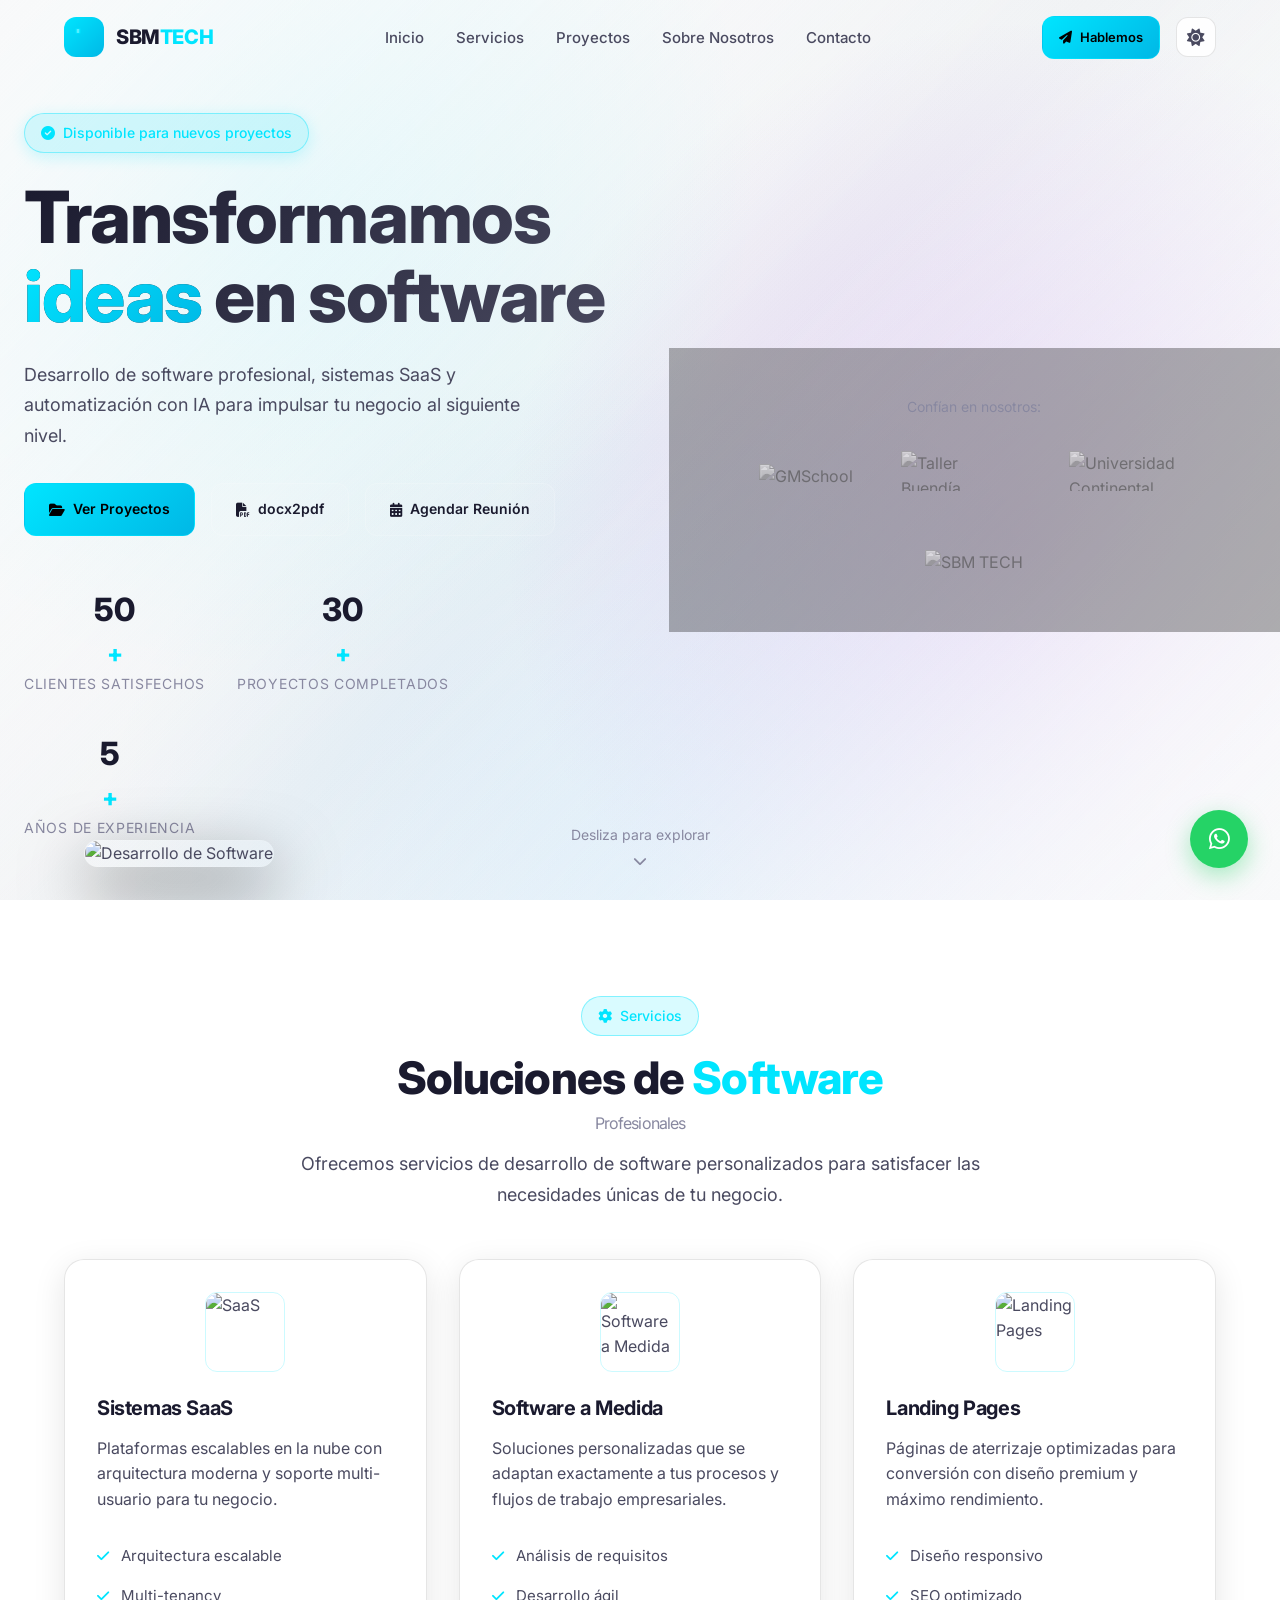
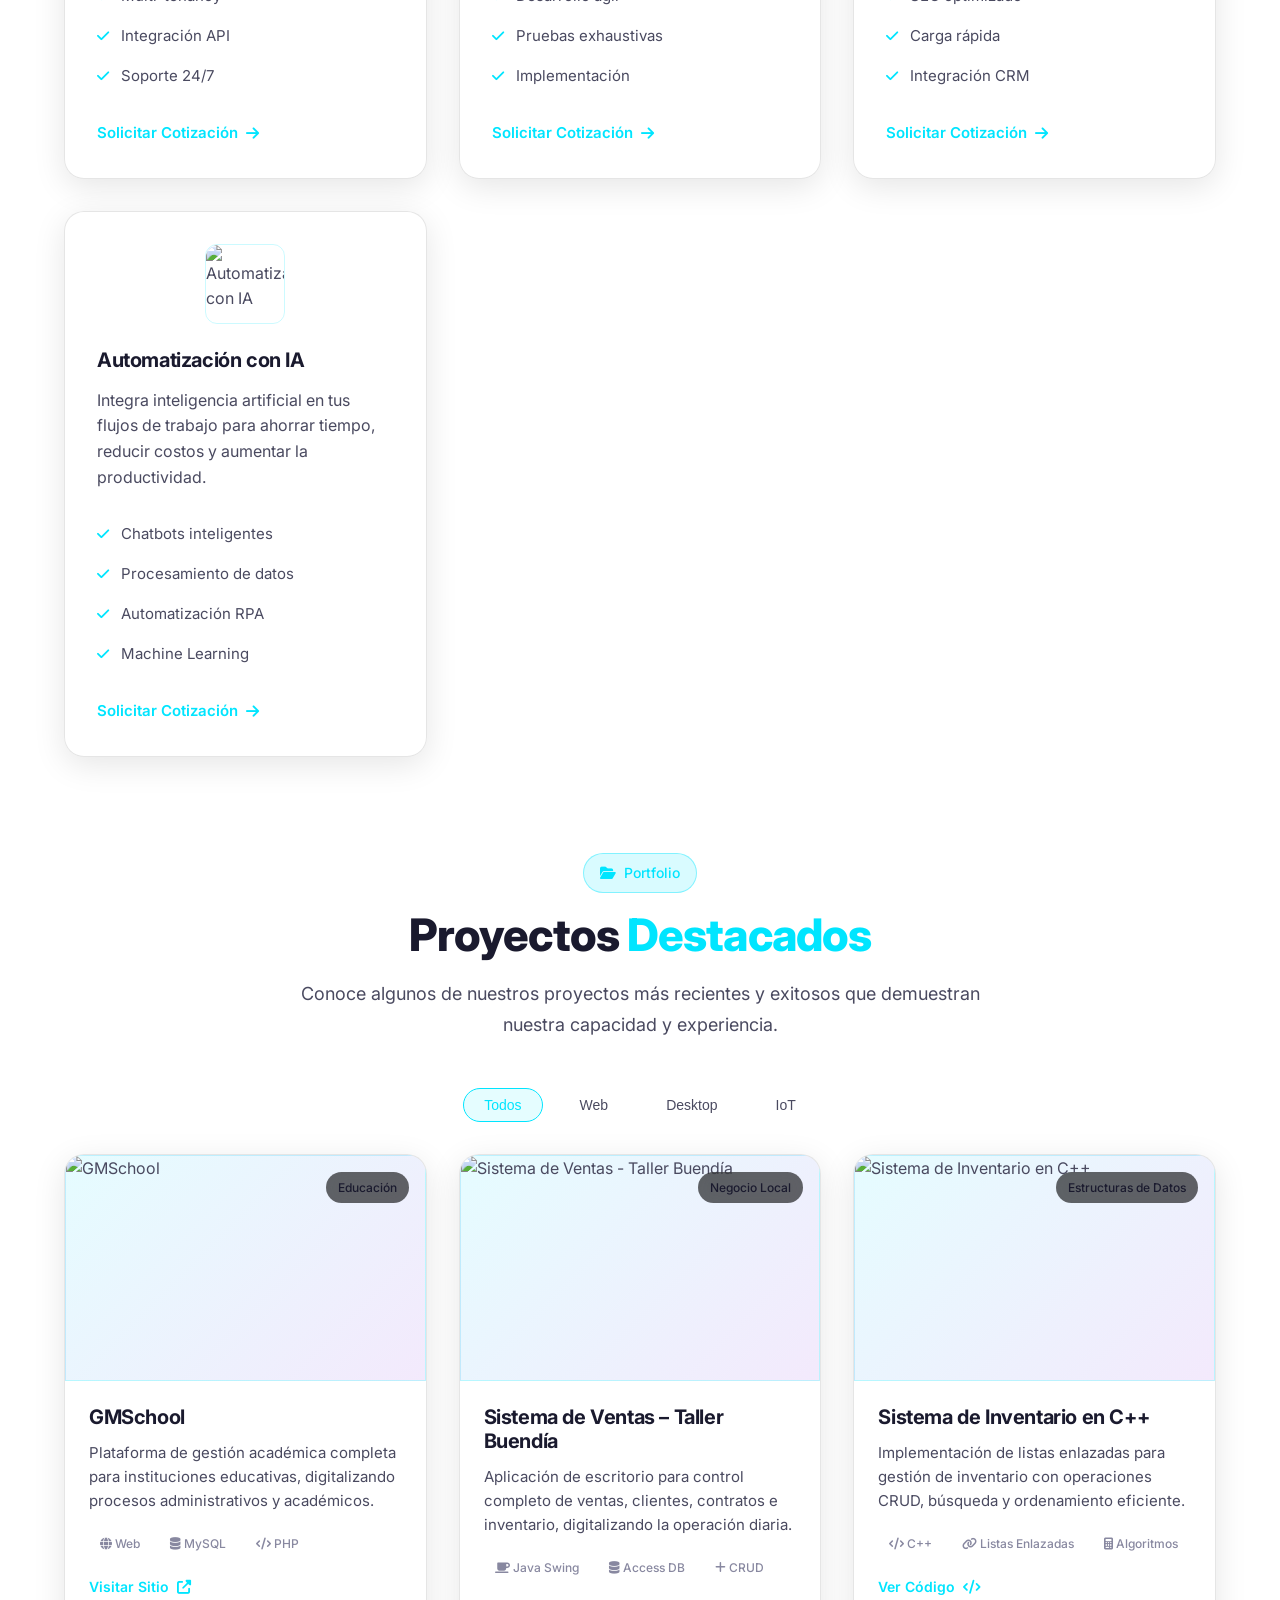
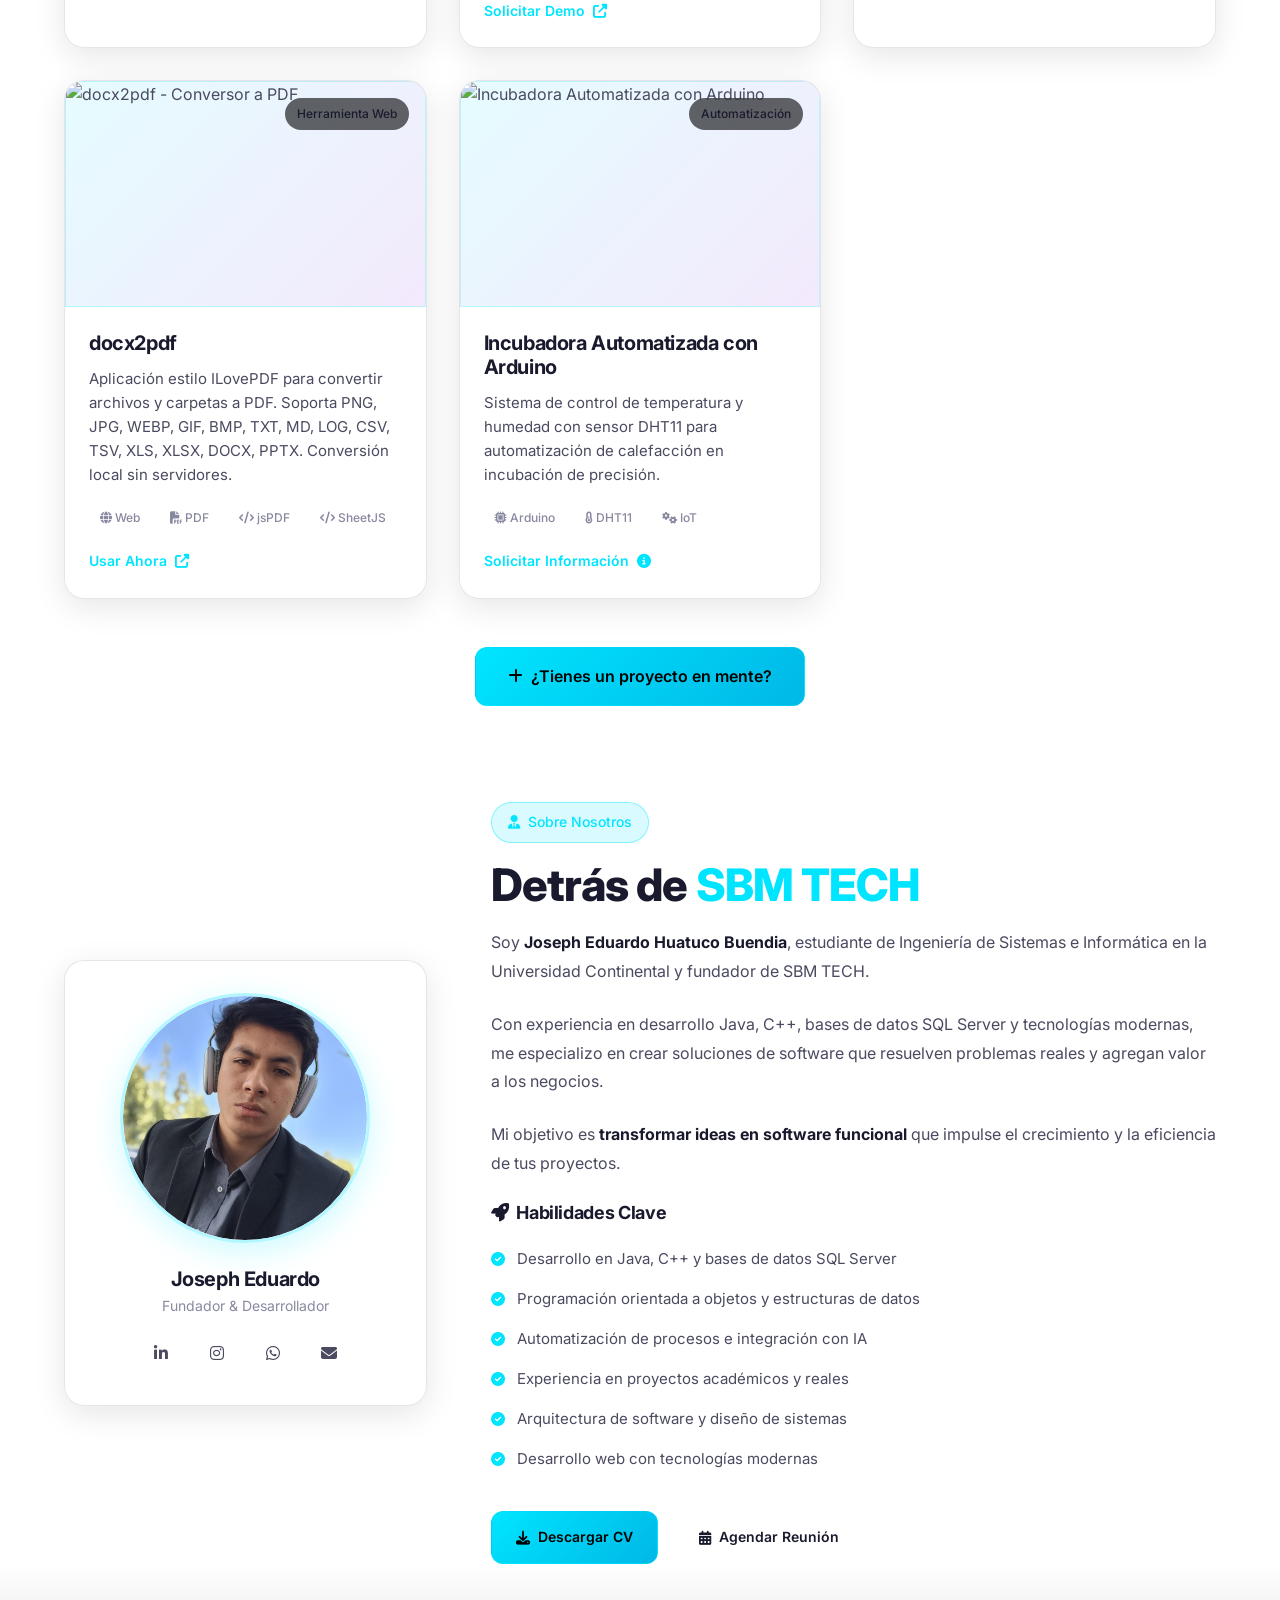
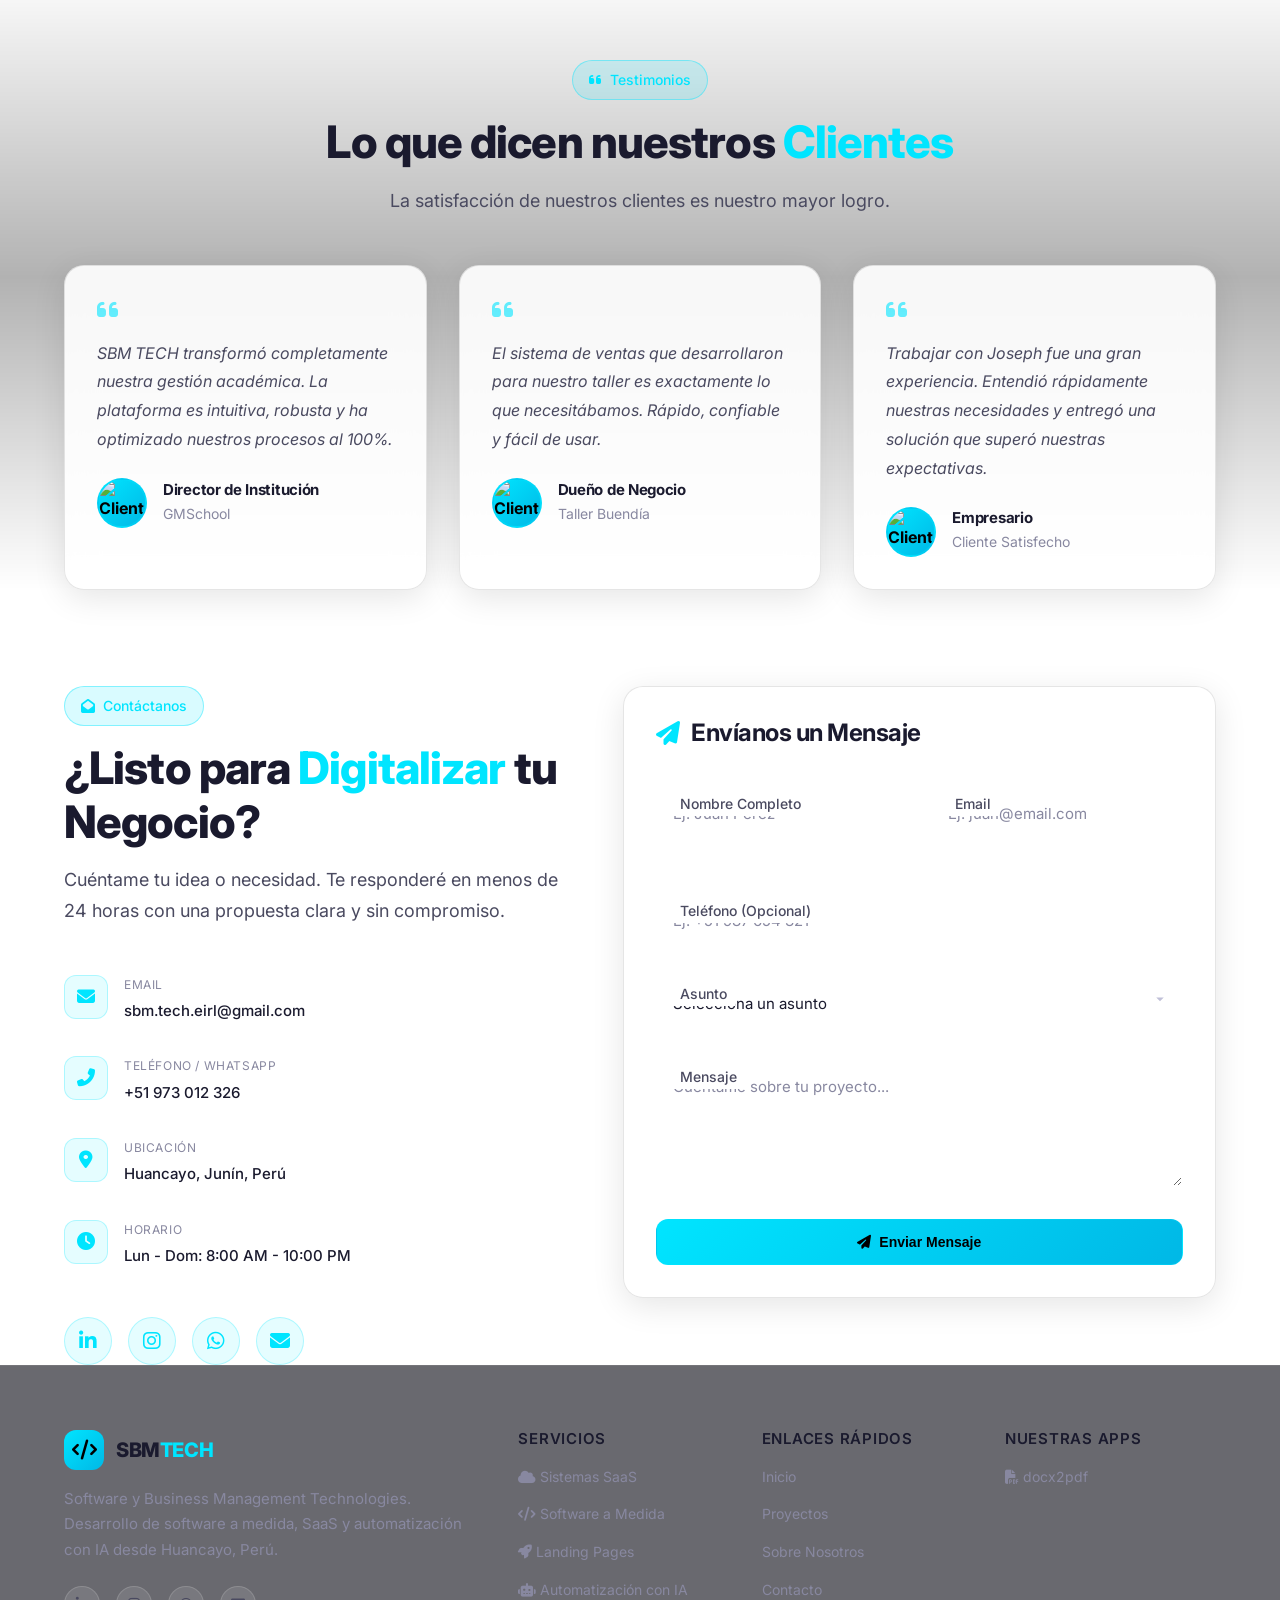
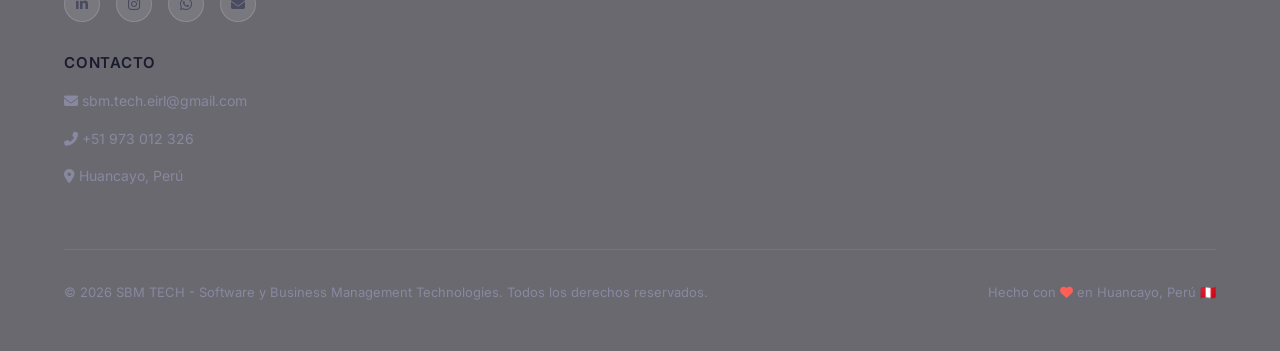
==== commit a4dc796c: "Fix: Corregir bug de validacion -1 caracteres en formulario - Corregido error en form.js: maxLength " ====
--- a/index.html
+++ b/index.html
@@ -676,20 +676,23 @@
                                 <div class="form-group">
                                     <label for="nombre" class="form-label">Nombre Completo</label>
                                     <input type="text" id="nombre" name="nombre" 
-                                           class="form-input" placeholder="Ej: Juan Pérez" required>
+                                           class="form-input" placeholder="Ej: Juan Pérez" 
+                                           maxlength="50" minlength="2" required>
                                 </div>
                                 
                                 <div class="form-group">
                                     <label for="email" class="form-label">Email</label>
                                     <input type="email" id="email" name="email" 
-                                           class="form-input" placeholder="Ej: juan@email.com" required>
+                                           class="form-input" placeholder="Ej: juan@email.com" 
+                                           maxlength="100" required>
                                 </div>
                             </div>
                             
                             <div class="form-group">
                                 <label for="phone" class="form-label">Teléfono (Opcional)</label>
                                 <input type="tel" id="phone" name="phone" 
-                                       class="form-input" placeholder="Ej: +51 987 654 321">
+                                       class="form-input" placeholder="Ej: +51 987 654 321" 
+                                       maxlength="20">
                             </div>
                             
                             <div class="form-group">
@@ -707,7 +710,8 @@
                             <div class="form-group">
                                 <label for="mensaje" class="form-label">Mensaje</label>
                                 <textarea id="mensaje" name="mensaje" class="form-input form-textarea" 
-                                          placeholder="Cuéntame sobre tu proyecto..." rows="5" required></textarea>
+                                          placeholder="Cuéntame sobre tu proyecto..." rows="5" 
+                                          maxlength="1000" minlength="10" required></textarea>
                             </div>
                             
                             <div class="form-actions">
--- a/assets/css/components.css
+++ b/assets/css/components.css
@@ -1214,3 +1214,88 @@
     from { transform: translateX(100%); opacity: 0; }
     to { transform: translateX(0); opacity: 1; }
 }
+
+/* ========== FORM ERROR STATES ========== */
+.form-input.error,
+.form-select.error,
+.form-textarea.error {
+    border-color: var(--danger) !important;
+    background: rgba(255, 95, 87, 0.05) !important;
+    box-shadow: 0 0 0 3px rgba(255, 95, 87, 0.2);
+}
+
+.form-input:focus.error,
+.form-select:focus.error,
+.form-textarea:focus.error {
+    border-color: var(--danger) !important;
+    background: rgba(255, 95, 87, 0.1) !important;
+}
+
+.form-error {
+    color: var(--danger);
+    font-size: 0.75rem;
+    margin-top: 0.25rem;
+    display: block;
+    animation: shake 0.3s ease;
+}
+
+@keyframes shake {
+    0%, 100% { transform: translateX(0); }
+    20%, 60% { transform: translateX(-3px); }
+    40%, 80% { transform: translateX(3px); }
+}
+
+/* Character counter for textarea */
+.char-counter {
+    display: flex;
+    justify-content: space-between;
+    font-size: 0.75rem;
+    color: var(--text-muted);
+    margin-top: 0.25rem;
+}
+
+.char-counter.warning {
+    color: var(--warning);
+}
+
+.char-counter.danger {
+    color: var(--danger);
+}
+
+/* Form input focus with label animation */
+.form-label.filled {
+    transform: translateY(-0.5rem);
+    font-size: 0.75rem;
+    color: var(--primary);
+}
+
+.form-group {
+    position: relative;
+}
+
+.form-label {
+    position: absolute;
+    top: 0.875rem;
+    left: 1rem;
+    padding: 0 0.5rem;
+    background: var(--bg-dark);
+    transition: all var(--transition);
+    pointer-events: none;
+}
+
+.form-input,
+.form-select,
+.form-textarea {
+    padding-top: 1.5rem;
+}
+
+.form-input:focus + .form-label,
+.form-select:focus + .form-label,
+.form-textarea:focus + .form-label,
+.form-input.filled + .form-label,
+.form-select.filled + .form-label,
+.form-textarea.filled + .form-label {
+    transform: translateY(-0.5rem);
+    font-size: 0.75rem;
+    color: var(--primary);
+}
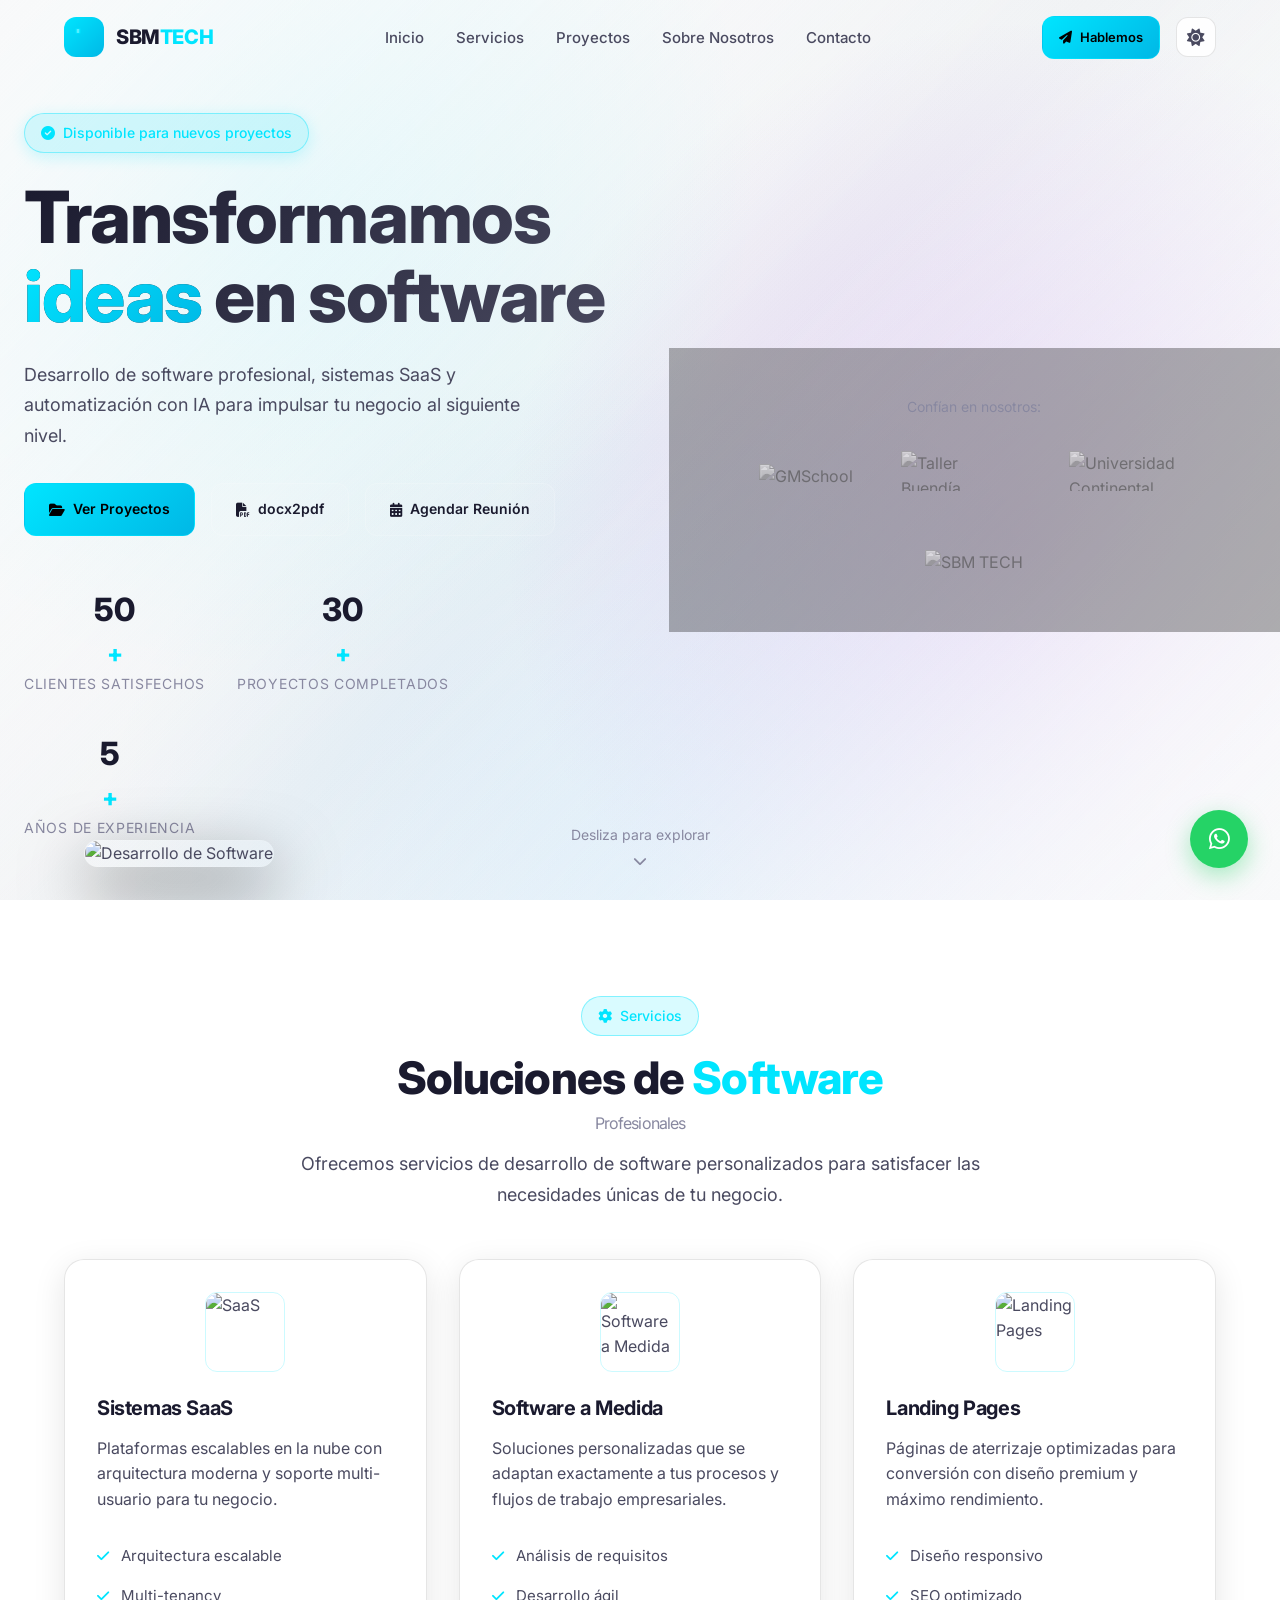
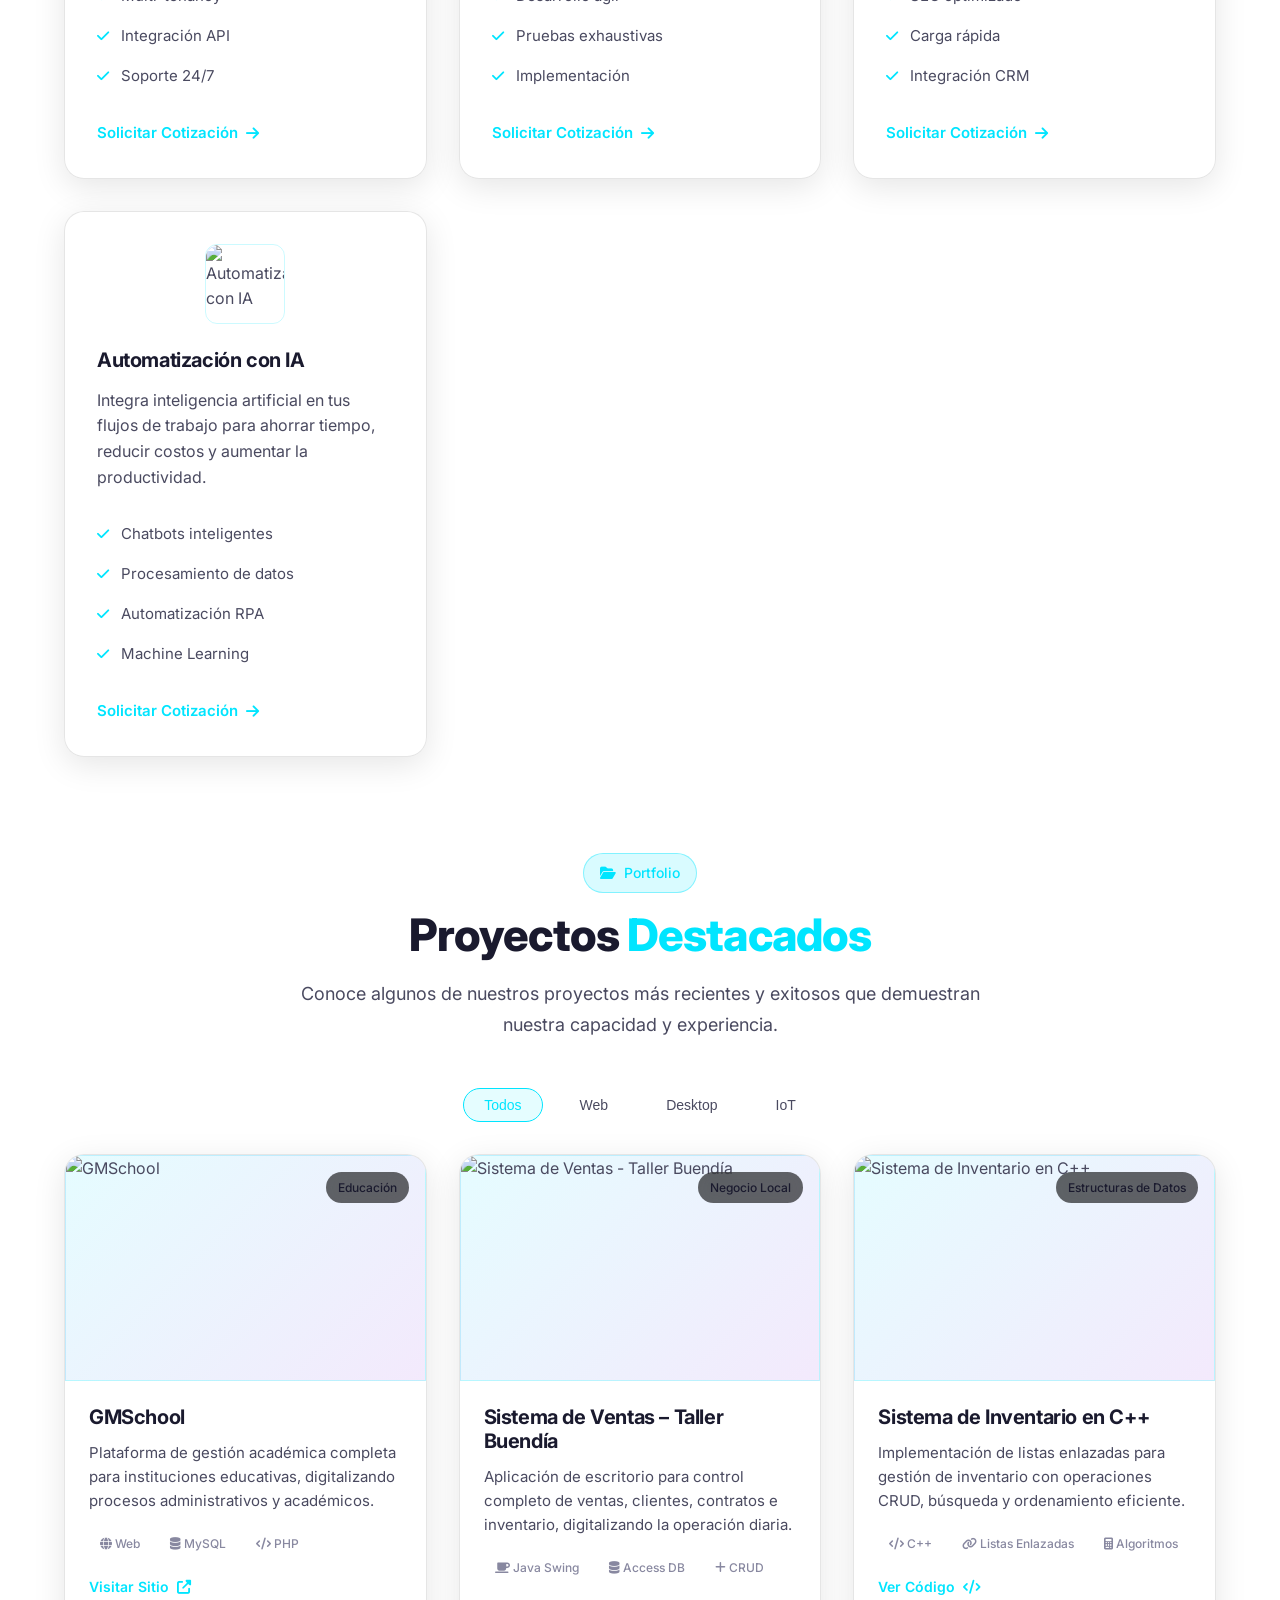
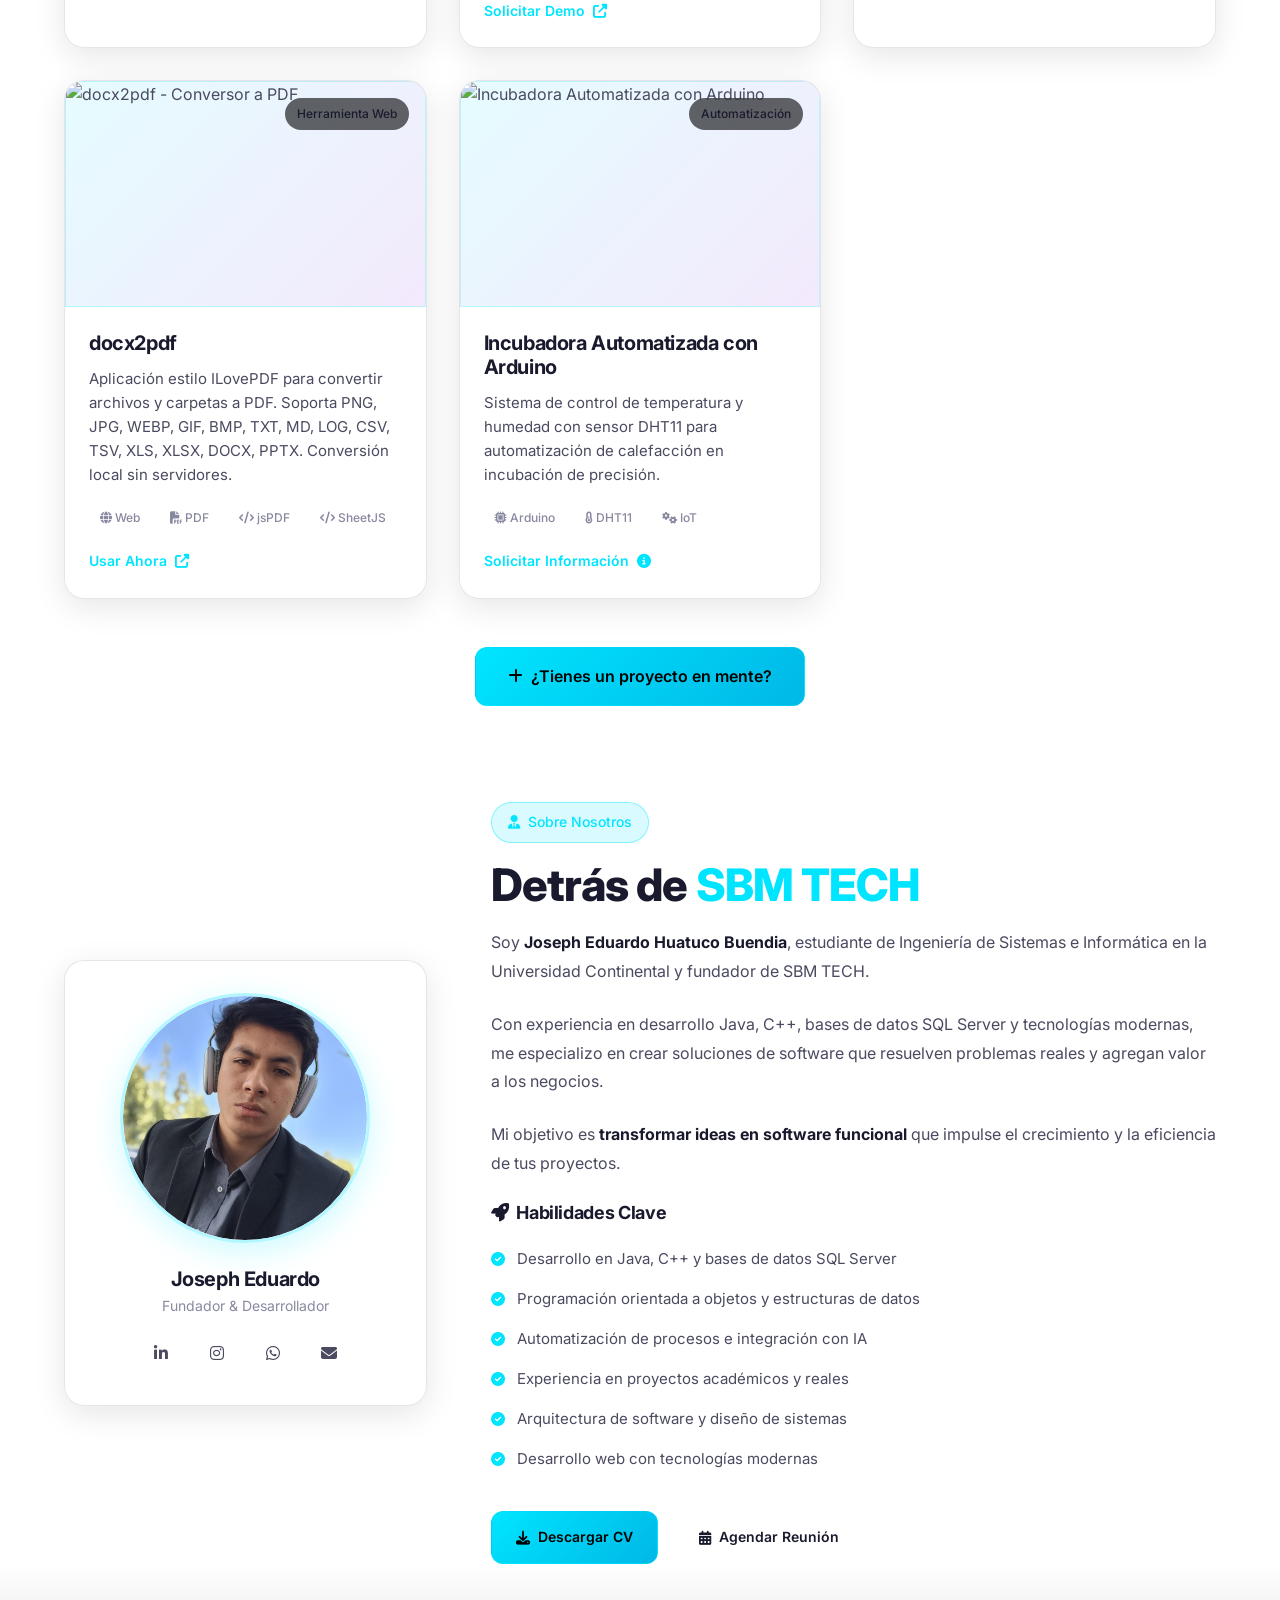
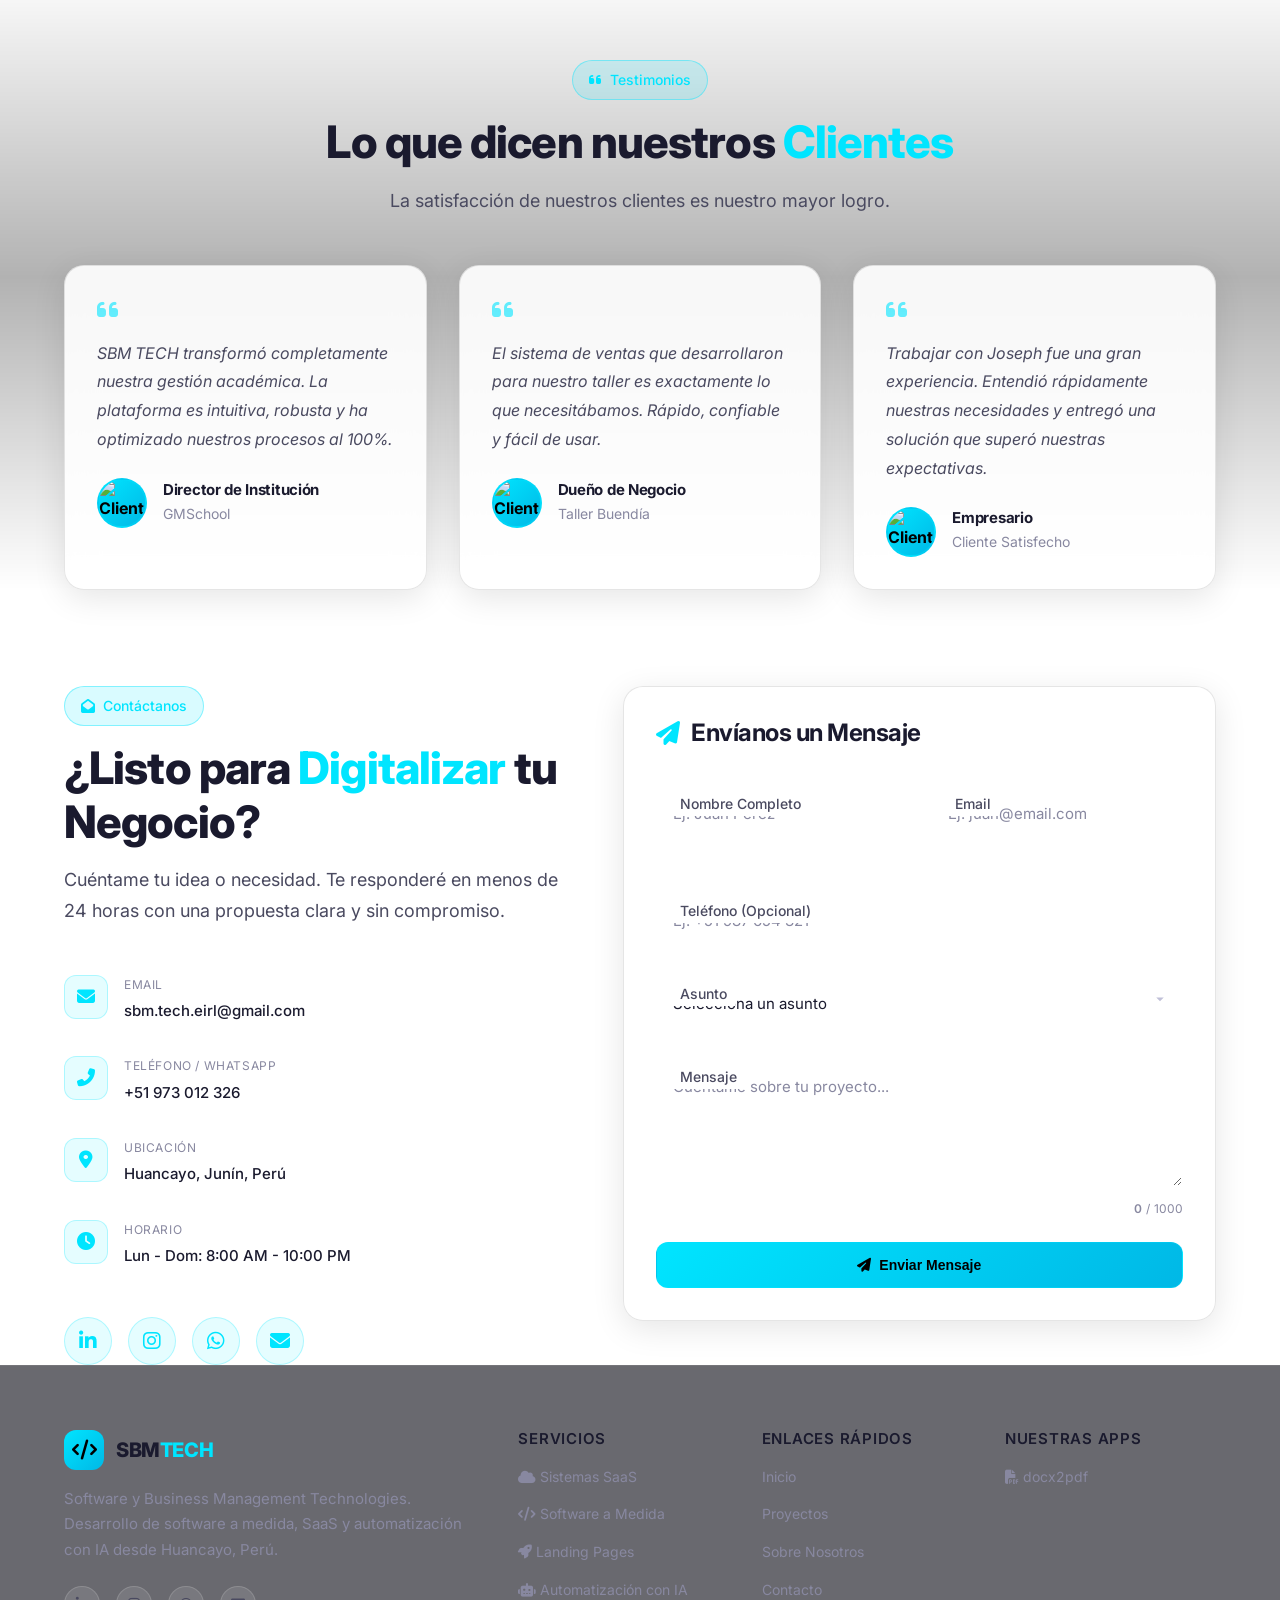
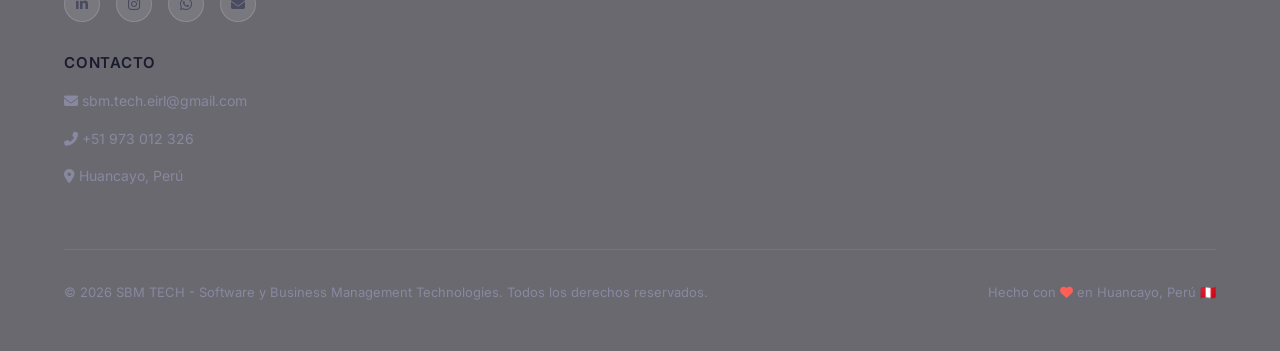
==== commit 87635faf: "Enhance: Mejorar UX del formulario con contador de caracteres y autocomplete=off - Anadido autocompl" ====
--- a/index.html
+++ b/index.html
@@ -671,20 +671,20 @@
                             <i class="fas fa-paper-plane"></i> Envíanos un Mensaje
                         </h3>
                         
-                        <form id="contactForm" class="contact-form">
+                        <form id="contactForm" class="contact-form" autocomplete="off">
                             <div class="form-grid">
                                 <div class="form-group">
                                     <label for="nombre" class="form-label">Nombre Completo</label>
                                     <input type="text" id="nombre" name="nombre" 
                                            class="form-input" placeholder="Ej: Juan Pérez" 
-                                           maxlength="50" minlength="2" required>
+                                           maxlength="50" minlength="2" required autocomplete="nope">
                                 </div>
                                 
                                 <div class="form-group">
                                     <label for="email" class="form-label">Email</label>
                                     <input type="email" id="email" name="email" 
                                            class="form-input" placeholder="Ej: juan@email.com" 
-                                           maxlength="100" required>
+                                           maxlength="100" required autocomplete="nope">
                                 </div>
                             </div>
                             
@@ -692,12 +692,12 @@
                                 <label for="phone" class="form-label">Teléfono (Opcional)</label>
                                 <input type="tel" id="phone" name="phone" 
                                        class="form-input" placeholder="Ej: +51 987 654 321" 
-                                       maxlength="20">
+                                       maxlength="20" autocomplete="nope">
                             </div>
                             
                             <div class="form-group">
                                 <label for="subject" class="form-label">Asunto</label>
-                                <select id="subject" name="subject" class="form-input form-select" required>
+                                <select id="subject" name="subject" class="form-input form-select" required autocomplete="nope">
                                     <option value="" disabled selected>Selecciona un asunto</option>
                                     <option value="cotizacion">Solicitar Cotización</option>
                                     <option value="consulta">Consulta General</option>
@@ -711,7 +711,12 @@
                                 <label for="mensaje" class="form-label">Mensaje</label>
                                 <textarea id="mensaje" name="mensaje" class="form-input form-textarea" 
                                           placeholder="Cuéntame sobre tu proyecto..." rows="5" 
-                                          maxlength="1000" minlength="10" required></textarea>
+                                          maxlength="1000" minlength="10" required autocomplete="nope"></textarea>
+                                <div class="char-counter" data-target="mensaje">
+                                    <span class="char-used">0</span>
+                                    <span class="char-separator">/</span>
+                                    <span class="char-max">1000</span>
+                                </div>
                             </div>
                             
                             <div class="form-actions">
--- a/assets/css/components.css
+++ b/assets/css/components.css
@@ -1273,6 +1273,31 @@
     position: relative;
 }
 
+/* Character Counter */
+.char-counter {
+    display: flex;
+    justify-content: flex-end;
+    font-size: 0.75rem;
+    color: var(--text-muted);
+    margin-top: 0.25rem;
+}
+
+.char-counter .char-used {
+    font-weight: 600;
+}
+
+.char-counter.warning {
+    color: var(--warning);
+}
+
+.char-counter.danger {
+    color: var(--danger);
+}
+
+.char-separator {
+    margin: 0 0.25rem;
+}
+
 .form-label {
     position: absolute;
     top: 0.875rem;
